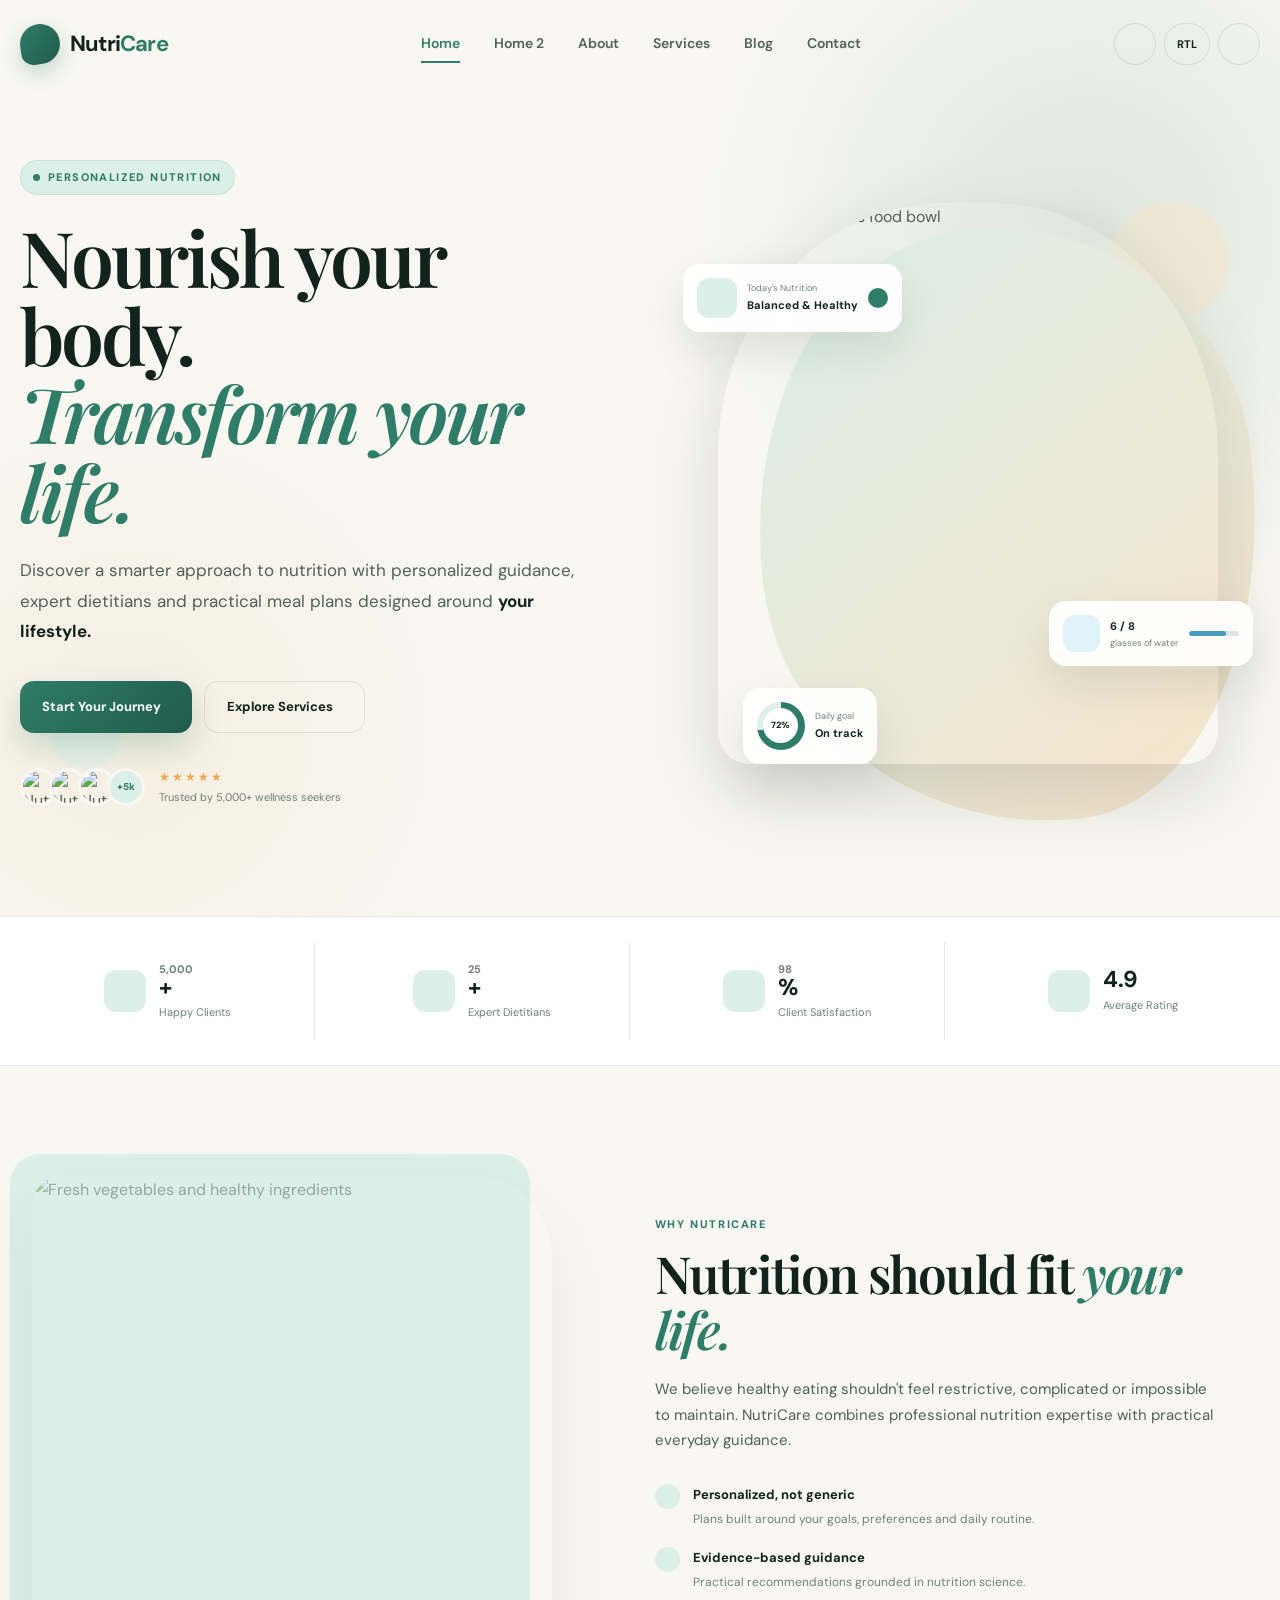
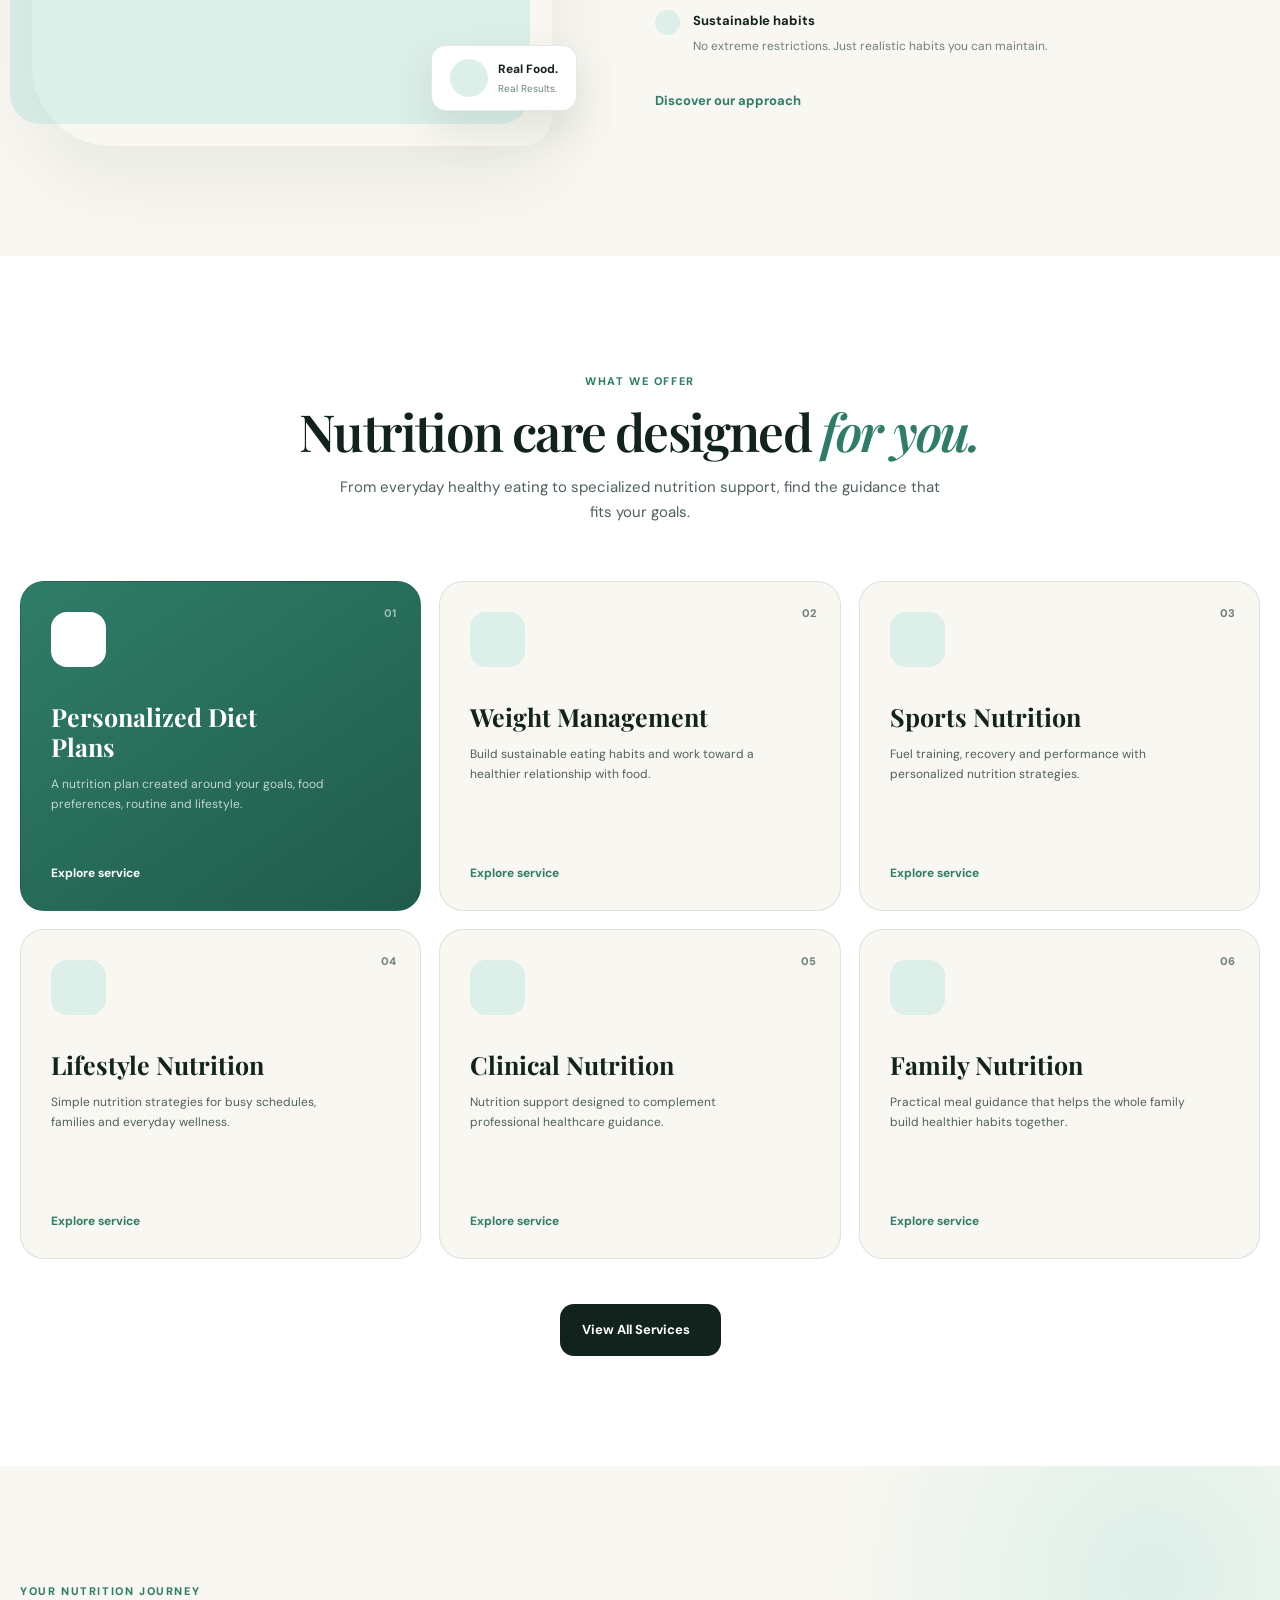
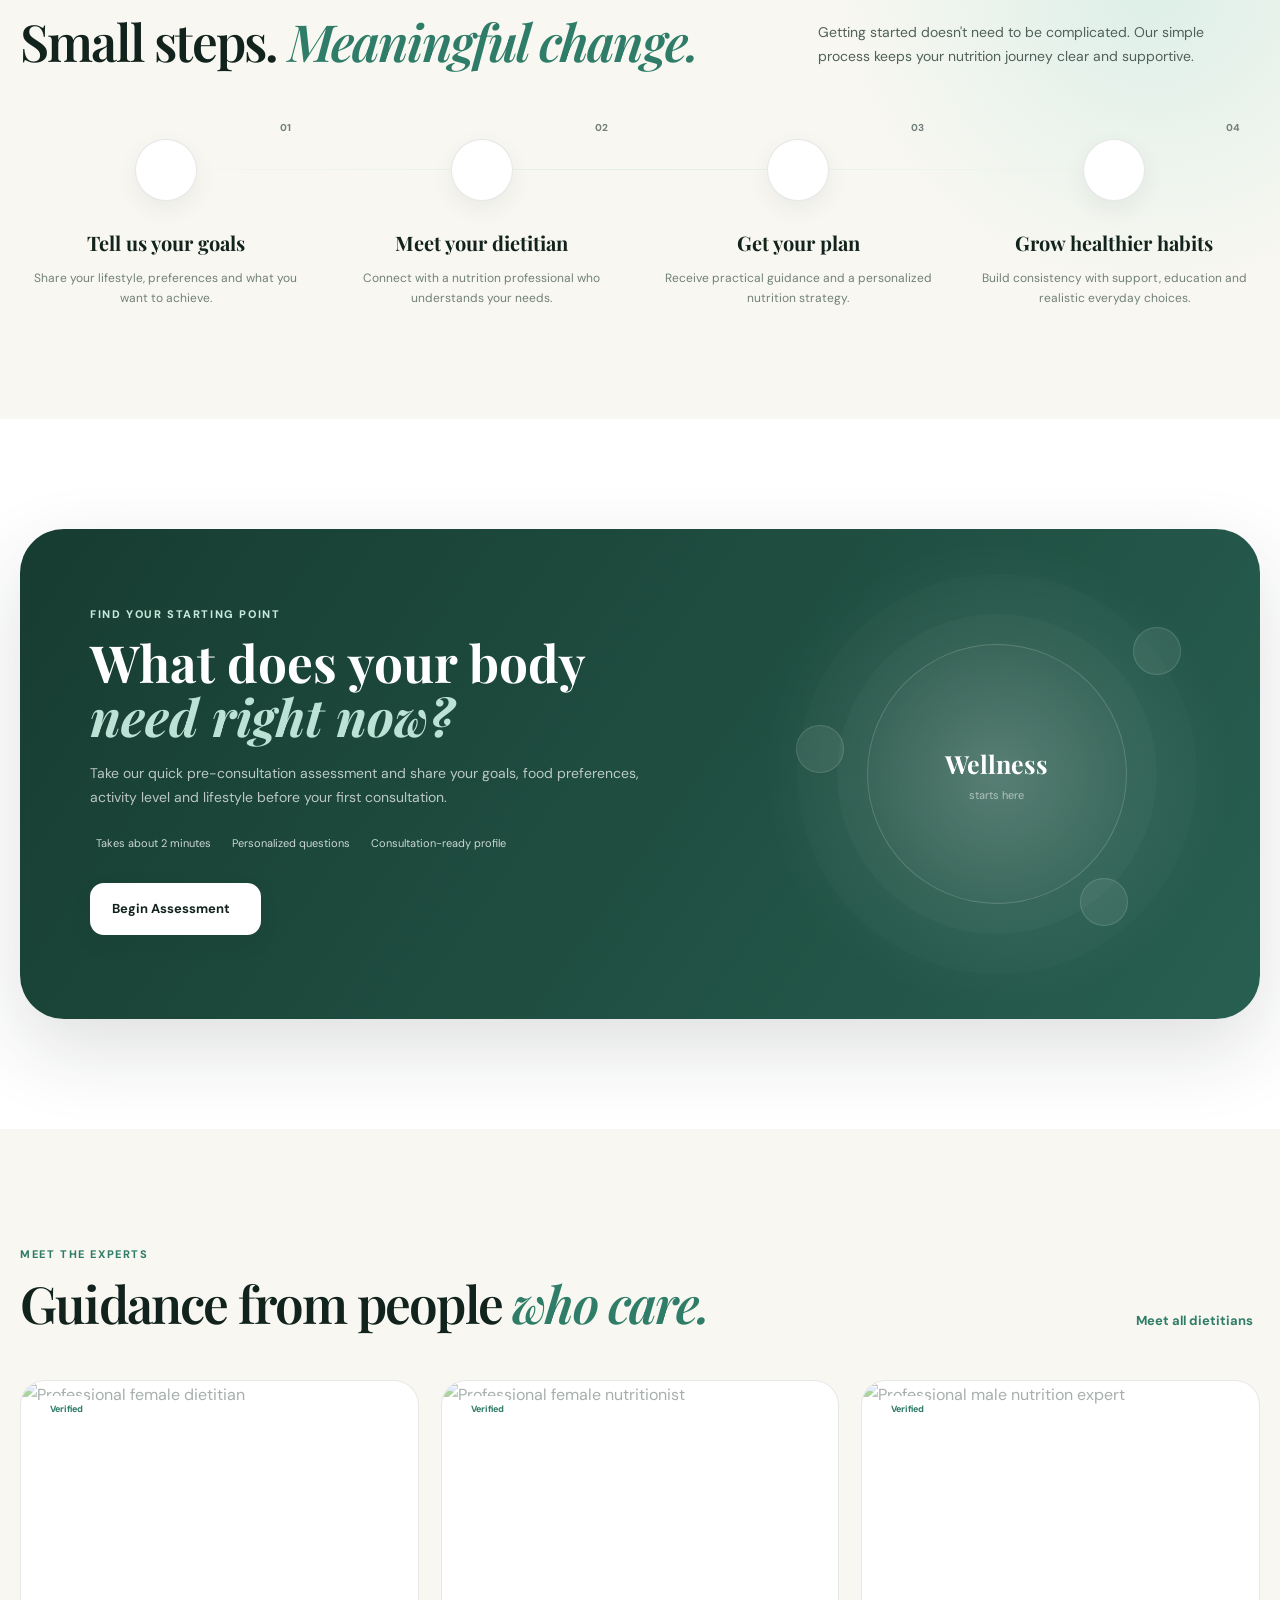
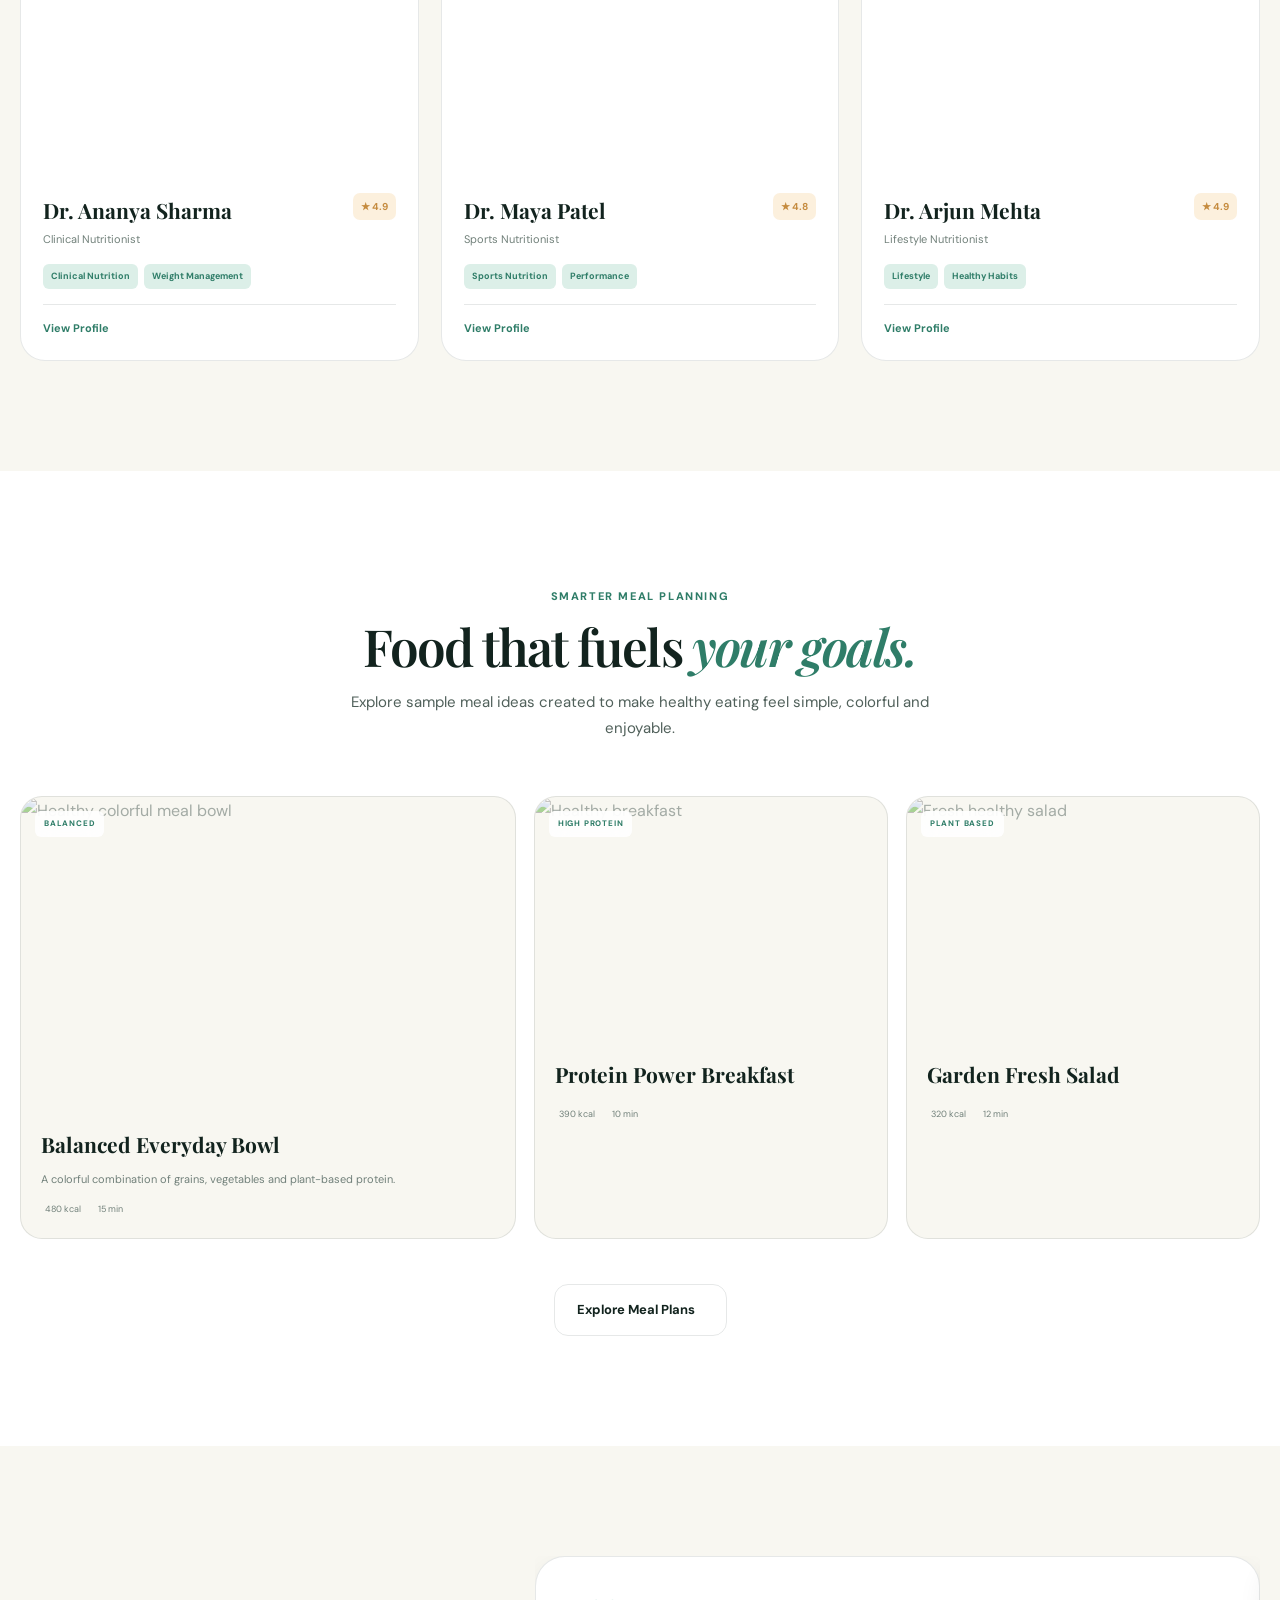
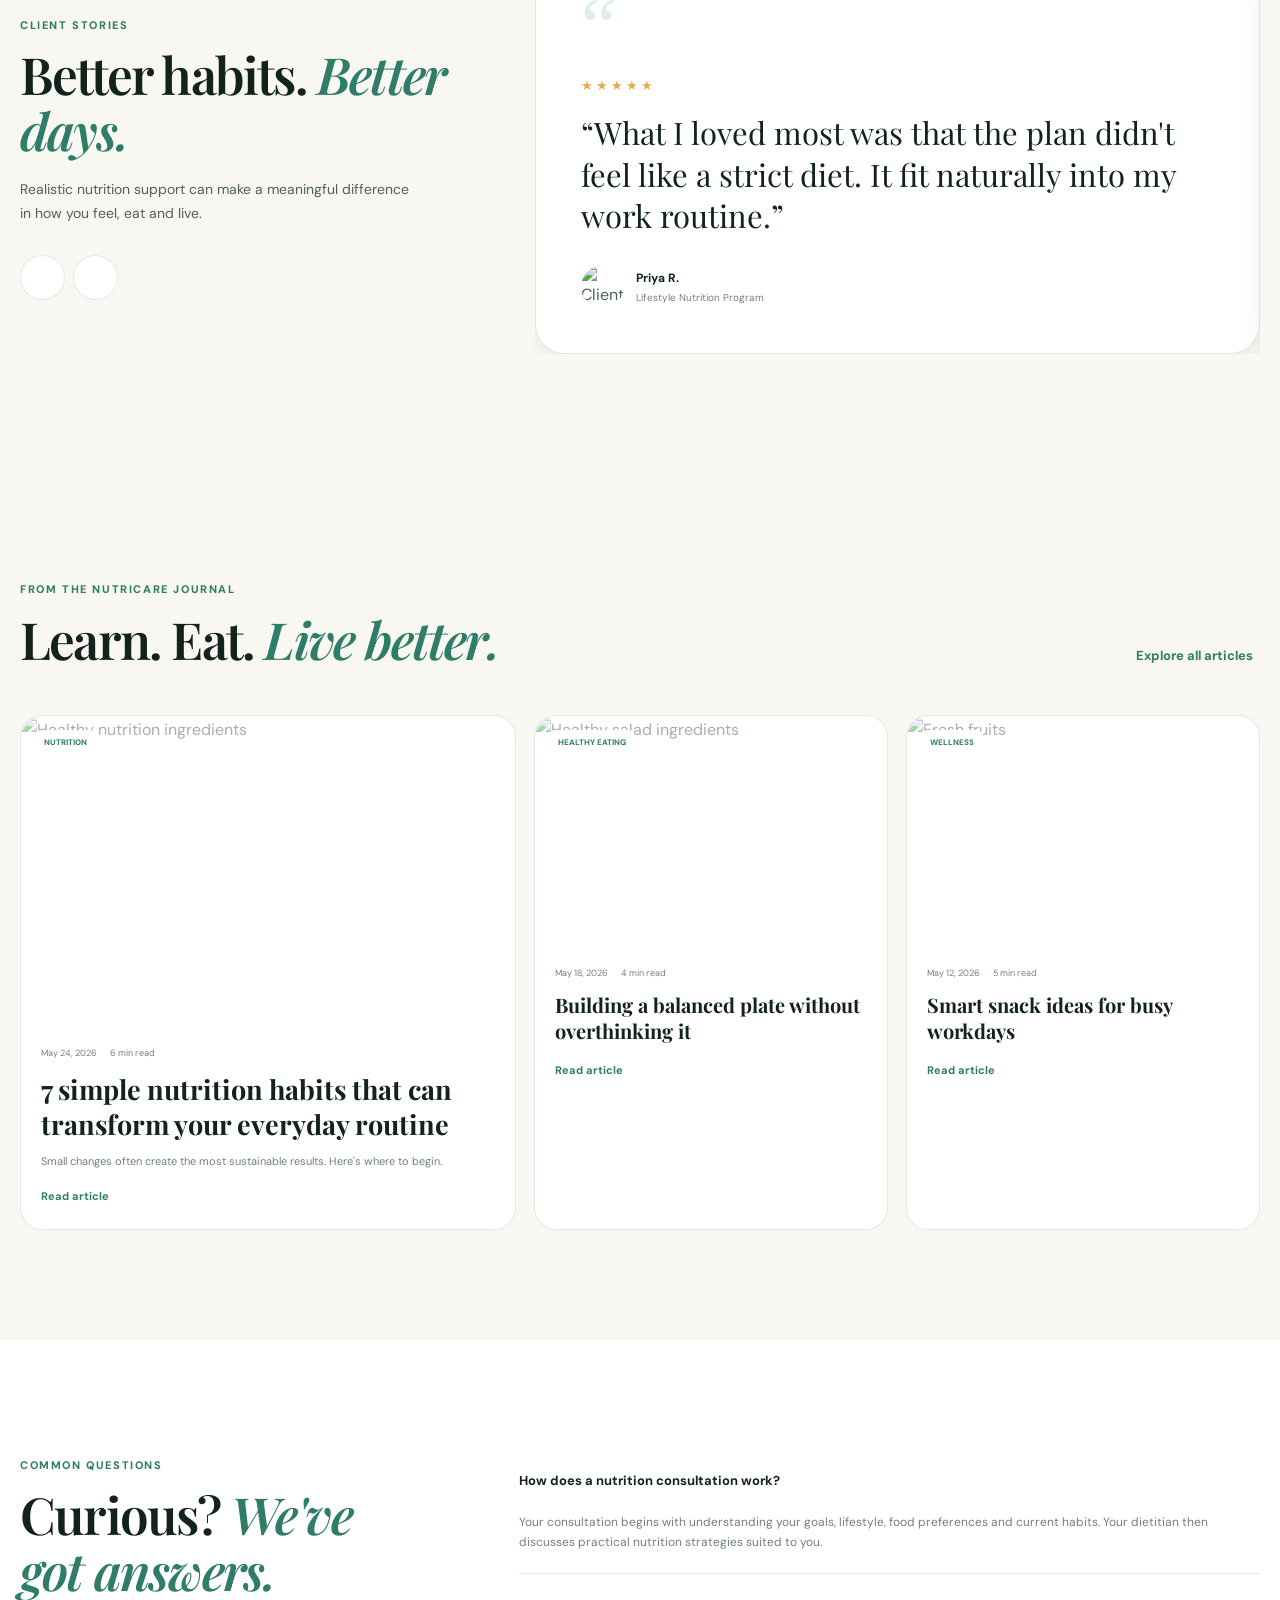
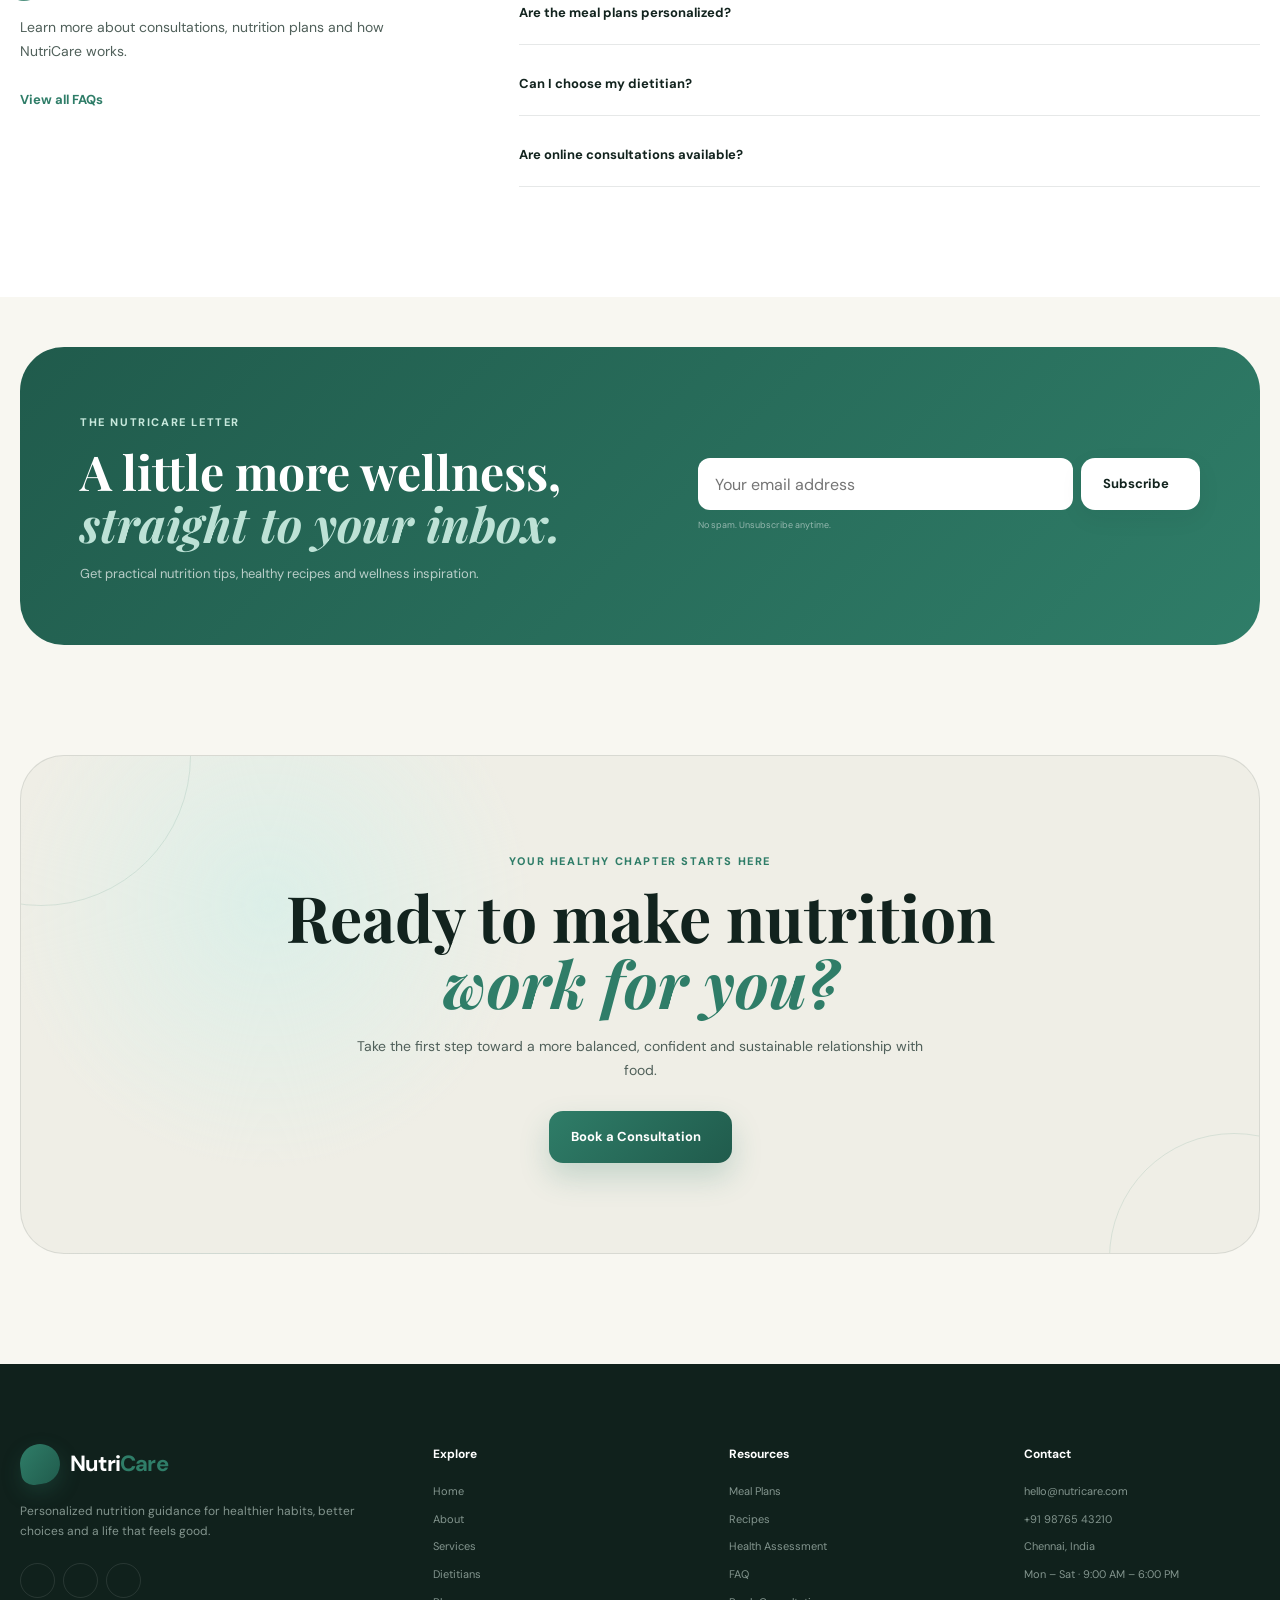
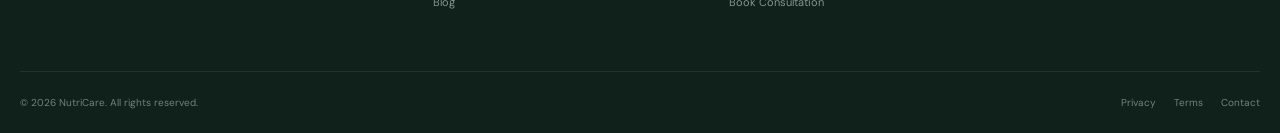
==== index.html @ 92f29897 "initial commit" ====
<!DOCTYPE html>
<html lang="en" dir="ltr">
<head>
    <meta charset="UTF-8">

    <meta
        name="viewport"
        content="width=device-width, initial-scale=1.0"
    >

    <title>NutriCare | Personalized Nutrition for a Healthier You</title>

    <meta
        name="description"
        content="NutriCare helps you build healthier habits with personalized nutrition plans, expert dietitians, meal guidance and wellness programs."
    >

    <meta
        name="keywords"
        content="nutrition, dietitian, healthy eating, meal plans, nutrition consultation, wellness"
    >

    <meta name="author" content="NutriCare">

    <!-- Google Fonts -->
    <link rel="preconnect" href="https://fonts.googleapis.com">
    <link rel="preconnect" href="https://fonts.gstatic.com" crossorigin>

    <link
        href="https://fonts.googleapis.com/css2?family=DM+Sans:wght@400;500;600;700&family=Playfair+Display:wght@500;600;700&display=swap"
        rel="stylesheet"
    >

    <!-- Lucide Icons -->
    <script src="https://unpkg.com/lucide@latest"></script>

    <!-- Main CSS -->
    <link rel="stylesheet" href="/assets/css/style.css">
</head>

<body>

<!-- =========================================================
     SCROLL PROGRESS
========================================================= -->

<div class="scroll-progress" id="scrollProgress"></div>


<!-- =========================================================
     HEADER
========================================================= -->

<header class="site-header" id="siteHeader">

    <div class="container header-inner">

        <!-- Logo -->

        <a href="index.html" class="brand">

            <span class="brand-mark">
                <i data-lucide="leaf"></i>
            </span>

            <span class="brand-name">
                Nutri<span>Care</span>
            </span>

        </a>


        <!-- Desktop Navigation -->

        <nav class="desktop-nav" aria-label="Primary Navigation">

            <a href="index.html" class="nav-link active">
                Home
            </a>

            <a href="pages/home2.html" class="nav-link">
                Home 2
            </a>

            <a href="pages/about.html" class="nav-link">
                About
            </a>

            <a href="pages/services.html" class="nav-link">
                Services
            </a>

            <a href="pages/blog.html" class="nav-link">
                Blog
            </a>

            <a href="pages/contact.html" class="nav-link">
                Contact
            </a>

        </nav>


        <!-- Header Actions -->

        <div class="header-actions">

            <button
                class="icon-btn"
                id="themeToggle"
                aria-label="Toggle theme"
                title="Toggle theme"
            >
                <i data-lucide="moon"></i>
            </button>


            <button
                class="rtl-toggle"
                id="rtlToggle"
                aria-label="Toggle RTL"
            >
                <span class="rtl-label">RTL</span>
                
            </button>


            <!-- Profile -->

            <div class="profile-wrapper">

                <button
                    class="profile-btn"
                    id="profileButton"
                    aria-label="Account menu"
                >
                    <i data-lucide="user-round"></i>
                </button>


                <div
                    class="profile-dropdown"
                    id="profileDropdown"
                >

                    <div class="profile-dropdown-head">

                        <div class="profile-avatar">
                            <i data-lucide="user"></i>
                        </div>

                        <div>
                            <strong>Welcome to NutriCare</strong>
                            <span>Start your wellness journey</span>
                        </div>

                    </div>

                    <a href="pages/login.html">
                        <i data-lucide="log-in"></i>
                        Login
                    </a>

                    <a href="pages/signup.html">
                        <i data-lucide="user-plus"></i>
                        Create Account
                    </a>

                </div>

            </div>


            <!-- Mobile menu -->

            <button
                class="mobile-menu-btn"
                id="mobileMenuBtn"
                aria-label="Open navigation"
                aria-expanded="false"
            >
                <i data-lucide="menu"></i>
            </button>

        </div>

    </div>


    <!-- Mobile Navigation -->

    <div class="mobile-nav" id="mobileNav">

        <a href="index.html">
            Home
        </a>

        <a href="pages/home2.html">
            Home 2
        </a>

        <a href="pages/about.html">
            About
        </a>

        <a href="pages/services.html">
            Services
        </a>

        <a href="pages/blog.html">
            Blog
        </a>

        <a href="pages/contact.html">
            Contact
        </a>

        <div class="mobile-nav-divider"></div>

        <a href="pages/login.html">
            <i data-lucide="log-in"></i>
            Login
        </a>

        <a href="pages/signup.html">
            <i data-lucide="user-plus"></i>
            Sign Up
        </a>

    </div>

</header>



<main>


<!-- =========================================================
     HERO SECTION
========================================================= -->

<section class="hero-section">

    <div class="hero-orb orb-one"></div>
    <div class="hero-orb orb-two"></div>

    <div class="container hero-grid">

        <!-- Hero Content -->

        <div class="hero-content reveal">

            <div class="eyebrow">

                <span class="eyebrow-dot"></span>

                PERSONALIZED NUTRITION

            </div>


            <h1>

                Nourish your body.

                <span>
                    Transform your life.
                </span>

            </h1>


            <p class="hero-description">

                Discover a smarter approach to nutrition with
                personalized guidance, expert dietitians and
                practical meal plans designed around
                <strong>your lifestyle.</strong>

            </p>


            <div class="hero-actions">

                <a
                    href="pages/assessment.html"
                    class="btn btn-primary"
                >
                    Start Your Journey

                    <i data-lucide="arrow-up-right"></i>
                </a>

                <a
                    href="pages/services.html"
                    class="btn btn-outline"
                >
                    Explore Services

                    <i data-lucide="arrow-right"></i>
                </a>

            </div>


            <!-- Trust -->

            <div class="hero-trust">

                <div class="avatar-stack">

                    <img
                        src="https://images.unsplash.com/photo-1494790108377-be9c29b29330?w=100&q=80"
                        alt="NutriCare client"
                    >

                    <img
                        src="https://images.unsplash.com/photo-1500648767791-00dcc994a43e?w=100&q=80"
                        alt="NutriCare client"
                    >

                    <img
                        src="https://images.unsplash.com/photo-1531123897727-8f129e1688ce?w=100&q=80"
                        alt="NutriCare client"
                    >

                    <span class="avatar-more">
                        +5k
                    </span>

                </div>


                <div class="trust-copy">

                    <div class="stars">
                        ★★★★★
                    </div>

                    <span>
                        Trusted by 5,000+ wellness seekers
                    </span>

                </div>

            </div>

        </div>


        <!-- Hero Visual -->

        <div class="hero-visual reveal reveal-delay">

            <div class="hero-image-wrapper">

                <div class="hero-image-bg"></div>

                <img
                    class="hero-main-image"
                    src="https://images.unsplash.com/photo-1498837167922-ddd27525d352?w=1000&q=85"
                    alt="Healthy nutritious food bowl"
                >

                <!-- Floating Nutrition Card -->

                <div class="floating-card nutrition-card">

                    <div class="floating-icon green">
                        <i data-lucide="salad"></i>
                    </div>

                    <div>
                        <span>Today's Nutrition</span>
                        <strong>Balanced & Healthy</strong>
                    </div>

                    <div class="check-circle">
                        <i data-lucide="check"></i>
                    </div>

                </div>


                <!-- Floating Water Card -->

                <div class="floating-card water-card">

                    <div class="water-icon">
                        <i data-lucide="droplets"></i>
                    </div>

                    <div>

                        <strong>6 / 8</strong>

                        <span>
                            glasses of water
                        </span>

                    </div>

                    <div class="mini-progress">
                        <span></span>
                    </div>

                </div>


                <!-- Floating Calories -->

                <div class="floating-card calorie-card">

                    <div class="calorie-ring">

                        <span>
                            72%
                        </span>

                    </div>

                    <div>
                        <span>Daily goal</span>
                        <strong>On track</strong>
                    </div>

                </div>

            </div>

        </div>

    </div>


    <!-- Hero bottom wave -->

    <div class="hero-wave"></div>

</section>



<!-- =========================================================
     STATS
========================================================= -->

<section class="stats-section">

    <div class="container">

        <div class="stats-grid">

            <div class="stat-item reveal">

                <div class="stat-icon">
                    <i data-lucide="users-round"></i>
                </div>

                <div>

                    <strong>
                        <span
                            class="counter"
                            data-target="5000"
                        >
                            0
                        </span>+
                    </strong>

                    <span>Happy Clients</span>

                </div>

            </div>


            <div class="stat-item reveal">

                <div class="stat-icon">
                    <i data-lucide="stethoscope"></i>
                </div>

                <div>

                    <strong>
                        <span
                            class="counter"
                            data-target="25"
                        >
                            0
                        </span>+
                    </strong>

                    <span>Expert Dietitians</span>

                </div>

            </div>


            <div class="stat-item reveal">

                <div class="stat-icon">
                    <i data-lucide="heart-pulse"></i>
                </div>

                <div>

                    <strong>
                        <span
                            class="counter"
                            data-target="98"
                        >
                            0
                        </span>%
                    </strong>

                    <span>Client Satisfaction</span>

                </div>

            </div>


            <div class="stat-item reveal">

                <div class="stat-icon">
                    <i data-lucide="star"></i>
                </div>

                <div>

                    <strong>
                        4.9
                    </strong>

                    <span>Average Rating</span>

                </div>

            </div>

        </div>

    </div>

</section>



<!-- =========================================================
     INTRO / WHY NUTRICARE
========================================================= -->

<section class="intro-section section">

    <div class="container intro-grid">

        <div class="intro-image reveal">

            <div class="image-frame">

                <img
                    src="https://images.unsplash.com/photo-1543362906-acfc16c67564?w=900&q=85"
                    alt="Fresh vegetables and healthy ingredients"
                    loading="lazy"
                >

                <div class="image-badge">

                    <span>
                        <i data-lucide="leaf"></i>
                    </span>

                    <div>
                        <strong>Real Food.</strong>
                        <small>Real Results.</small>
                    </div>

                </div>

            </div>

        </div>


        <div class="intro-content reveal">

            <span class="section-label">
                WHY NUTRICARE
            </span>

            <h2>
                Nutrition should fit
                <em>your life.</em>
            </h2>

            <p>
                We believe healthy eating shouldn't feel restrictive,
                complicated or impossible to maintain. NutriCare
                combines professional nutrition expertise with
                practical everyday guidance.
            </p>


            <div class="feature-list">

                <div class="feature-item">

                    <div class="feature-check">
                        <i data-lucide="check"></i>
                    </div>

                    <div>
                        <strong>Personalized, not generic</strong>
                        <span>
                            Plans built around your goals, preferences
                            and daily routine.
                        </span>
                    </div>

                </div>


                <div class="feature-item">

                    <div class="feature-check">
                        <i data-lucide="check"></i>
                    </div>

                    <div>
                        <strong>Evidence-based guidance</strong>
                        <span>
                            Practical recommendations grounded in
                            nutrition science.
                        </span>
                    </div>

                </div>


                <div class="feature-item">

                    <div class="feature-check">
                        <i data-lucide="check"></i>
                    </div>

                    <div>
                        <strong>Sustainable habits</strong>
                        <span>
                            No extreme restrictions. Just realistic
                            habits you can maintain.
                        </span>
                    </div>

                </div>

            </div>


            <a
                href="pages/about.html"
                class="text-link"
            >
                Discover our approach

                <i data-lucide="arrow-up-right"></i>
            </a>

        </div>

    </div>

</section>



<!-- =========================================================
     SERVICES
========================================================= -->

<section class="services-section section">

    <div class="container">

        <div class="section-heading centered reveal">

            <span class="section-label">
                WHAT WE OFFER
            </span>

            <h2>
                Nutrition care designed
                <em>for you.</em>
            </h2>

            <p>
                From everyday healthy eating to specialized nutrition
                support, find the guidance that fits your goals.
            </p>

        </div>


        <div class="services-grid">


            <article class="service-card featured reveal">

                <div class="service-number">
                    01
                </div>

                <div class="service-icon">
                    <i data-lucide="clipboard-heart"></i>
                </div>

                <h3>
                    Personalized Diet Plans
                </h3>

                <p>
                    A nutrition plan created around your goals,
                    food preferences, routine and lifestyle.
                </p>

                <a href="pages/service-details.html">
                    Explore service
                    <i data-lucide="arrow-up-right"></i>
                </a>

                <div class="service-shape"></div>

            </article>


            <article class="service-card reveal">

                <div class="service-number">
                    02
                </div>

                <div class="service-icon">
                    <i data-lucide="scale"></i>
                </div>

                <h3>
                    Weight Management
                </h3>

                <p>
                    Build sustainable eating habits and work toward
                    a healthier relationship with food.
                </p>

                <a href="pages/service-details.html">
                    Explore service
                    <i data-lucide="arrow-up-right"></i>
                </a>

            </article>


            <article class="service-card reveal">

                <div class="service-number">
                    03
                </div>

                <div class="service-icon">
                    <i data-lucide="dumbbell"></i>
                </div>

                <h3>
                    Sports Nutrition
                </h3>

                <p>
                    Fuel training, recovery and performance with
                    personalized nutrition strategies.
                </p>

                <a href="pages/service-details.html">
                    Explore service
                    <i data-lucide="arrow-up-right"></i>
                </a>

            </article>


            <article class="service-card reveal">

                <div class="service-number">
                    04
                </div>

                <div class="service-icon">
                    <i data-lucide="apple"></i>
                </div>

                <h3>
                    Lifestyle Nutrition
                </h3>

                <p>
                    Simple nutrition strategies for busy schedules,
                    families and everyday wellness.
                </p>

                <a href="pages/service-details.html">
                    Explore service
                    <i data-lucide="arrow-up-right"></i>
                </a>

            </article>


            <article class="service-card reveal">

                <div class="service-number">
                    05
                </div>

                <div class="service-icon">
                    <i data-lucide="activity"></i>
                </div>

                <h3>
                    Clinical Nutrition
                </h3>

                <p>
                    Nutrition support designed to complement
                    professional healthcare guidance.
                </p>

                <a href="pages/service-details.html">
                    Explore service
                    <i data-lucide="arrow-up-right"></i>
                </a>

            </article>


            <article class="service-card reveal">

                <div class="service-number">
                    06
                </div>

                <div class="service-icon">
                    <i data-lucide="users"></i>
                </div>

                <h3>
                    Family Nutrition
                </h3>

                <p>
                    Practical meal guidance that helps the whole
                    family build healthier habits together.
                </p>

                <a href="pages/service-details.html">
                    Explore service
                    <i data-lucide="arrow-up-right"></i>
                </a>

            </article>

        </div>


        <div class="center-action reveal">

            <a
                href="pages/services.html"
                class="btn btn-dark"
            >
                View All Services
                <i data-lucide="arrow-right"></i>
            </a>

        </div>

    </div>

</section>



<!-- =========================================================
     JOURNEY SECTION
========================================================= -->

<section class="journey-section section">

    <div class="container">

        <div class="journey-heading reveal">

            <div>

                <span class="section-label">
                    YOUR NUTRITION JOURNEY
                </span>

                <h2>
                    Small steps.
                    <em>Meaningful change.</em>
                </h2>

            </div>

            <p>
                Getting started doesn't need to be complicated.
                Our simple process keeps your nutrition journey
                clear and supportive.
            </p>

        </div>


        <div class="journey-line">


            <div class="journey-step reveal">

                <span class="step-number">
                    01
                </span>

                <div class="step-icon">
                    <i data-lucide="message-circle-heart"></i>
                </div>

                <h3>
                    Tell us your goals
                </h3>

                <p>
                    Share your lifestyle, preferences and what
                    you want to achieve.
                </p>

            </div>


            <div class="journey-step reveal">

                <span class="step-number">
                    02
                </span>

                <div class="step-icon">
                    <i data-lucide="user-round-search"></i>
                </div>

                <h3>
                    Meet your dietitian
                </h3>

                <p>
                    Connect with a nutrition professional who
                    understands your needs.
                </p>

            </div>


            <div class="journey-step reveal">

                <span class="step-number">
                    03
                </span>

                <div class="step-icon">
                    <i data-lucide="notebook-pen"></i>
                </div>

                <h3>
                    Get your plan
                </h3>

                <p>
                    Receive practical guidance and a personalized
                    nutrition strategy.
                </p>

            </div>


            <div class="journey-step reveal">

                <span class="step-number">
                    04
                </span>

                <div class="step-icon">
                    <i data-lucide="sprout"></i>
                </div>

                <h3>
                    Grow healthier habits
                </h3>

                <p>
                    Build consistency with support, education and
                    realistic everyday choices.
                </p>

            </div>

        </div>

    </div>

</section>



<!-- =========================================================
     HEALTH ASSESSMENT CTA
========================================================= -->

<section class="assessment-section section">

    <div class="container">

        <div class="assessment-card reveal">

            <div class="assessment-content">

                <span class="section-label light">
                    FIND YOUR STARTING POINT
                </span>

                <h2>
                    What does your body
                    <em>need right now?</em>
                </h2>

                <p>
                    Take our quick pre-consultation assessment and
                    share your goals, food preferences, activity level
                    and lifestyle before your first consultation.
                </p>


                <div class="assessment-points">

                    <span>
                        <i data-lucide="check"></i>
                        Takes about 2 minutes
                    </span>

                    <span>
                        <i data-lucide="check"></i>
                        Personalized questions
                    </span>

                    <span>
                        <i data-lucide="check"></i>
                        Consultation-ready profile
                    </span>

                </div>


                <a
                    href="pages/assessment.html"
                    class="btn btn-light"
                >
                    Begin Assessment
                    <i data-lucide="arrow-up-right"></i>
                </a>

            </div>


            <div class="assessment-visual">

                <div class="assessment-circle circle-main">

                    <i data-lucide="heart-pulse"></i>

                    <strong>
                        Wellness
                    </strong>

                    <span>
                        starts here
                    </span>

                </div>

                <div class="assessment-mini mini-one">
                    <i data-lucide="apple"></i>
                </div>

                <div class="assessment-mini mini-two">
                    <i data-lucide="droplets"></i>
                </div>

                <div class="assessment-mini mini-three">
                    <i data-lucide="moon"></i>
                </div>

            </div>

        </div>

    </div>

</section>



<!-- =========================================================
     DIETITIANS
========================================================= -->

<section class="dietitians-section section">

    <div class="container">

        <div class="section-heading split-heading reveal">

            <div>

                <span class="section-label">
                    MEET THE EXPERTS
                </span>

                <h2>
                    Guidance from people
                    <em>who care.</em>
                </h2>

            </div>

            <a
                href="pages/dietitians.html"
                class="text-link"
            >
                Meet all dietitians
                <i data-lucide="arrow-up-right"></i>
            </a>

        </div>


        <div class="dietitian-grid">


            <article class="dietitian-card reveal">

                <div class="dietitian-image">

                    <img
                        src="https://images.unsplash.com/photo-1559839734-2b71ea197ec2?w=700&q=85"
                        alt="Professional female dietitian"
                        loading="lazy"
                    >

                    <span class="verified">
                        <i data-lucide="badge-check"></i>
                        Verified
                    </span>

                </div>

                <div class="dietitian-content">

                    <div class="dietitian-top">

                        <div>

                            <h3>
                                Dr. Ananya Sharma
                            </h3>

                            <span>
                                Clinical Nutritionist
                            </span>

                        </div>

                        <div class="rating">
                            ★ 4.9
                        </div>

                    </div>

                    <div class="tag-row">

                        <span>Clinical Nutrition</span>
                        <span>Weight Management</span>

                    </div>

                    <a href="pages/dietitian-details.html">
                        View Profile
                        <i data-lucide="arrow-right"></i>
                    </a>

                </div>

            </article>


            <article class="dietitian-card reveal">

                <div class="dietitian-image">

                    <img
                        src="https://images.unsplash.com/photo-1594824476967-48c8b964273f?w=700&q=85"
                        alt="Professional female nutritionist"
                        loading="lazy"
                    >

                    <span class="verified">
                        <i data-lucide="badge-check"></i>
                        Verified
                    </span>

                </div>

                <div class="dietitian-content">

                    <div class="dietitian-top">

                        <div>

                            <h3>
                                Dr. Maya Patel
                            </h3>

                            <span>
                                Sports Nutritionist
                            </span>

                        </div>

                        <div class="rating">
                            ★ 4.8
                        </div>

                    </div>

                    <div class="tag-row">

                        <span>Sports Nutrition</span>
                        <span>Performance</span>

                    </div>

                    <a href="pages/dietitian-details.html">
                        View Profile
                        <i data-lucide="arrow-right"></i>
                    </a>

                </div>

            </article>


            <article class="dietitian-card reveal">

                <div class="dietitian-image">

                    <img
                        src="https://images.unsplash.com/photo-1612349317150-e413f6a5b16d?w=700&q=85"
                        alt="Professional male nutrition expert"
                        loading="lazy"
                    >

                    <span class="verified">
                        <i data-lucide="badge-check"></i>
                        Verified
                    </span>

                </div>

                <div class="dietitian-content">

                    <div class="dietitian-top">

                        <div>

                            <h3>
                                Dr. Arjun Mehta
                            </h3>

                            <span>
                                Lifestyle Nutritionist
                            </span>

                        </div>

                        <div class="rating">
                            ★ 4.9
                        </div>

                    </div>

                    <div class="tag-row">

                        <span>Lifestyle</span>
                        <span>Healthy Habits</span>

                    </div>

                    <a href="pages/dietitian-details.html">
                        View Profile
                        <i data-lucide="arrow-right"></i>
                    </a>

                </div>

            </article>

        </div>

    </div>

</section>



<!-- =========================================================
     MEAL PLANS
========================================================= -->

<section class="meal-section section">

    <div class="container">

        <div class="section-heading centered reveal">

            <span class="section-label">
                SMARTER MEAL PLANNING
            </span>

            <h2>
                Food that fuels
                <em>your goals.</em>
            </h2>

            <p>
                Explore sample meal ideas created to make healthy
                eating feel simple, colorful and enjoyable.
            </p>

        </div>


        <div class="meal-grid">


            <article class="meal-card large reveal">

                <div class="meal-image">

                    <img
                        src="https://images.unsplash.com/photo-1547592180-85f173990554?w=900&q=85"
                        alt="Healthy colorful meal bowl"
                        loading="lazy"
                    >

                    <span class="meal-category">
                        BALANCED
                    </span>

                </div>

                <div class="meal-content">

                    <div>

                        <h3>
                            Balanced Everyday Bowl
                        </h3>

                        <p>
                            A colorful combination of grains,
                            vegetables and plant-based protein.
                        </p>

                    </div>

                    <div class="meal-meta">

                        <span>
                            <i data-lucide="flame"></i>
                            480 kcal
                        </span>

                        <span>
                            <i data-lucide="clock-3"></i>
                            15 min
                        </span>

                    </div>

                </div>

            </article>


            <article class="meal-card reveal">

                <div class="meal-image">

                    <img
                        src="https://images.unsplash.com/photo-1490645935967-10de6ba17061?w=700&q=85"
                        alt="Healthy breakfast"
                        loading="lazy"
                    >

                    <span class="meal-category">
                        HIGH PROTEIN
                    </span>

                </div>

                <div class="meal-content">

                    <h3>
                        Protein Power Breakfast
                    </h3>

                    <div class="meal-meta">

                        <span>
                            <i data-lucide="flame"></i>
                            390 kcal
                        </span>

                        <span>
                            <i data-lucide="clock-3"></i>
                            10 min
                        </span>

                    </div>

                </div>

            </article>


            <article class="meal-card reveal">

                <div class="meal-image">

                    <img
                        src="https://images.unsplash.com/photo-1512621776951-a57141f2eefd?w=700&q=85"
                        alt="Fresh healthy salad"
                        loading="lazy"
                    >

                    <span class="meal-category">
                        PLANT BASED
                    </span>

                </div>

                <div class="meal-content">

                    <h3>
                        Garden Fresh Salad
                    </h3>

                    <div class="meal-meta">

                        <span>
                            <i data-lucide="flame"></i>
                            320 kcal
                        </span>

                        <span>
                            <i data-lucide="clock-3"></i>
                            12 min
                        </span>

                    </div>

                </div>

            </article>

        </div>


        <div class="center-action reveal">

            <a
                href="pages/meal-plans.html"
                class="btn btn-outline-dark"
            >
                Explore Meal Plans
                <i data-lucide="arrow-right"></i>
            </a>

        </div>

    </div>

</section>



<!-- =========================================================
     TESTIMONIALS
========================================================= -->

<section class="testimonial-section section">

    <div class="container">

        <div class="testimonial-layout">

            <div class="testimonial-intro reveal">

                <span class="section-label">
                    CLIENT STORIES
                </span>

                <h2>
                    Better habits.
                    <em>Better days.</em>
                </h2>

                <p>
                    Realistic nutrition support can make a meaningful
                    difference in how you feel, eat and live.
                </p>

                <div class="testimonial-arrows">

                    <button
                        class="slider-btn"
                        id="testimonialPrev"
                        aria-label="Previous testimonial"
                    >
                        <i data-lucide="arrow-left"></i>
                    </button>

                    <button
                        class="slider-btn"
                        id="testimonialNext"
                        aria-label="Next testimonial"
                    >
                        <i data-lucide="arrow-right"></i>
                    </button>

                </div>

            </div>


            <div class="testimonial-slider reveal">

                <div class="testimonial-track" id="testimonialTrack">

                    <article class="testimonial-card">

                        <div class="quote-mark">
                            “
                        </div>

                        <div class="testimonial-stars">
                            ★★★★★
                        </div>

                        <blockquote>
                            “What I loved most was that the plan
                            didn't feel like a strict diet. It fit
                            naturally into my work routine.”
                        </blockquote>

                        <div class="testimonial-user">

                            <img
                                src="https://images.unsplash.com/photo-1494790108377-be9c29b29330?w=100&q=80"
                                alt="Client testimonial"
                            >

                            <div>
                                <strong>
                                    Priya R.
                                </strong>

                                <span>
                                    Lifestyle Nutrition Program
                                </span>
                            </div>

                        </div>

                    </article>


                    <article class="testimonial-card">

                        <div class="quote-mark">
                            “
                        </div>

                        <div class="testimonial-stars">
                            ★★★★★
                        </div>

                        <blockquote>
                            “The guidance was simple, practical and
                            easy to understand. I finally stopped
                            feeling overwhelmed about food.”
                        </blockquote>

                        <div class="testimonial-user">

                            <img
                                src="https://images.unsplash.com/photo-1500648767791-00dcc994a43e?w=100&q=80"
                                alt="Client testimonial"
                            >

                            <div>
                                <strong>
                                    Rahul M.
                                </strong>

                                <span>
                                    Personalized Nutrition
                                </span>
                            </div>

                        </div>

                    </article>

                </div>

            </div>

        </div>

    </div>

</section>



<!-- =========================================================
     BLOG
========================================================= -->

<section class="blog-section section">

    <div class="container">

        <div class="section-heading split-heading reveal">

            <div>

                <span class="section-label">
                    FROM THE NUTRICARE JOURNAL
                </span>

                <h2>
                    Learn. Eat.
                    <em>Live better.</em>
                </h2>

            </div>

            <a
                href="pages/blog.html"
                class="text-link"
            >
                Explore all articles
                <i data-lucide="arrow-up-right"></i>
            </a>

        </div>


        <div class="blog-grid">


            <article class="blog-card featured reveal">

                <div class="blog-image">

                    <img
                        src="https://images.unsplash.com/photo-1498837167922-ddd27525d352?w=900&q=85"
                        alt="Healthy nutrition ingredients"
                        loading="lazy"
                    >

                    <span class="blog-category">
                        NUTRITION
                    </span>

                </div>

                <div class="blog-content">

                    <div class="blog-meta">
                        <span>May 24, 2026</span>
                        <span>6 min read</span>
                    </div>

                    <h3>
                        7 simple nutrition habits that can
                        transform your everyday routine
                    </h3>

                    <p>
                        Small changes often create the most
                        sustainable results. Here's where to begin.
                    </p>

                    <a href="pages/blog-details.html">
                        Read article
                        <i data-lucide="arrow-up-right"></i>
                    </a>

                </div>

            </article>


            <article class="blog-card reveal">

                <div class="blog-image">

                    <img
                        src="https://images.unsplash.com/photo-1512621776951-a57141f2eefd?w=700&q=85"
                        alt="Healthy salad ingredients"
                        loading="lazy"
                    >

                    <span class="blog-category">
                        HEALTHY EATING
                    </span>

                </div>

                <div class="blog-content">

                    <div class="blog-meta">
                        <span>May 18, 2026</span>
                        <span>4 min read</span>
                    </div>

                    <h3>
                        Building a balanced plate without
                        overthinking it
                    </h3>

                    <a href="pages/blog-details.html">
                        Read article
                        <i data-lucide="arrow-up-right"></i>
                    </a>

                </div>

            </article>


            <article class="blog-card reveal">

                <div class="blog-image">

                    <img
                        src="https://images.unsplash.com/photo-1490474418585-ba9bad8fd0ea?w=700&q=85"
                        alt="Fresh fruits"
                        loading="lazy"
                    >

                    <span class="blog-category">
                        WELLNESS
                    </span>

                </div>

                <div class="blog-content">

                    <div class="blog-meta">
                        <span>May 12, 2026</span>
                        <span>5 min read</span>
                    </div>

                    <h3>
                        Smart snack ideas for busy workdays
                    </h3>

                    <a href="pages/blog-details.html">
                        Read article
                        <i data-lucide="arrow-up-right"></i>
                    </a>

                </div>

            </article>

        </div>

    </div>

</section>



<!-- =========================================================
     FAQ MINI SECTION
========================================================= -->

<section class="faq-section section">

    <div class="container faq-layout">

        <div class="faq-intro reveal">

            <span class="section-label">
                COMMON QUESTIONS
            </span>

            <h2>
                Curious?
                <em>We've got answers.</em>
            </h2>

            <p>
                Learn more about consultations, nutrition plans
                and how NutriCare works.
            </p>

            <a
                href="pages/faq.html"
                class="text-link"
            >
                View all FAQs
                <i data-lucide="arrow-up-right"></i>
            </a>

        </div>


        <div class="faq-list reveal">


            <div class="faq-item active">

                <button class="faq-question">

                    <span>
                        How does a nutrition consultation work?
                    </span>

                    <i data-lucide="plus"></i>

                </button>

                <div class="faq-answer">

                    <p>
                        Your consultation begins with understanding
                        your goals, lifestyle, food preferences and
                        current habits. Your dietitian then discusses
                        practical nutrition strategies suited to you.
                    </p>

                </div>

            </div>


            <div class="faq-item">

                <button class="faq-question">

                    <span>
                        Are the meal plans personalized?
                    </span>

                    <i data-lucide="plus"></i>

                </button>

                <div class="faq-answer">

                    <p>
                        Yes. Sample plans are available for inspiration,
                        while personalized plans can be developed
                        according to individual needs and preferences.
                    </p>

                </div>

            </div>


            <div class="faq-item">

                <button class="faq-question">

                    <span>
                        Can I choose my dietitian?
                    </span>

                    <i data-lucide="plus"></i>

                </button>

                <div class="faq-answer">

                    <p>
                        Yes. You can explore available dietitian
                        profiles and select a professional based on
                        their areas of nutrition expertise.
                    </p>

                </div>

            </div>


            <div class="faq-item">

                <button class="faq-question">

                    <span>
                        Are online consultations available?
                    </span>

                    <i data-lucide="plus"></i>

                </button>

                <div class="faq-answer">

                    <p>
                        Online consultation options can be offered
                        through the booking workflow, depending on
                        the selected program and provider.
                    </p>

                </div>

            </div>

        </div>

    </div>

</section>



<!-- =========================================================
     NEWSLETTER
========================================================= -->

<section class="newsletter-section">

    <div class="container">

        <div class="newsletter-card reveal">

            <div class="newsletter-content">

                <span class="section-label light">
                    THE NUTRICARE LETTER
                </span>

                <h2>
                    A little more wellness,
                    <em>straight to your inbox.</em>
                </h2>

                <p>
                    Get practical nutrition tips, healthy recipes
                    and wellness inspiration.
                </p>

            </div>


            <form
                class="newsletter-form"
                id="newsletterForm"
            >

                <label class="sr-only" for="newsletterEmail">
                    Email address
                </label>

                <input
                    type="email"
                    id="newsletterEmail"
                    placeholder="Your email address"
                    required
                >

                <button
                    type="submit"
                    class="btn btn-light"
                >
                    Subscribe
                    <i data-lucide="arrow-right"></i>
                </button>

                <small>
                    No spam. Unsubscribe anytime.
                </small>

            </form>

        </div>

    </div>

</section>



<!-- =========================================================
     FINAL CTA
========================================================= -->

<section class="final-cta section">

    <div class="container">

        <div class="cta-card reveal">

            <div class="cta-decoration decoration-one"></div>
            <div class="cta-decoration decoration-two"></div>

            <div class="cta-content">

                <span class="section-label">
                    YOUR HEALTHY CHAPTER STARTS HERE
                </span>

                <h2>
                    Ready to make nutrition
                    <em>work for you?</em>
                </h2>

                <p>
                    Take the first step toward a more balanced,
                    confident and sustainable relationship with food.
                </p>

                <a
                    href="pages/booking.html"
                    class="btn btn-primary"
                >
                    Book a Consultation
                    <i data-lucide="arrow-up-right"></i>
                </a>

            </div>

        </div>

    </div>

</section>

</main>



<!-- =========================================================
     FOOTER
========================================================= -->

<footer class="site-footer">

    <div class="container">

        <div class="footer-main">


            <div class="footer-brand">

                <a href="index.html" class="brand footer-logo">

                    <span class="brand-mark">
                        <i data-lucide="leaf"></i>
                    </span>

                    <span class="brand-name">
                        Nutri<span>Care</span>
                    </span>

                </a>

                <p>
                    Personalized nutrition guidance for healthier
                    habits, better choices and a life that feels good.
                </p>


                <div class="social-links">

                    <a href="#" aria-label="Instagram">
                        <i data-lucide="instagram"></i>
                    </a>

                    <a href="#" aria-label="Facebook">
                        <i data-lucide="facebook"></i>
                    </a>

                    <a href="#" aria-label="LinkedIn">
                        <i data-lucide="linkedin"></i>
                    </a>

                </div>

            </div>


            <div class="footer-column">

                <h4>
                    Explore
                </h4>

                <a href="index.html">Home</a>
                <a href="pages/about.html">About</a>
                <a href="pages/services.html">Services</a>
                <a href="pages/dietitians.html">Dietitians</a>
                <a href="pages/blog.html">Blog</a>

            </div>


            <div class="footer-column">

                <h4>
                    Resources
                </h4>

                <a href="pages/meal-plans.html">Meal Plans</a>
                <a href="pages/recipes.html">Recipes</a>
                <a href="pages/assessment.html">Health Assessment</a>
                <a href="pages/faq.html">FAQ</a>
                <a href="pages/booking.html">Book Consultation</a>

            </div>


            <div class="footer-column">

                <h4>
                    Contact
                </h4>

                <a href="mailto:hello@nutricare.com">
                    hello@nutricare.com
                </a>

                <a href="tel:+919876543210">
                    +91 98765 43210
                </a>

                <span>
                    Chennai, India
                </span>

                <span>
                    Mon – Sat · 9:00 AM – 6:00 PM
                </span>

            </div>

        </div>


        <div class="footer-bottom">

            <span>
                © 2026 NutriCare. All rights reserved.
            </span>

            <div>

                <a href="pages/privacy-policy.html">
                    Privacy
                </a>

                <a href="pages/terms.html">
                    Terms
                </a>

                <a href="pages/contact.html">
                    Contact
                </a>

            </div>

        </div>

    </div>

</footer>



<!-- Back To Top -->

<button
    class="back-to-top"
    id="backToTop"
    aria-label="Back to top"
>
    <i data-lucide="arrow-up"></i>
</button>


<!-- Toast -->

<div
    class="toast"
    id="toast"
    role="status"
    aria-live="polite"
>
    <i data-lucide="check-circle"></i>
    <span id="toastMessage">
        Success
    </span>
</div>


<script src="/assets/js/main.js"></script>

</body>
</html>
---- assets/css/style.css ----
/* =========================================================
   NUTRICARE
   MAIN STYLESHEET
========================================================= */


/* =========================================================
   01. ROOT
========================================================= */

:root {

    --primary: #2f7d68;
    --primary-dark: #205b4c;
    --primary-light: #dcefe8;

    --accent: #e8ad67;
    --accent-soft: #f7e4ca;

    --cream: #f8f7f1;
    --cream-dark: #efeee6;

    --white: #ffffff;

    --dark: #12231e;
    --dark-soft: #1d302a;

    --text: #50605a;
    --text-light: #71807a;

    --border: rgba(18, 35, 30, 0.10);

    --shadow-sm:
        0 8px 25px rgba(18, 35, 30, 0.06);

    --shadow-md:
        0 18px 45px rgba(18, 35, 30, 0.10);

    --shadow-lg:
        0 30px 80px rgba(18, 35, 30, 0.14);

    --radius-sm: 12px;
    --radius-md: 20px;
    --radius-lg: 32px;
    --radius-xl: 44px;

    --container: 1240px;

    --font-body:
        "DM Sans",
        sans-serif;

    --font-display:
        "Playfair Display",
        serif;

    --transition:
        280ms cubic-bezier(.2,.8,.2,1);
}


/* =========================================================
   DARK THEME
========================================================= */

html.dark {

    --cream: #0d1916;
    --cream-dark: #14231f;

    --white: #15251f;

    --dark: #f2f5f1;
    --dark-soft: #dbe4df;

    --text: #b5c3bd;
    --text-light: #8fa099;

    --border: rgba(255,255,255,.09);

    --shadow-sm:
        0 8px 25px rgba(0,0,0,.20);

    --shadow-md:
        0 18px 45px rgba(0,0,0,.25);

    --shadow-lg:
        0 30px 80px rgba(0,0,0,.35);
}


/* =========================================================
   RESET
========================================================= */

* {
    margin: 0;
    padding: 0;
    box-sizing: border-box;
}

html {
    scroll-behavior: smooth;
    scroll-padding-top: 100px;
}

body {

    font-family: var(--font-body);

    background: var(--cream);

    color: var(--text);

    line-height: 1.7;

    overflow-x: hidden;

    transition:
        background-color .3s ease,
        color .3s ease;
}

body.menu-open {
    overflow: hidden;
}

img {
    display: block;
    width: 100%;
}

a {
    color: inherit;
    text-decoration: none;
}

button,
input {
    font: inherit;
}

button {
    border: 0;
    cursor: pointer;
}

ul {
    list-style: none;
}


/* =========================================================
   UTILITIES
========================================================= */

.container {

    width: min(
        calc(100% - 40px),
        var(--container)
    );

    margin-inline: auto;
}

.section {
    padding-block: 110px;
}

.sr-only {

    position: absolute;

    width: 1px;
    height: 1px;

    padding: 0;
    margin: -1px;

    overflow: hidden;

    clip: rect(0,0,0,0);

    white-space: nowrap;

    border: 0;
}


/* =========================================================
   SCROLL PROGRESS
========================================================= */

.scroll-progress {

    position: fixed;

    top: 0;
    left: 0;

    width: 0;
    height: 4px;

    background:
        linear-gradient(
            90deg,
            var(--primary),
            var(--accent)
        );

    z-index: 9999;

    transition: width .1s linear;
}


/* =========================================================
   HEADER
========================================================= */

.site-header {

    position: fixed;

    top: 0;
    left: 0;

    width: 100%;

    z-index: 1000;

    transition:
        background-color var(--transition),
        box-shadow var(--transition),
        backdrop-filter var(--transition);
}

.site-header.scrolled {

    background:
        color-mix(
            in srgb,
            var(--cream) 88%,
            transparent
        );

    backdrop-filter: blur(18px);

    box-shadow:
        0 8px 35px rgba(18,35,30,.08);
}

.header-inner {

    min-height: 88px;

    display: flex;

    align-items: center;

    justify-content: space-between;

    gap: 30px;
}


/* =========================================================
   BRAND
========================================================= */

.brand {

    display: inline-flex;

    align-items: center;

    gap: 10px;

    flex-shrink: 0;
}

.brand-mark {

    width: 40px;
    height: 40px;

    display: grid;
    place-items: center;

    color: white;

    background:
        linear-gradient(
            135deg,
            var(--primary),
            var(--primary-dark)
        );

    border-radius:
        50% 50% 50% 12px;

    transform: rotate(-8deg);

    box-shadow:
        0 8px 20px rgba(47,125,104,.25);
}

.brand-mark svg {
    width: 20px;
    transform: rotate(8deg);
}

.brand-name {

    font-size: 22px;

    font-weight: 700;

    letter-spacing: -.8px;

    color: var(--dark);
}

.brand-name span {
    color: var(--primary);
}


/* =========================================================
   DESKTOP NAV
========================================================= */

.desktop-nav {

    display: flex;

    align-items: center;

    gap: 6px;

    margin-inline: auto;
}

.nav-link {

    position: relative;

    padding: 9px 14px;

    color: var(--text);

    font-size: 14px;

    font-weight: 600;

    transition:
        color var(--transition);
}

.nav-link::after {

    content: "";

    position: absolute;

    left: 14px;
    right: 14px;

    bottom: 2px;

    height: 2px;

    background: var(--primary);

    transform: scaleX(0);

    transform-origin: center;

    transition:
        transform var(--transition);
}

.nav-link:hover,
.nav-link.active {
    color: var(--primary);
}

.nav-link:hover::after,
.nav-link.active::after {
    transform: scaleX(1);
}


/* =========================================================
   HEADER ACTIONS
========================================================= */

.header-actions {

    display: flex;

    align-items: center;

    gap: 8px;
}

.icon-btn,
.profile-btn,
.rtl-toggle {

    width: 42px;
    height: 42px;

    display: grid;
    place-items: center;

    color: var(--dark);

    background: transparent;

    border: 1px solid var(--border);

    border-radius: 50%;

    transition:
        background var(--transition),
        color var(--transition),
        transform var(--transition);
}

.icon-btn:hover,
.profile-btn:hover,
.rtl-toggle:hover {

    background: var(--primary);

    color: white;

    transform: translateY(-2px);
}

.icon-btn svg,
.profile-btn svg {
    width: 18px;
}

.rtl-toggle {

    width: auto;

    padding-inline: 12px;

    display: flex;

    gap: 6px;

    border-radius: 30px;

    font-size: 11px;

    font-weight: 700;
}

.rtl-toggle svg {
    width: 15px;
}


/* =========================================================
   PROFILE
========================================================= */

.profile-wrapper {
    position: relative;
}

.profile-dropdown {

    position: absolute;

    top: calc(100% + 14px);

    inset-inline-end: 0;

    width: 285px;

    padding: 10px;

    background: var(--white);

    border: 1px solid var(--border);

    border-radius: 20px;

    box-shadow: var(--shadow-lg);

    opacity: 0;

    visibility: hidden;

    transform:
        translateY(-8px)
        scale(.97);

    transform-origin: top right;

    transition:
        opacity var(--transition),
        visibility var(--transition),
        transform var(--transition);
}

.profile-dropdown.show {

    opacity: 1;

    visibility: visible;

    transform:
        translateY(0)
        scale(1);
}

.profile-dropdown-head {

    display: flex;

    gap: 12px;

    padding: 12px;

    margin-bottom: 5px;

    background: var(--cream);

    border-radius: 14px;
}

.profile-avatar {

    width: 40px;
    height: 40px;

    flex-shrink: 0;

    display: grid;
    place-items: center;

    color: var(--primary);

    background: var(--primary-light);

    border-radius: 50%;
}

.profile-dropdown-head strong {

    display: block;

    color: var(--dark);

    font-size: 13px;
}

.profile-dropdown-head span {

    display: block;

    margin-top: 2px;

    color: var(--text-light);

    font-size: 11px;
}

.profile-dropdown > a {

    display: flex;

    align-items: center;

    gap: 10px;

    padding: 11px 12px;

    color: var(--text);

    font-size: 13px;

    font-weight: 600;

    border-radius: 10px;

    transition:
        background var(--transition),
        color var(--transition);
}

.profile-dropdown > a:hover {

    color: var(--primary);

    background: var(--primary-light);
}

.profile-dropdown > a svg {
    width: 16px;
}


/* =========================================================
   MOBILE NAV
========================================================= */

.mobile-menu-btn {
    display: none;

    width: 42px;
    height: 42px;

    place-items: center;

    color: var(--dark);

    background: transparent;

    border: 1px solid var(--border);

    border-radius: 50%;
}

.mobile-nav {
    display: none;
}


/* =========================================================
   HERO
========================================================= */

.hero-section {

    position: relative;

    min-height: 780px;

    padding-top: 160px;
    padding-bottom: 110px;

    overflow: hidden;

    background:
        radial-gradient(
            circle at 85% 25%,
            rgba(47,125,104,.13),
            transparent 30%
        ),
        radial-gradient(
            circle at 10% 80%,
            rgba(232,173,103,.12),
            transparent 25%
        ),
        var(--cream);
}

.hero-grid {

    position: relative;

    z-index: 2;

    display: grid;

    grid-template-columns:
        minmax(0, 1fr)
        minmax(0, 1fr);

    align-items: center;

    gap: 70px;
}

.hero-content {
    max-width: 650px;
}

.eyebrow {

    display: inline-flex;

    align-items: center;

    gap: 8px;

    padding: 7px 12px;

    margin-bottom: 22px;

    color: var(--primary);

    background: var(--primary-light);

    border: 1px solid rgba(47,125,104,.12);

    border-radius: 50px;

    font-size: 11px;

    font-weight: 800;

    letter-spacing: 1.4px;
}

.eyebrow-dot {

    width: 7px;
    height: 7px;

    background: var(--primary);

    border-radius: 50%;

    animation: pulse 2s infinite;
}

.hero-content h1 {

    color: var(--dark);

    font-family: var(--font-display);

    font-size:
        clamp(52px, 6vw, 84px);

    line-height: 1.02;

    letter-spacing: -3px;

    font-weight: 600;
}

.hero-content h1 span {

    display: block;

    color: var(--primary);

    font-style: italic;
}

.hero-description {

    max-width: 570px;

    margin-top: 25px;

    color: var(--text);

    font-size: 17px;

    line-height: 1.8;
}

.hero-description strong {
    color: var(--dark);
}

.hero-actions {

    display: flex;

    flex-wrap: wrap;

    gap: 12px;

    margin-top: 34px;
}


/* =========================================================
   BUTTONS
========================================================= */

.btn {

    min-height: 52px;

    display: inline-flex;

    align-items: center;

    justify-content: center;

    gap: 9px;

    padding-inline: 22px;

    border-radius: 14px;

    font-size: 13px;

    font-weight: 700;

    transition:
        transform var(--transition),
        box-shadow var(--transition),
        background var(--transition);
}

.btn svg {
    width: 17px;
}

.btn:hover {

    transform: translateY(-3px);

}

.btn-primary {

    color: white;

    background:
        linear-gradient(
            135deg,
            var(--primary),
            var(--primary-dark)
        );

    box-shadow:
        0 14px 30px rgba(47,125,104,.22);
}

.btn-primary:hover {

    box-shadow:
        0 18px 40px rgba(47,125,104,.32);
}

.btn-outline {

    color: var(--dark);

    background: transparent;

    border: 1px solid var(--border);
}

.btn-outline:hover {

    color: var(--primary);

    border-color: var(--primary-light);

    background: var(--primary-light);
}

.btn-dark {

    color: white;

    background: var(--dark);
}

.btn-light {

    color: var(--dark);

    background: white;

    box-shadow: var(--shadow-sm);
}

.btn-outline-dark {

    color: var(--dark);

    background: transparent;

    border: 1px solid var(--border);
}


/* =========================================================
   HERO TRUST
========================================================= */

.hero-trust {

    display: flex;

    align-items: center;

    gap: 14px;

    margin-top: 34px;
}

.avatar-stack {

    display: flex;

    align-items: center;
}

.avatar-stack img,
.avatar-more {

    width: 38px;
    height: 38px;

    border: 3px solid var(--cream);

    border-radius: 50%;

    object-fit: cover;

    margin-inline-start: -9px;
}

.avatar-stack img:first-child {
    margin-inline-start: 0;
}

.avatar-more {

    display: grid;
    place-items: center;

    color: var(--primary);

    background: var(--primary-light);

    font-size: 10px;

    font-weight: 800;
}

.stars {

    color: #e8a94f;

    letter-spacing: 2px;

    font-size: 12px;
}

.trust-copy span {

    display: block;

    margin-top: 1px;

    color: var(--text-light);

    font-size: 11px;
}


/* =========================================================
   HERO VISUAL
========================================================= */

.hero-visual {

    position: relative;

    min-height: 570px;

    display: grid;

    place-items: center;
}

.hero-image-wrapper {

    position: relative;

    width: min(100%, 500px);

    aspect-ratio: .82;

    margin-inline: auto;
}

.hero-image-bg {

    position: absolute;

    inset: 8% -8% -6% 8%;

    background:
        linear-gradient(
            145deg,
            var(--primary-light),
            var(--accent-soft)
        );

    border-radius:
        48% 52% 42% 58% /
        55% 42% 58% 45%;

    transform: rotate(-7deg);

    animation: blobFloat 7s ease-in-out infinite;
}

.hero-main-image {

    position: absolute;

    inset: 4% 0 0 0;

    width: 100%;
    height: 92%;

    object-fit: cover;

    border-radius:
        45% 45% 32px 32px;

    box-shadow: var(--shadow-lg);

    animation: heroImageFloat 6s ease-in-out infinite;
}


/* =========================================================
   FLOATING CARDS
========================================================= */

.floating-card {

    position: absolute;

    display: flex;

    align-items: center;

    gap: 10px;

    padding: 13px;

    background:
        color-mix(
            in srgb,
            var(--white) 92%,
            transparent
        );

    backdrop-filter: blur(15px);

    border: 1px solid rgba(255,255,255,.65);

    border-radius: 17px;

    box-shadow: var(--shadow-md);

    z-index: 5;
}

.floating-card span {

    display: block;

    color: var(--text-light);

    font-size: 9px;
}

.floating-card strong {

    display: block;

    color: var(--dark);

    font-size: 11px;
}

.nutrition-card {

    top: 14%;
    inset-inline-start: -7%;

    min-width: 215px;

    animation: cardFloat 5s ease-in-out infinite;
}

.floating-icon {

    width: 40px;
    height: 40px;

    display: grid;
    place-items: center;

    border-radius: 12px;
}

.floating-icon.green {

    color: var(--primary);

    background: var(--primary-light);
}

.floating-icon svg {
    width: 19px;
}

.check-circle {

    width: 20px;
    height: 20px;

    display: grid;
    place-items: center;

    margin-inline-start: auto;

    color: white;

    background: var(--primary);

    border-radius: 50%;
}

.check-circle svg {
    width: 12px;
}

.water-card {

    right: -7%;
    bottom: 20%;

    animation:
        cardFloat 5s 1s ease-in-out infinite;
}

.water-icon {

    width: 37px;
    height: 37px;

    display: grid;
    place-items: center;

    color: #4899c4;

    background: #e1f2fa;

    border-radius: 11px;
}

.water-icon svg {
    width: 18px;
}

.mini-progress {

    width: 50px;
    height: 5px;

    overflow: hidden;

    background: #dce5e1;

    border-radius: 10px;
}

.mini-progress span {

    display: block;

    width: 75%;
    height: 100%;

    background: #4899c4;

    border-radius: inherit;
}

.calorie-card {

    left: 5%;
    bottom: 4%;

    animation:
        cardFloat 5s 1.7s ease-in-out infinite;
}

.calorie-ring {

    width: 48px;
    height: 48px;

    display: grid;
    place-items: center;

    border-radius: 50%;

    background:
        conic-gradient(
            var(--primary) 72%,
            var(--primary-light) 0
        );
}

.calorie-ring::after {

    content: "";

    position: absolute;

    width: 35px;
    height: 35px;

    background: var(--white);

    border-radius: 50%;
}

.calorie-ring span {

    position: relative;

    z-index: 1;

    color: var(--dark);

    font-size: 9px;

    font-weight: 800;
}


/* =========================================================
   ORBS
========================================================= */

.hero-orb {

    position: absolute;

    border-radius: 50%;

    filter: blur(1px);

    opacity: .5;
}

.orb-one {

    width: 120px;
    height: 120px;

    top: 22%;
    right: 4%;

    background: var(--accent-soft);

    animation:
        orbFloat 8s ease-in-out infinite;
}

.orb-two {

    width: 70px;
    height: 70px;

    left: 4%;
    bottom: 16%;

    background: var(--primary-light);

    animation:
        orbFloat 6s 1s ease-in-out infinite;
}


/* =========================================================
   STATS
========================================================= */

.stats-section {

    position: relative;

    z-index: 5;

    margin-top: -1px;

    padding-block: 25px;

    background: var(--white);

    border-block: 1px solid var(--border);
}

.stats-grid {

    display: grid;

    grid-template-columns:
        repeat(4, 1fr);

    gap: 20px;
}

.stat-item {

    display: flex;

    align-items: center;

    justify-content: center;

    gap: 13px;

    padding: 18px;

    border-inline-end: 1px solid var(--border);
}

.stat-item:last-child {
    border-inline-end: 0;
}

.stat-icon {

    width: 42px;
    height: 42px;

    display: grid;
    place-items: center;

    color: var(--primary);

    background: var(--primary-light);

    border-radius: 12px;
}

.stat-icon svg {
    width: 19px;
}

.stat-item strong {

    display: block;

    color: var(--dark);

    font-size: 23px;

    line-height: 1.1;
}

.stat-item > div:last-child span {

    display: block;

    margin-top: 3px;

    color: var(--text-light);

    font-size: 11px;
}


/* =========================================================
   SECTION HEADINGS
========================================================= */

.section-label {

    display: inline-block;

    margin-bottom: 13px;

    color: var(--primary);

    font-size: 11px;

    font-weight: 800;

    letter-spacing: 1.6px;
}

.section-label.light {
    color: #c7e8dc;
}

.section-heading h2,
.intro-content h2,
.journey-heading h2,
.testimonial-intro h2,
.faq-intro h2 {

    color: var(--dark);

    font-family: var(--font-display);

    font-size:
        clamp(38px, 4vw, 58px);

    line-height: 1.08;

    letter-spacing: -1.8px;

    font-weight: 600;
}

.section-heading h2 em,
.intro-content h2 em,
.journey-heading h2 em,
.testimonial-intro h2 em,
.faq-intro h2 em {

    color: var(--primary);

    font-style: italic;
}

.section-heading p {

    max-width: 620px;

    margin-top: 16px;

    color: var(--text);

    font-size: 15px;
}

.centered {
    text-align: center;
}

.centered p {
    margin-inline: auto;
}

.split-heading {

    display: flex;

    align-items: end;

    justify-content: space-between;

    gap: 30px;

    margin-bottom: 48px;
}

.text-link {

    display: inline-flex;

    align-items: center;

    gap: 7px;

    color: var(--primary);

    font-size: 13px;

    font-weight: 700;
}

.text-link svg {
    width: 16px;

    transition:
        transform var(--transition);
}

.text-link:hover svg {
    transform: translate(3px,-3px);
}


/* =========================================================
   INTRO
========================================================= */

.intro-grid {

    display: grid;

    grid-template-columns:
        .9fr
        1fr;

    align-items: center;

    gap: 90px;
}

.intro-image {
    position: relative;
}

.image-frame {

    position: relative;

    max-width: 520px;

    margin-inline: auto;
}

.image-frame::before {

    content: "";

    position: absolute;

    inset: -22px 22px 22px -22px;

    background: var(--primary-light);

    border-radius: 30px;

    z-index: -1;
}

.image-frame img {

    height: 570px;

    object-fit: cover;

    border-radius:
        30px 80px 30px 80px;

    box-shadow: var(--shadow-lg);
}

.image-badge {

    position: absolute;

    right: -25px;
    bottom: 35px;

    display: flex;

    align-items: center;

    gap: 10px;

    padding: 13px 18px;

    background: var(--white);

    border: 1px solid var(--border);

    border-radius: 15px;

    box-shadow: var(--shadow-md);
}

.image-badge > span {

    width: 38px;
    height: 38px;

    display: grid;
    place-items: center;

    color: var(--primary);

    background: var(--primary-light);

    border-radius: 50%;
}

.image-badge svg {
    width: 17px;
}

.image-badge strong,
.image-badge small {
    display: block;
}

.image-badge strong {

    color: var(--dark);

    font-size: 12px;
}

.image-badge small {

    color: var(--text-light);

    font-size: 10px;
}

.intro-content > p {

    max-width: 560px;

    margin-top: 20px;

    font-size: 15px;
}

.feature-list {

    display: grid;

    gap: 18px;

    margin-top: 30px;

    margin-bottom: 30px;
}

.feature-item {

    display: flex;

    gap: 13px;
}

.feature-check {

    width: 25px;
    height: 25px;

    flex-shrink: 0;

    display: grid;
    place-items: center;

    color: var(--primary);

    background: var(--primary-light);

    border-radius: 50%;
}

.feature-check svg {
    width: 14px;
}

.feature-item strong,
.feature-item span {
    display: block;
}

.feature-item strong {

    color: var(--dark);

    font-size: 13px;
}

.feature-item span {

    margin-top: 3px;

    color: var(--text-light);

    font-size: 12px;
}


/* =========================================================
   SERVICES
========================================================= */

.services-section {
    background: var(--white);
}

.services-grid {

    display: grid;

    grid-template-columns:
        repeat(3, 1fr);

    gap: 18px;

    margin-top: 55px;
}

.service-card {

    position: relative;

    min-height: 330px;

    overflow: hidden;

    padding: 30px;

    background: var(--cream);

    border: 1px solid var(--border);

    border-radius: 24px;

    transition:
        transform var(--transition),
        box-shadow var(--transition),
        border-color var(--transition);
}

.service-card:hover {

    transform: translateY(-7px);

    border-color:
        rgba(47,125,104,.25);

    box-shadow: var(--shadow-md);
}

.service-card.featured {

    color: white;

    background:
        linear-gradient(
            145deg,
            var(--primary),
            var(--primary-dark)
        );
}

.service-number {

    position: absolute;

    top: 22px;
    right: 24px;

    color: var(--text-light);

    font-size: 11px;

    font-weight: 800;
}

.service-card.featured .service-number {
    color: rgba(255,255,255,.55);
}

.service-icon {

    width: 55px;
    height: 55px;

    display: grid;
    place-items: center;

    margin-bottom: 35px;

    color: var(--primary);

    background: var(--primary-light);

    border-radius: 16px;
}

.service-card.featured .service-icon {

    color: var(--primary);

    background: white;
}

.service-icon svg {
    width: 24px;
}

.service-card h3 {

    max-width: 250px;

    color: var(--dark);

    font-family: var(--font-display);

    font-size: 25px;

    line-height: 1.2;
}

.service-card.featured h3 {
    color: white;
}

.service-card p {

    margin-top: 12px;

    max-width: 310px;

    color: var(--text);

    font-size: 12px;
}

.service-card.featured p {
    color: rgba(255,255,255,.72);
}

.service-card a {

    position: absolute;

    bottom: 27px;
    left: 30px;

    display: inline-flex;

    align-items: center;

    gap: 7px;

    color: var(--primary);

    font-size: 12px;

    font-weight: 700;
}

.service-card.featured a {
    color: white;
}

.service-card a svg {
    width: 15px;

    transition:
        transform var(--transition);
}

.service-card a:hover svg {
    transform: translate(3px,-3px);
}

.center-action {

    display: flex;

    justify-content: center;

    margin-top: 45px;
}


/* =========================================================
   JOURNEY
========================================================= */

.journey-section {

    background:
        radial-gradient(
            circle at 90% 20%,
            var(--primary-light),
            transparent 25%
        ),
        var(--cream);
}

.journey-heading {

    display: grid;

    grid-template-columns:
        1fr
        .6fr;

    gap: 60px;

    align-items: end;
}

.journey-heading p {

    max-width: 430px;

    font-size: 14px;
}

.journey-line {

    position: relative;

    display: grid;

    grid-template-columns:
        repeat(4,1fr);

    gap: 25px;

    margin-top: 70px;
}

.journey-line::before {

    content: "";

    position: absolute;

    top: 30px;

    left: 10%;

    right: 10%;

    height: 1px;

    background:
        linear-gradient(
            90deg,
            transparent,
            var(--primary-light),
            transparent
        );
}

.journey-step {

    position: relative;

    text-align: center;
}

.step-number {

    position: absolute;

    top: -20px;
    right: 20px;

    color: var(--text-light);

    font-size: 10px;

    font-weight: 800;
}

.step-icon {

    position: relative;

    z-index: 2;

    width: 62px;
    height: 62px;

    display: grid;
    place-items: center;

    margin: auto;

    color: var(--primary);

    background: var(--white);

    border: 1px solid var(--border);

    border-radius: 50%;

    box-shadow: var(--shadow-sm);
}

.step-icon svg {
    width: 24px;
}

.journey-step h3 {

    margin-top: 25px;

    color: var(--dark);

    font-family: var(--font-display);

    font-size: 20px;
}

.journey-step p {

    margin-top: 8px;

    color: var(--text-light);

    font-size: 12px;
}


/* =========================================================
   ASSESSMENT
========================================================= */

.assessment-section {
    background: var(--white);
}

.assessment-card {

    position: relative;

    display: grid;

    grid-template-columns:
        1.15fr
        .85fr;

    min-height: 490px;

    overflow: hidden;

    background:
        linear-gradient(
            125deg,
            #173c31,
            #275f50
        );

    border-radius: var(--radius-xl);

    box-shadow: var(--shadow-lg);
}

.assessment-content {

    position: relative;

    z-index: 2;

    padding: 70px;

    color: white;
}

.assessment-content h2 {

    max-width: 620px;

    color: white;

    font-family: var(--font-display);

    font-size:
        clamp(38px, 4vw, 58px);

    line-height: 1.05;
}

.assessment-content h2 em {

    color: #bce1d5;

    font-style: italic;
}

.assessment-content p {

    max-width: 560px;

    margin-top: 18px;

    color: rgba(255,255,255,.70);

    font-size: 14px;
}

.assessment-points {

    display: flex;

    flex-wrap: wrap;

    gap: 15px;

    margin-block: 25px 30px;
}

.assessment-points span {

    display: flex;

    align-items: center;

    gap: 6px;

    color: rgba(255,255,255,.78);

    font-size: 11px;
}

.assessment-points svg {

    width: 15px;

    color: #9bd6c4;
}

.assessment-visual {

    position: relative;

    display: grid;

    place-items: center;

    min-height: 400px;

    background:
        radial-gradient(
            circle,
            rgba(255,255,255,.12),
            transparent 65%
        );
}

.assessment-circle {

    position: relative;

    width: 260px;
    height: 260px;

    display: flex;

    flex-direction: column;

    align-items: center;

    justify-content: center;

    color: white;

    background:
        radial-gradient(
            circle,
            rgba(255,255,255,.14),
            rgba(255,255,255,.03)
        );

    border: 1px solid rgba(255,255,255,.17);

    border-radius: 50%;

    box-shadow:
        0 0 0 30px rgba(255,255,255,.025),
        0 0 0 70px rgba(255,255,255,.015);

    animation:
        cardFloat 6s ease-in-out infinite;
}

.assessment-circle svg {
    width: 42px;
    margin-bottom: 8px;
}

.assessment-circle strong {
    font-family: var(--font-display);
    font-size: 25px;
}

.assessment-circle span {
    color: rgba(255,255,255,.55);
    font-size: 11px;
}

.assessment-mini {

    position: absolute;

    width: 48px;
    height: 48px;

    display: grid;
    place-items: center;

    color: #bde3d6;

    background: rgba(255,255,255,.08);

    border: 1px solid rgba(255,255,255,.13);

    border-radius: 50%;

    animation:
        orbFloat 5s ease-in-out infinite;
}

.assessment-mini svg {
    width: 18px;
}

.mini-one {
    top: 20%;
    right: 15%;
}

.mini-two {
    bottom: 19%;
    right: 25%;

    animation-delay: .8s;
}

.mini-three {
    top: 40%;
    left: 12%;

    animation-delay: 1.4s;
}


/* =========================================================
   DIETITIANS
========================================================= */

.dietitian-grid {

    display: grid;

    grid-template-columns:
        repeat(3, 1fr);

    gap: 22px;
}

.dietitian-card {

    overflow: hidden;

    background: var(--white);

    border: 1px solid var(--border);

    border-radius: 25px;

    transition:
        transform var(--transition),
        box-shadow var(--transition);
}

.dietitian-card:hover {

    transform: translateY(-7px);

    box-shadow: var(--shadow-md);
}

.dietitian-image {

    position: relative;

    height: 390px;

    overflow: hidden;
}

.dietitian-image img {

    height: 100%;

    object-fit: cover;

    transition:
        transform .7s cubic-bezier(.2,.8,.2,1);
}

.dietitian-card:hover .dietitian-image img {
    transform: scale(1.05);
}

.verified {

    position: absolute;

    top: 15px;
    left: 15px;

    display: flex;

    align-items: center;

    gap: 5px;

    padding: 6px 9px;

    color: var(--primary);

    background: rgba(255,255,255,.90);

    backdrop-filter: blur(10px);

    border-radius: 50px;

    font-size: 9px;

    font-weight: 800;
}

.verified svg {
    width: 13px;
}

.dietitian-content {
    padding: 22px;
}

.dietitian-top {

    display: flex;

    align-items: start;

    justify-content: space-between;

    gap: 10px;
}

.dietitian-top h3 {

    color: var(--dark);

    font-family: var(--font-display);

    font-size: 21px;
}

.dietitian-top span {

    display: block;

    margin-top: 2px;

    color: var(--text-light);

    font-size: 11px;
}

.rating {

    padding: 5px 8px;

    color: #c58b3e;

    background: #fcf0dd;

    border-radius: 7px;

    font-size: 10px;

    font-weight: 700;
}

.tag-row {

    display: flex;

    flex-wrap: wrap;

    gap: 6px;

    margin-block: 15px;
}

.tag-row span {

    padding: 5px 8px;

    color: var(--primary);

    background: var(--primary-light);

    border-radius: 6px;

    font-size: 9px;

    font-weight: 700;
}

.dietitian-content > a {

    display: flex;

    align-items: center;

    justify-content: space-between;

    padding-top: 14px;

    color: var(--primary);

    border-top: 1px solid var(--border);

    font-size: 11px;

    font-weight: 700;
}

.dietitian-content > a svg {
    width: 15px;
}


/* =========================================================
   MEALS
========================================================= */

.meal-section {
    background: var(--white);
}

.meal-grid {

    display: grid;

    grid-template-columns:
        1.4fr
        1fr
        1fr;

    gap: 18px;

    margin-top: 55px;
}

.meal-card {

    overflow: hidden;

    background: var(--cream);

    border: 1px solid var(--border);

    border-radius: 22px;

    transition:
        transform var(--transition),
        box-shadow var(--transition);
}

.meal-card:hover {

    transform: translateY(-6px);

    box-shadow: var(--shadow-md);
}

.meal-image {

    position: relative;

    height: 240px;

    overflow: hidden;
}

.meal-card.large .meal-image {
    height: 310px;
}

.meal-image img {

    height: 100%;

    object-fit: cover;

    transition:
        transform .7s ease;
}

.meal-card:hover .meal-image img {
    transform: scale(1.06);
}

.meal-category {

    position: absolute;

    top: 14px;
    left: 14px;

    padding: 6px 9px;

    color: var(--primary);

    background: rgba(255,255,255,.88);

    backdrop-filter: blur(10px);

    border-radius: 6px;

    font-size: 8px;

    font-weight: 800;

    letter-spacing: .8px;
}

.meal-content {
    padding: 20px;
}

.meal-content h3 {

    color: var(--dark);

    font-family: var(--font-display);

    font-size: 21px;
}

.meal-content p {

    margin-top: 7px;

    color: var(--text-light);

    font-size: 11px;
}

.meal-meta {

    display: flex;

    gap: 13px;

    margin-top: 14px;
}

.meal-meta span {

    display: flex;

    align-items: center;

    gap: 4px;

    color: var(--text-light);

    font-size: 9px;
}

.meal-meta svg {
    width: 13px;
}


/* =========================================================
   TESTIMONIAL
========================================================= */

.testimonial-section {
    background: var(--cream);
}

.testimonial-layout {

    display: grid;

    grid-template-columns:
        .75fr
        1.25fr;

    gap: 80px;

    align-items: center;
}

.testimonial-intro p {

    max-width: 390px;

    margin-top: 20px;

    font-size: 14px;
}

.testimonial-arrows {

    display: flex;

    gap: 8px;

    margin-top: 30px;
}

.slider-btn {

    width: 45px;
    height: 45px;

    display: grid;
    place-items: center;

    color: var(--dark);

    background: var(--white);

    border: 1px solid var(--border);

    border-radius: 50%;

    transition:
        background var(--transition),
        color var(--transition),
        transform var(--transition);
}

.slider-btn:hover {

    color: white;

    background: var(--primary);

    transform: translateY(-2px);
}

.slider-btn svg {
    width: 17px;
}

.testimonial-slider {
    overflow: hidden;
}

.testimonial-track {

    display: flex;

    transition:
        transform .5s cubic-bezier(.2,.8,.2,1);
}

.testimonial-card {

    min-width: 100%;

    padding: 45px;

    background: var(--white);

    border: 1px solid var(--border);

    border-radius: 30px;

    box-shadow: var(--shadow-sm);
}

.quote-mark {

    color: var(--primary-light);

    font-family: Georgia, serif;

    font-size: 80px;

    line-height: .6;
}

.testimonial-stars {

    margin-top: 25px;

    color: #e8a94f;

    letter-spacing: 3px;

    font-size: 13px;
}

.testimonial-card blockquote {

    margin-top: 15px;

    color: var(--dark);

    font-family: var(--font-display);

    font-size:
        clamp(22px, 2.5vw, 31px);

    line-height: 1.35;
}

.testimonial-user {

    display: flex;

    align-items: center;

    gap: 12px;

    margin-top: 28px;
}

.testimonial-user img {

    width: 43px;
    height: 43px;

    object-fit: cover;

    border-radius: 50%;
}

.testimonial-user strong,
.testimonial-user span {
    display: block;
}

.testimonial-user strong {

    color: var(--dark);

    font-size: 12px;
}

.testimonial-user span {

    color: var(--text-light);

    font-size: 10px;
}


/* =========================================================
   BLOG
========================================================= */

.blog-grid {

    display: grid;

    grid-template-columns:
        1.4fr
        1fr
        1fr;

    gap: 18px;
}

.blog-card {

    overflow: hidden;

    background: var(--white);

    border: 1px solid var(--border);

    border-radius: 22px;

    transition:
        transform var(--transition),
        box-shadow var(--transition);
}

.blog-card:hover {

    transform: translateY(-6px);

    box-shadow: var(--shadow-md);
}

.blog-image {

    position: relative;

    height: 230px;

    overflow: hidden;
}

.blog-card.featured .blog-image {
    height: 310px;
}

.blog-image img {

    height: 100%;

    object-fit: cover;

    transition:
        transform .7s ease;
}

.blog-card:hover .blog-image img {
    transform: scale(1.05);
}

.blog-category {

    position: absolute;

    top: 14px;
    left: 14px;

    padding: 6px 9px;

    color: var(--primary);

    background: rgba(255,255,255,.90);

    border-radius: 6px;

    font-size: 8px;

    font-weight: 800;
}

.blog-content {
    padding: 20px;
}

.blog-meta {

    display: flex;

    gap: 13px;

    color: var(--text-light);

    font-size: 9px;
}

.blog-content h3 {

    margin-top: 10px;

    color: var(--dark);

    font-family: var(--font-display);

    font-size: 20px;

    line-height: 1.3;
}

.blog-card.featured .blog-content h3 {
    font-size: 27px;
}

.blog-content p {

    margin-top: 10px;

    color: var(--text-light);

    font-size: 11px;
}

.blog-content > a {

    display: inline-flex;

    align-items: center;

    gap: 6px;

    margin-top: 17px;

    color: var(--primary);

    font-size: 11px;

    font-weight: 700;
}

.blog-content > a svg {
    width: 14px;
}


/* =========================================================
   FAQ
========================================================= */

.faq-section {
    background: var(--white);
}

.faq-layout {

    display: grid;

    grid-template-columns:
        .7fr
        1.3fr;

    gap: 100px;
}

.faq-intro p {

    max-width: 390px;

    margin-top: 18px;

    font-size: 14px;
}

.faq-intro .text-link {
    margin-top: 25px;
}

.faq-list {
    display: grid;
    gap: 8px;
}

.faq-item {

    border-bottom: 1px solid var(--border);
}

.faq-question {

    width: 100%;

    display: flex;

    align-items: center;

    justify-content: space-between;

    gap: 20px;

    padding: 20px 0;

    color: var(--dark);

    background: transparent;

    text-align: start;

    font-size: 13px;

    font-weight: 700;
}

.faq-question svg {

    width: 17px;

    flex-shrink: 0;

    color: var(--primary);

    transition:
        transform var(--transition);
}

.faq-item.active .faq-question svg {
    transform: rotate(45deg);
}

.faq-answer {

    display: grid;

    grid-template-rows: 0fr;

    transition:
        grid-template-rows .35s ease;
}

.faq-answer p {

    overflow: hidden;

    color: var(--text-light);

    font-size: 12px;
}

.faq-item.active .faq-answer {

    grid-template-rows: 1fr;

    padding-bottom: 20px;
}


/* =========================================================
   NEWSLETTER
========================================================= */

.newsletter-section {
    padding-block: 50px;
}

.newsletter-card {

    display: grid;

    grid-template-columns:
        1fr
        .9fr;

    align-items: center;

    gap: 60px;

    padding: 60px;

    background:
        linear-gradient(
            135deg,
            var(--primary-dark),
            var(--primary)
        );

    border-radius: var(--radius-xl);
}

.newsletter-content h2 {

    color: white;

    font-family: var(--font-display);

    font-size:
        clamp(34px, 4vw, 48px);

    line-height: 1.1;
}

.newsletter-content h2 em {

    color: #bde2d6;

    font-style: italic;
}

.newsletter-content p {

    max-width: 500px;

    margin-top: 13px;

    color: rgba(255,255,255,.68);

    font-size: 13px;
}

.newsletter-form {

    position: relative;

    display: grid;

    grid-template-columns:
        1fr
        auto;

    gap: 8px;
}

.newsletter-form input {

    min-width: 0;

    height: 52px;

    padding-inline: 17px;

    color: var(--dark);

    background: white;

    border: 0;

    outline: 0;

    border-radius: 12px;
}

.newsletter-form button {
    height: 52px;
}

.newsletter-form small {

    grid-column: 1 / -1;

    color: rgba(255,255,255,.50);

    font-size: 9px;
}


/* =========================================================
   FINAL CTA
========================================================= */

.final-cta {
    padding-top: 60px;
}

.cta-card {

    position: relative;

    overflow: hidden;

    padding: 90px 50px;

    text-align: center;

    background:
        radial-gradient(
            circle at 20% 30%,
            var(--primary-light),
            transparent 25%
        ),
        var(--cream-dark);

    border: 1px solid var(--border);

    border-radius: var(--radius-xl);
}

.cta-content {

    position: relative;

    z-index: 2;

    max-width: 760px;

    margin-inline: auto;
}

.cta-content h2 {

    color: var(--dark);

    font-family: var(--font-display);

    font-size:
        clamp(40px, 5vw, 65px);

    line-height: 1.04;
}

.cta-content h2 em {

    color: var(--primary);

    font-style: italic;
}

.cta-content p {

    max-width: 580px;

    margin: 18px auto 28px;

    font-size: 14px;
}

.cta-decoration {

    position: absolute;

    border: 1px solid rgba(47,125,104,.13);

    border-radius: 50%;
}

.decoration-one {

    width: 300px;
    height: 300px;

    left: -130px;
    top: -150px;
}

.decoration-two {

    width: 250px;
    height: 250px;

    right: -100px;
    bottom: -130px;
}


/* =========================================================
   FOOTER
========================================================= */

.site-footer {

    padding-top: 80px;

    color: #b7c4bf;

    background: #10211c;
}

.footer-main {

    display: grid;

    grid-template-columns:
        1.5fr
        1fr
        1fr
        1fr;

    gap: 60px;

    padding-bottom: 60px;
}

.footer-logo .brand-name {
    color: white;
}

.footer-brand > p {

    max-width: 340px;

    margin-top: 17px;

    color: #83958e;

    font-size: 12px;
}

.social-links {

    display: flex;

    gap: 8px;

    margin-top: 22px;
}

.social-links a {

    width: 35px;
    height: 35px;

    display: grid;
    place-items: center;

    color: #b7c4bf;

    border: 1px solid rgba(255,255,255,.10);

    border-radius: 50%;

    transition:
        background var(--transition),
        color var(--transition);
}

.social-links a:hover {

    color: white;

    background: var(--primary);
}

.social-links svg {
    width: 15px;
}

.footer-column {

    display: flex;

    flex-direction: column;

    align-items: flex-start;

    gap: 9px;
}

.footer-column h4 {

    margin-bottom: 9px;

    color: white;

    font-size: 12px;
}

.footer-column a,
.footer-column span {

    color: #83958e;

    font-size: 11px;

    transition:
        color var(--transition);
}

.footer-column a:hover {
    color: #bde2d6;
}

.footer-bottom {

    display: flex;

    justify-content: space-between;

    gap: 20px;

    padding-block: 22px;

    border-top: 1px solid rgba(255,255,255,.08);

    color: #6f827a;

    font-size: 10px;
}

.footer-bottom div {

    display: flex;

    gap: 18px;
}

.footer-bottom a:hover {
    color: white;
}


/* =========================================================
   BACK TO TOP
========================================================= */

.back-to-top {

    position: fixed;

    right: 22px;
    bottom: 22px;

    width: 45px;
    height: 45px;

    display: grid;
    place-items: center;

    color: white;

    background: var(--primary);

    border-radius: 50%;

    box-shadow: var(--shadow-md);

    opacity: 0;

    visibility: hidden;

    transform: translateY(15px);

    z-index: 900;

    transition:
        opacity var(--transition),
        visibility var(--transition),
        transform var(--transition);
}

.back-to-top.show {

    opacity: 1;

    visibility: visible;

    transform: translateY(0);
}

.back-to-top svg {
    width: 17px;
}


/* =========================================================
   TOAST
========================================================= */

.toast {

    position: fixed;

    right: 22px;
    bottom: 80px;

    display: flex;

    align-items: center;

    gap: 9px;

    padding: 13px 16px;

    color: white;

    background: #183c31;

    border: 1px solid rgba(255,255,255,.10);

    border-radius: 12px;

    box-shadow: var(--shadow-lg);

    transform: translateY(20px);

    opacity: 0;

    visibility: hidden;

    z-index: 3000;

    transition:
        all var(--transition);
}

.toast.show {

    transform: translateY(0);

    opacity: 1;

    visibility: visible;
}

.toast svg {
    width: 17px;
    color: #a9ddcd;
}

.toast span {
    font-size: 11px;
}


/* =========================================================
   REVEAL ANIMATION
========================================================= */

.reveal {

    opacity: 0;

    transform: translateY(35px);

    transition:
        opacity .8s ease,
        transform .8s cubic-bezier(.2,.8,.2,1);
}

.reveal.visible {

    opacity: 1;

    transform: translateY(0);
}

.reveal-delay {
    transition-delay: .18s;
}


/* =========================================================
   KEYFRAMES
========================================================= */

@keyframes pulse {

    0%,
    100% {
        transform: scale(1);
        opacity: 1;
    }

    50% {
        transform: scale(1.45);
        opacity: .5;
    }
}

@keyframes heroImageFloat {

    0%,
    100% {
        transform: translateY(0);
    }

    50% {
        transform: translateY(-10px);
    }
}

@keyframes blobFloat {

    0%,
    100% {
        transform: rotate(-7deg) scale(1);
    }

    50% {
        transform: rotate(-2deg) scale(1.03);
    }
}

@keyframes cardFloat {

    0%,
    100% {
        transform: translateY(0);
    }

    50% {
        transform: translateY(-10px);
    }
}

@keyframes orbFloat {

    0%,
    100% {
        transform: translate(0,0);
    }

    50% {
        transform: translate(15px,-18px);
    }
}


/* =========================================================
   RTL
========================================================= */

html[dir="rtl"] .profile-dropdown {
    transform-origin: top left;
}

html[dir="rtl"] .nav-link::after {
    left: 14px;
    right: 14px;
}

html[dir="rtl"] .service-card a {
    left: auto;
    right: 30px;
}

html[dir="rtl"] .avatar-stack img,
html[dir="rtl"] .avatar-more {
    margin-inline-start: 0;
    margin-inline-end: -9px;
}

html[dir="rtl"] .avatar-stack img:first-child {
    margin-inline-end: 0;
}

html[dir="rtl"] .back-to-top {
    right: auto;
    left: 22px;
}


/* =========================================================
   REDUCED MOTION
========================================================= */

@media (prefers-reduced-motion: reduce) {

    *,
    *::before,
    *::after {

        scroll-behavior: auto !important;

        animation-duration: .01ms !important;
        animation-iteration-count: 1 !important;

        transition-duration: .01ms !important;
    }
}


/* =========================================================
   RESPONSIVE
========================================================= */

@media (max-width: 1100px) {

    .desktop-nav {
        gap: 0;
    }

    .nav-link {
        padding-inline: 9px;
    }

    .hero-grid {
        gap: 40px;
    }

    .nutrition-card {
        left: -2%;
    }

    .water-card {
        right: -2%;
    }

    .newsletter-card {
        padding: 45px;
    }
}


@media (max-width: 900px) {

    .desktop-nav {
        display: none;
    }

    .mobile-menu-btn {
        display: grid;
    }

    .header-actions {
        margin-inline-start: auto;
    }

    .mobile-nav {

        display: flex;

        flex-direction: column;

        gap: 4px;

        max-height: 0;

        overflow: hidden;

        padding-inline: 20px;

        background:
            color-mix(
                in srgb,
                var(--cream) 96%,
                transparent
            );

        backdrop-filter: blur(20px);

        transition:
            max-height .4s ease,
            padding .4s ease;
    }

    .mobile-nav.show {

        max-height: 600px;

        padding-block: 15px 20px;

        border-top: 1px solid var(--border);
    }

    .mobile-nav a {

        display: flex;

        align-items: center;

        gap: 10px;

        padding: 12px;

        color: var(--dark);

        border-radius: 10px;

        font-size: 13px;

        font-weight: 600;
    }

    .mobile-nav a:hover {
        background: var(--primary-light);
        color: var(--primary);
    }

    .mobile-nav a svg {
        width: 16px;
    }

    .mobile-nav-divider {

        height: 1px;

        margin-block: 8px;

        background: var(--border);
    }

    .hero-grid,
    .intro-grid,
    .testimonial-layout,
    .faq-layout {

        grid-template-columns: 1fr;
    }

    .hero-content {
        max-width: 700px;
        text-align: center;
        margin-inline: auto;
    }

    .hero-description {
        margin-inline: auto;
    }

    .hero-actions,
    .hero-trust {
        justify-content: center;
    }

    .hero-visual {
        min-height: 500px;
    }

    .stats-grid {
        grid-template-columns: repeat(2,1fr);
    }

    .stat-item:nth-child(2) {
        border-inline-end: 0;
    }

    .intro-content {
        max-width: 700px;
        margin-inline: auto;
    }

    .image-frame {
        max-width: 600px;
    }

    .services-grid {
        grid-template-columns: repeat(2,1fr);
    }

    .journey-heading {
        grid-template-columns: 1fr;
    }

    .journey-line {
        grid-template-columns: repeat(2,1fr);
        gap: 50px 25px;
    }

    .journey-line::before {
        display: none;
    }

    .assessment-card {
        grid-template-columns: 1fr;
    }

    .assessment-content {
        padding: 55px;
    }

    .dietitian-grid {
        grid-template-columns: repeat(2,1fr);
    }

    .meal-grid,
    .blog-grid {
        grid-template-columns: 1fr 1fr;
    }

    .meal-card.large,
    .blog-card.featured {
        grid-column: 1 / -1;
    }

    .newsletter-card {
        grid-template-columns: 1fr;
    }

    .footer-main {
        grid-template-columns: repeat(2,1fr);
    }
}


@media (max-width: 640px) {

    .container {
        width: min(
            calc(100% - 28px),
            var(--container)
        );
    }

    .section {
        padding-block: 75px;
    }

    .header-inner {
        min-height: 75px;
    }

    .header-actions {
        gap: 5px;
    }

    .rtl-toggle {
        display: none;
    }

    .profile-btn,
    .icon-btn,
    .mobile-menu-btn {
        width: 39px;
        height: 39px;
    }

    .brand-name {
        font-size: 19px;
    }

    .brand-mark {
        width: 36px;
        height: 36px;
    }

    .hero-section {
        min-height: auto;
        padding-top: 125px;
        padding-bottom: 70px;
    }

    .hero-content h1 {
        font-size: 49px;
        letter-spacing: -2px;
    }

    .hero-description {
        font-size: 14px;
    }

    .hero-actions {
        flex-direction: column;
    }

    .hero-actions .btn {
        width: 100%;
    }

    .hero-trust {
        flex-direction: column;
    }

    .hero-visual {
        min-height: 430px;
    }

    .nutrition-card {
        left: -3%;
        top: 10%;
        transform: scale(.88);
    }

    .water-card {
        right: -3%;
        bottom: 18%;
        transform: scale(.88);
    }

    .calorie-card {
        left: 3%;
        bottom: 2%;
        transform: scale(.88);
    }

    .hero-image-wrapper {
        width: 85%;
    }

    .stats-grid {
        grid-template-columns: 1fr 1fr;
        gap: 0;
    }

    .stat-item {
        padding: 15px 8px;
        border-bottom: 1px solid var(--border);
    }

    .stat-item:nth-child(odd) {
        border-inline-end: 1px solid var(--border);
    }

    .stat-item strong {
        font-size: 18px;
    }

    .stat-item > div:last-child span {
        font-size: 9px;
    }

    .stat-icon {
        width: 35px;
        height: 35px;
    }

    .split-heading {
        align-items: start;
        flex-direction: column;
    }

    .section-heading h2,
    .intro-content h2,
    .journey-heading h2,
    .testimonial-intro h2,
    .faq-intro h2 {
        font-size: 38px;
    }

    .image-frame img {
        height: 420px;
    }

    .image-badge {
        right: 5px;
        bottom: 20px;
    }

    .services-grid,
    .dietitian-grid {
        grid-template-columns: 1fr;
    }

    .service-card {
        min-height: 300px;
    }

    .journey-line {
        grid-template-columns: 1fr;
        gap: 40px;
    }

    .assessment-card {
        border-radius: 28px;
    }

    .assessment-content {
        padding: 40px 25px;
    }

    .assessment-visual {
        min-height: 340px;
    }

    .assessment-circle {
        width: 210px;
        height: 210px;
    }

    .dietitian-image {
        height: 400px;
    }

    .meal-grid,
    .blog-grid {
        grid-template-columns: 1fr;
    }

    .meal-card.large,
    .blog-card.featured {
        grid-column: auto;
    }

    .meal-card.large .meal-image,
    .blog-card.featured .blog-image {
        height: 260px;
    }

    .testimonial-layout {
        gap: 40px;
    }

    .testimonial-card {
        padding: 30px;
    }

    .newsletter-card {
        padding: 35px 22px;
        border-radius: 28px;
    }

    .newsletter-form {
        grid-template-columns: 1fr;
    }

    .newsletter-form button {
        width: 100%;
    }

    .cta-card {
        padding: 65px 22px;
        border-radius: 28px;
    }

    .footer-main {
        grid-template-columns: 1fr 1fr;
        gap: 40px 25px;
    }

    .footer-brand {
        grid-column: 1 / -1;
    }

    .footer-bottom {
        flex-direction: column;
    }

    .profile-dropdown {
        position: fixed;

        top: 75px;

        right: 14px;
        left: 14px;

        width: auto;
    }

    html[dir="rtl"] .profile-dropdown {
        right: 14px;
        left: 14px;
    }
}
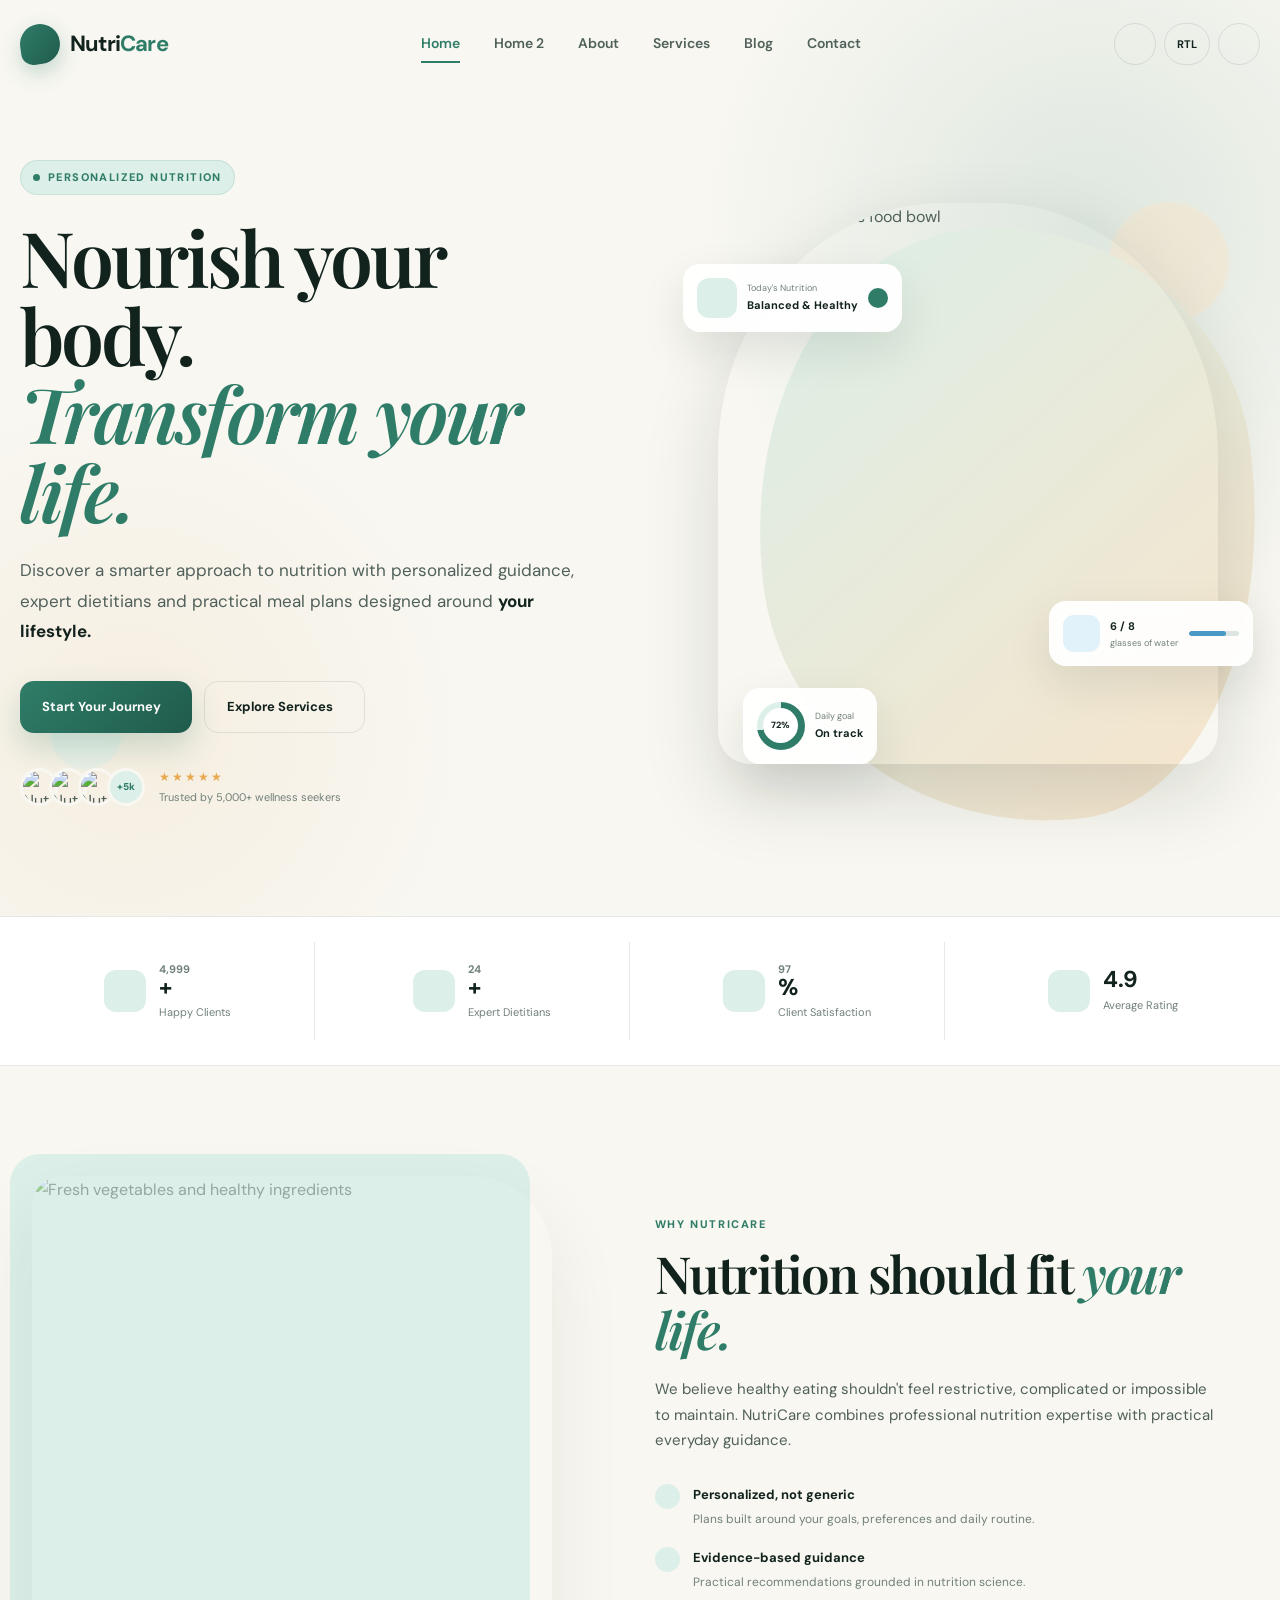
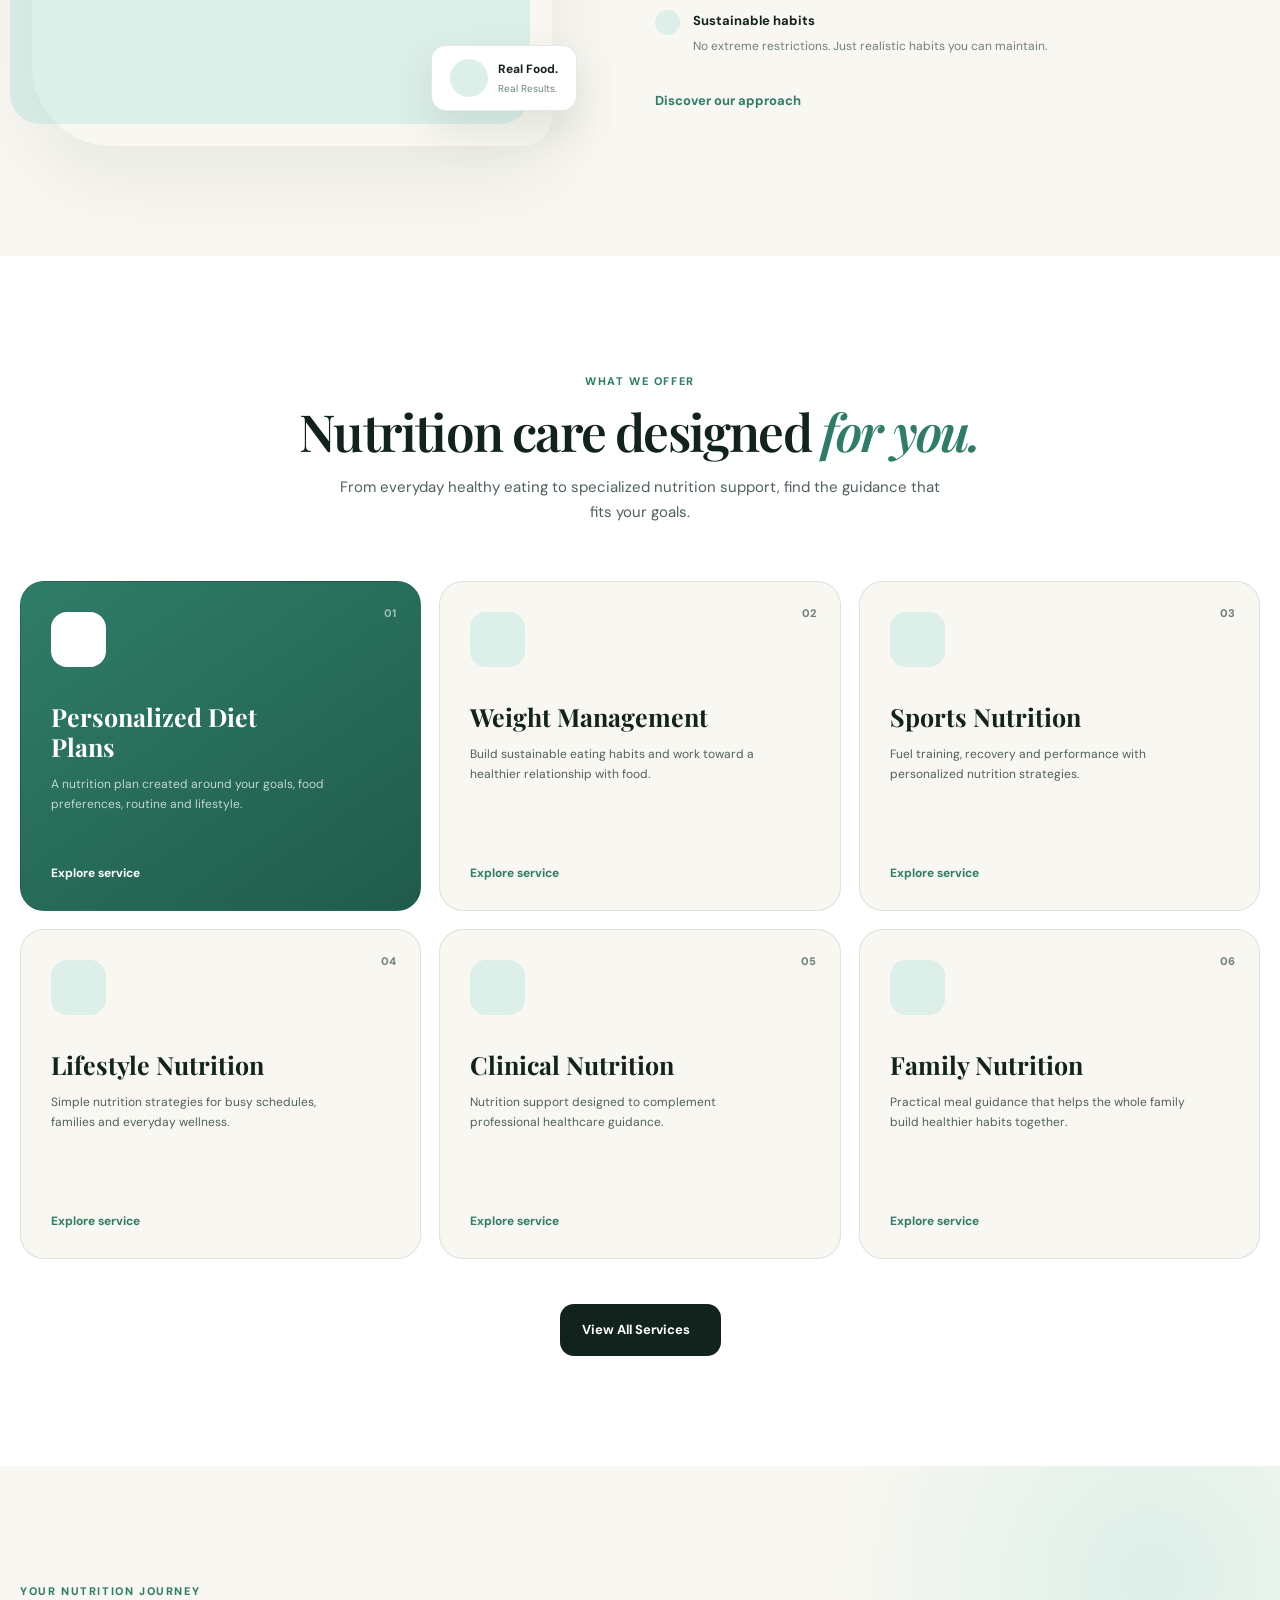
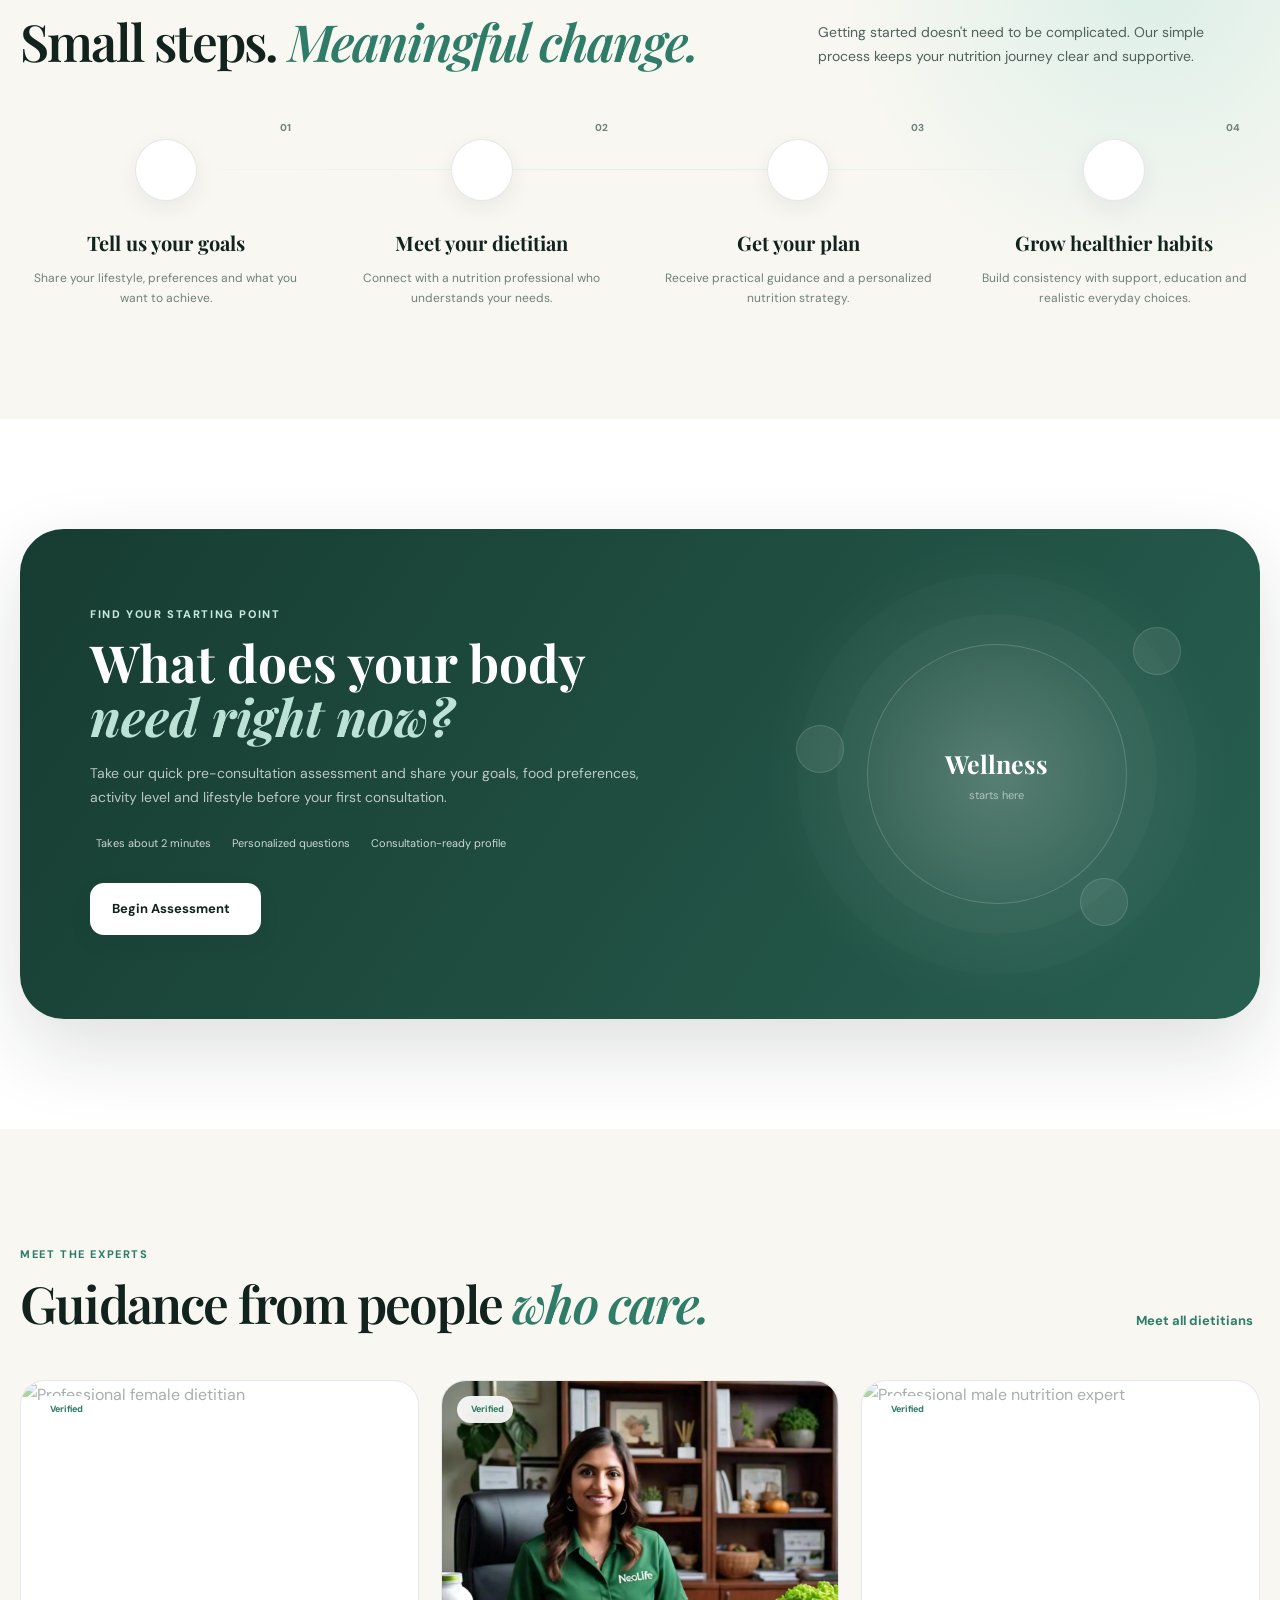
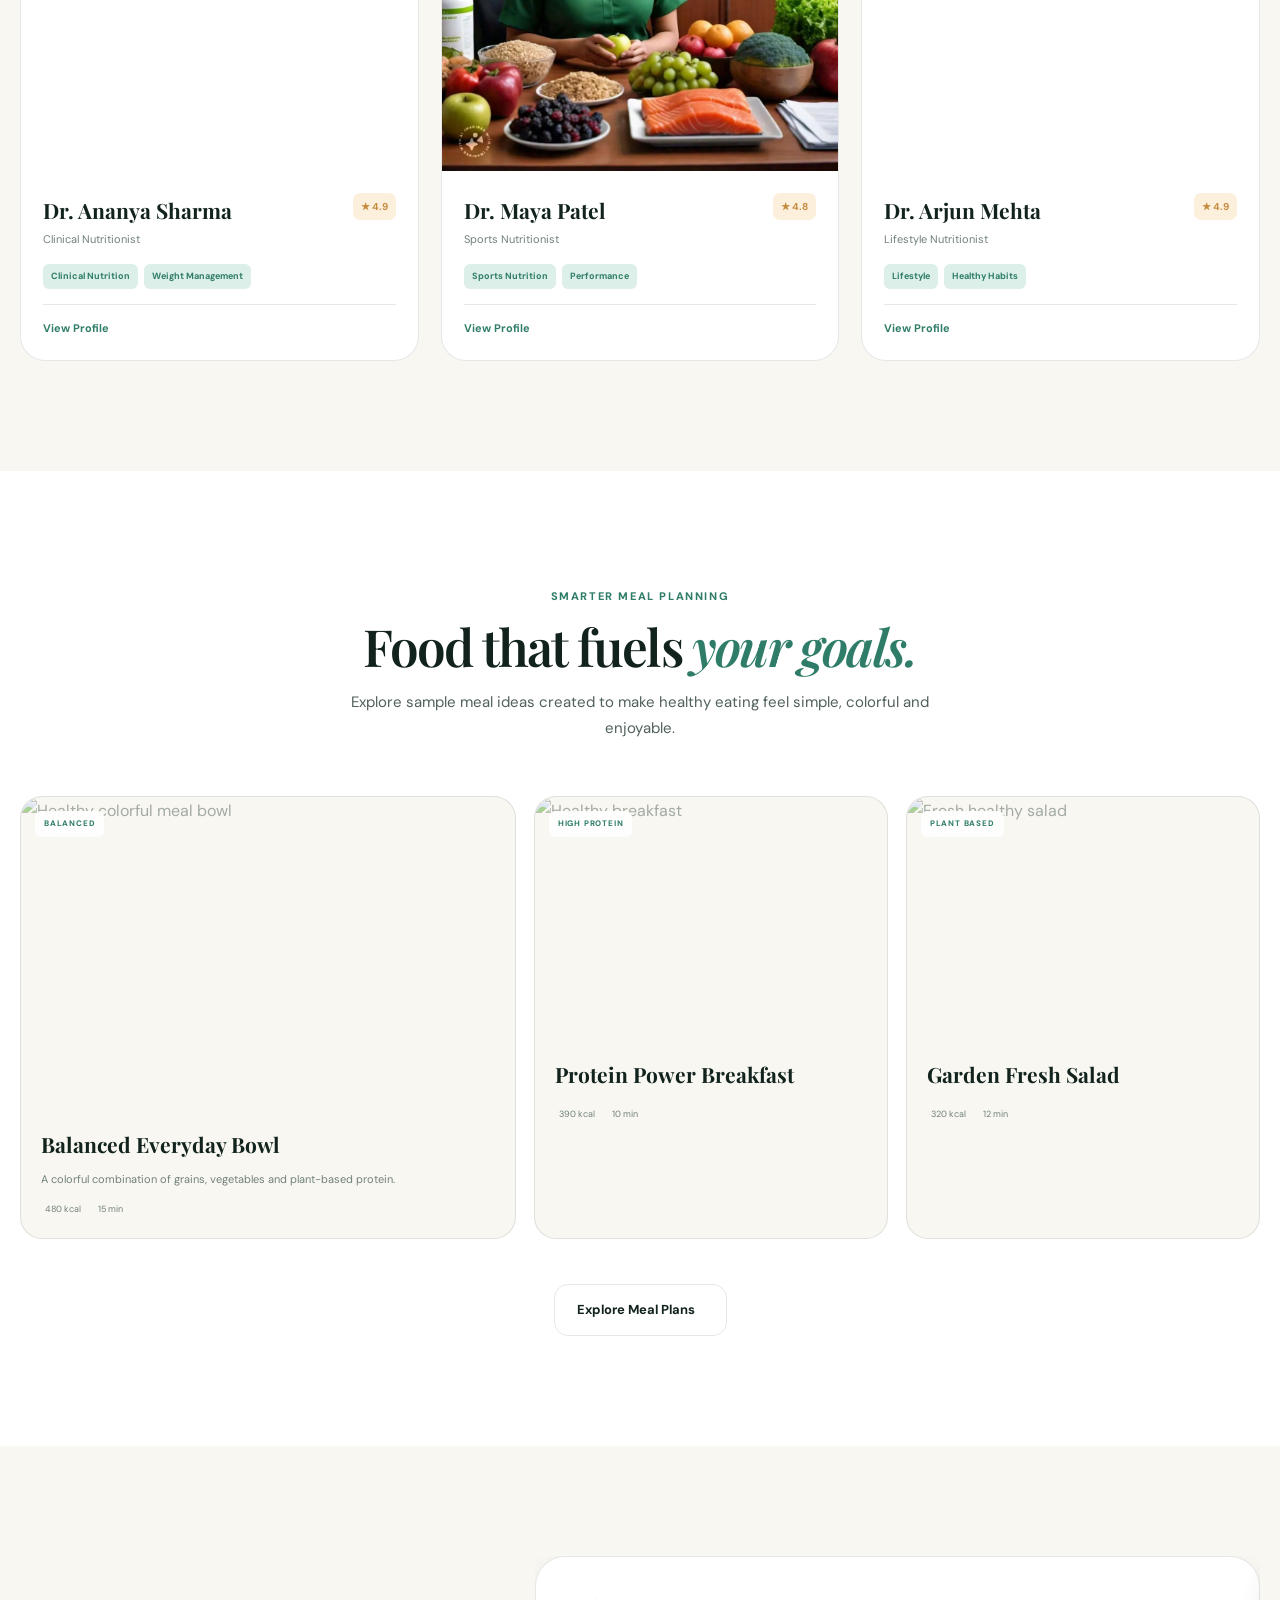
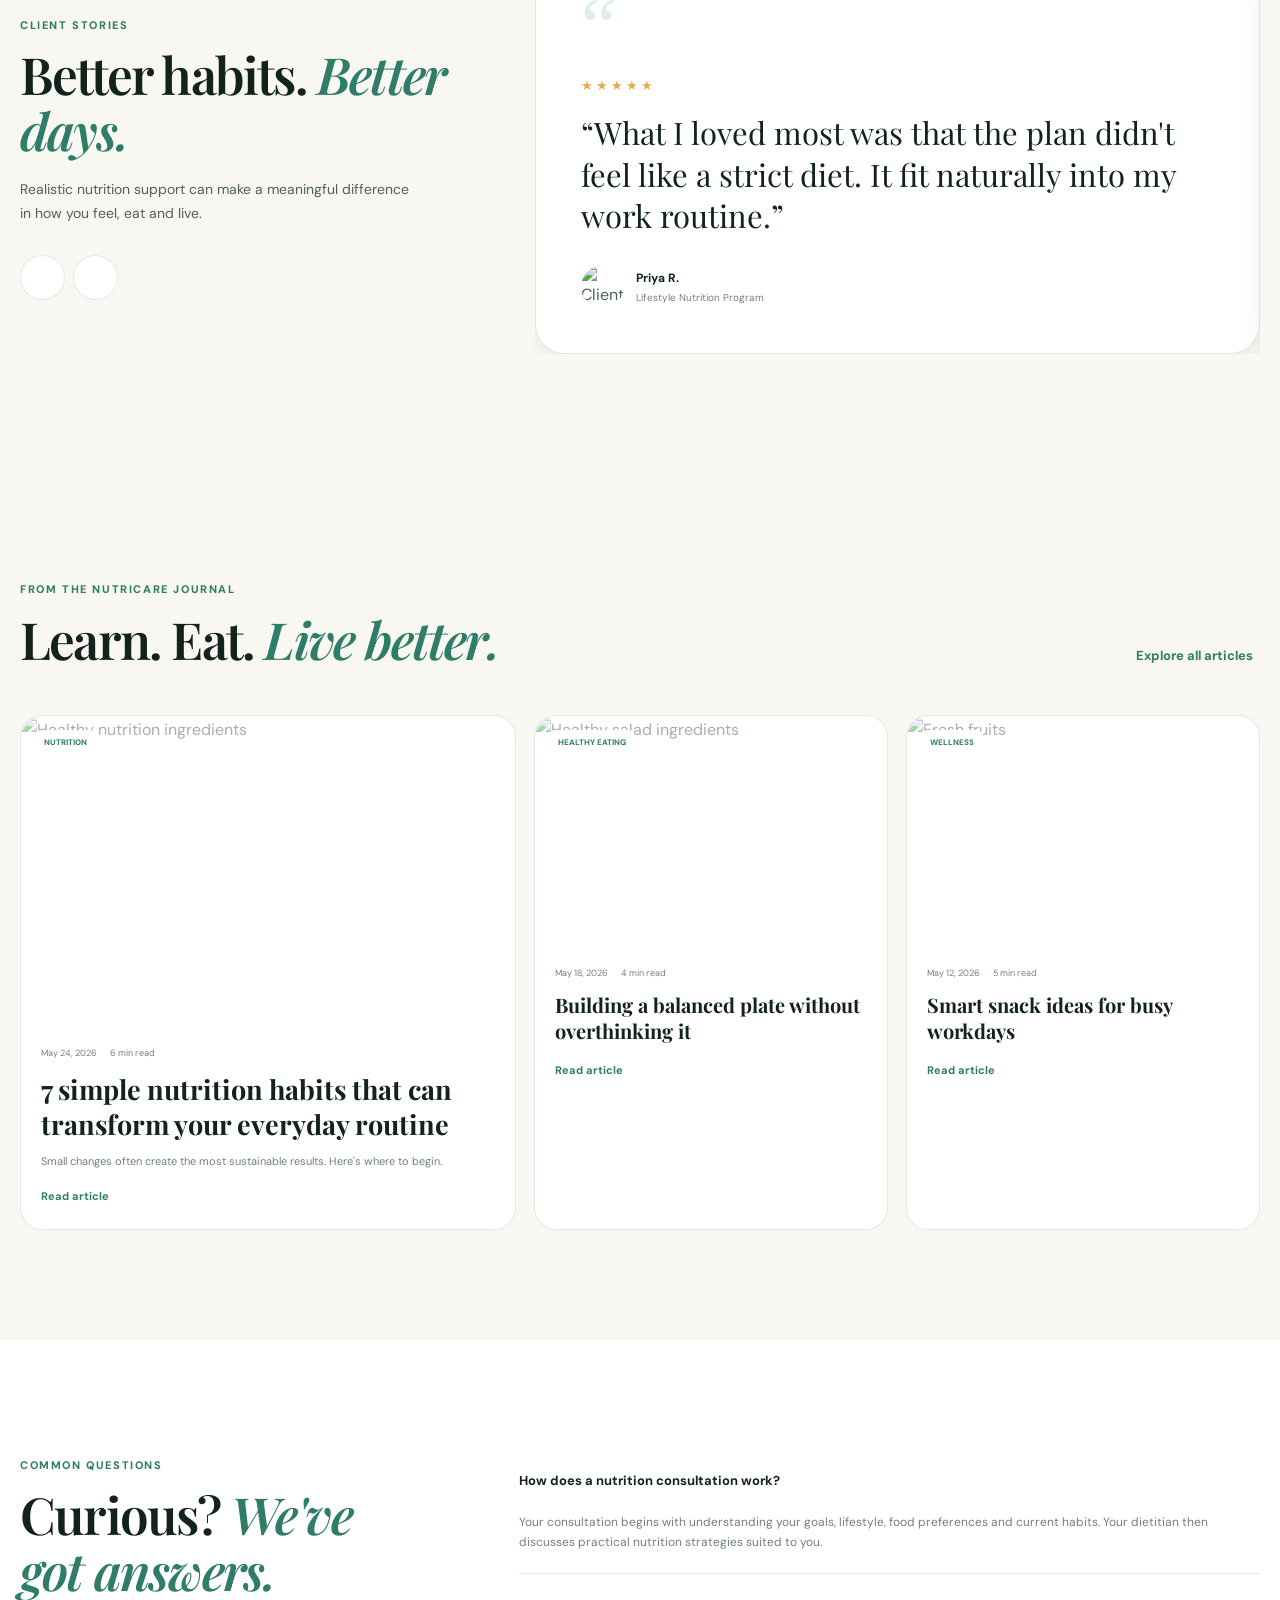
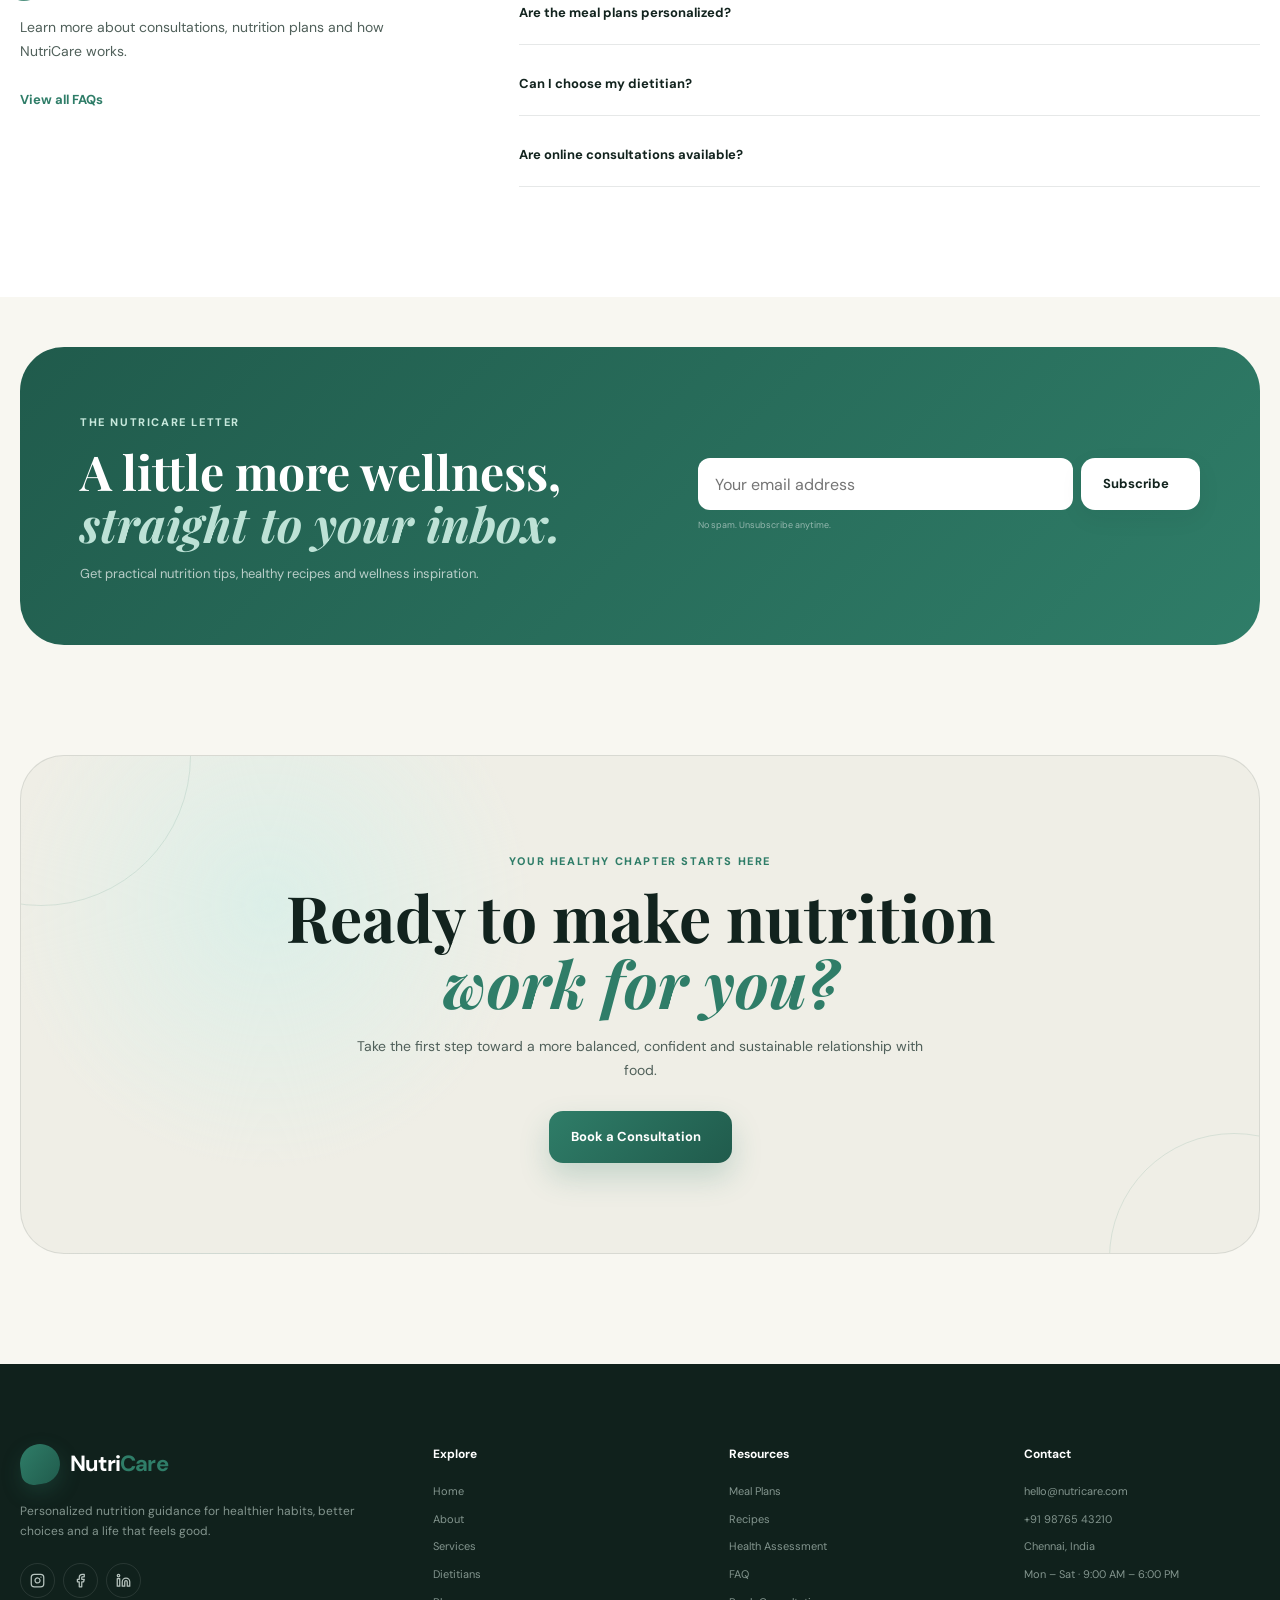
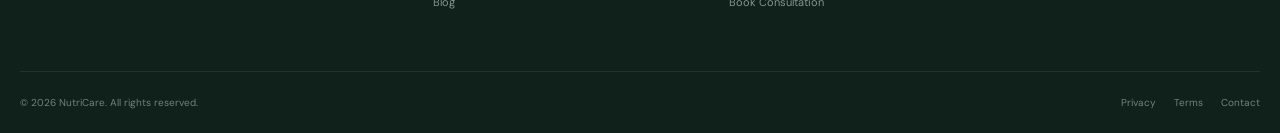
==== commit 5bdc8cdb: "add links" ====
--- a/index.html
+++ b/index.html
@@ -35,7 +35,7 @@
     <script src="https://unpkg.com/lucide@latest"></script>
 
     <!-- Main CSS -->
-    <link rel="stylesheet" href="/assets/css/style.css">
+    <link rel="stylesheet" href="assets/css/style.css">
 </head>
 
 <body>
@@ -1216,7 +1216,7 @@
                 <div class="dietitian-image">
 
                     <img
-                        src="https://images.unsplash.com/photo-1594824476967-48c8b964273f?w=700&q=85"
+                        src="assets/images/nutritionist.jpg"
                         alt="Professional female nutritionist"
                         loading="lazy"
                     >
@@ -2107,21 +2107,31 @@
                 </p>
 
 
-                <div class="social-links">
-
-                    <a href="#" aria-label="Instagram">
-                        <i data-lucide="instagram"></i>
-                    </a>
-
-                    <a href="#" aria-label="Facebook">
-                        <i data-lucide="facebook"></i>
-                    </a>
-
-                    <a href="#" aria-label="LinkedIn">
-                        <i data-lucide="linkedin"></i>
-                    </a>
-
-                </div>
+             <div class="social-links">
+
+    <a href="#" aria-label="Instagram">
+        <svg viewBox="0 0 24 24" fill="none" stroke="currentColor" stroke-width="2" stroke-linecap="round" stroke-linejoin="round" aria-hidden="true">
+            <rect x="2" y="2" width="20" height="20" rx="5" ry="5"></rect>
+            <path d="M16 11.37A4 4 0 1 1 12.63 8 4 4 0 0 1 16 11.37z"></path>
+            <line x1="17.5" y1="6.5" x2="17.51" y2="6.5"></line>
+        </svg>
+    </a>
+
+    <a href="#" aria-label="Facebook">
+        <svg viewBox="0 0 24 24" fill="none" stroke="currentColor" stroke-width="2" stroke-linecap="round" stroke-linejoin="round" aria-hidden="true">
+            <path d="M18 2h-3a5 5 0 0 0-5 5v3H7v4h3v8h4v-8h3l1-4h-4V7a1 1 0 0 1 1-1h3z"></path>
+        </svg>
+    </a>
+
+    <a href="#" aria-label="LinkedIn">
+        <svg viewBox="0 0 24 24" fill="none" stroke="currentColor" stroke-width="2" stroke-linecap="round" stroke-linejoin="round" aria-hidden="true">
+            <path d="M16 8a6 6 0 0 1 6 6v7h-4v-7a2 2 0 0 0-2-2 2 2 0 0 0-2 2v7h-4v-7a6 6 0 0 1 6-6z"></path>
+            <rect x="2" y="9" width="4" height="12"></rect>
+            <circle cx="4" cy="4" r="2"></circle>
+        </svg>
+    </a>
+
+</div>
 
             </div>
 
@@ -2239,7 +2249,7 @@
 </div>
 
 
-<script src="/assets/js/main.js"></script>
+<script src="assets/js/main.js"></script>
 
 </body>
 </html>
--- a/assets/css/style.css
+++ b/assets/css/style.css
@@ -883,6 +883,25 @@
 }
 
 
+.btn-dark {
+    color: #ffffff;
+    background: #12231e;
+}
+
+html.dark .btn-dark {
+    background: var(--primary);   /* dark bg-la theriya */
+}
+
+.btn-light {
+    color: #12231e;
+    background: #ffffff;
+    box-shadow: var(--shadow-sm);
+}
+
+.newsletter-form input {
+    color: #12231e;              /* dark mode-la input text light aagama */
+}
+
 /* =========================================================
    HERO TRUST
 ========================================================= */
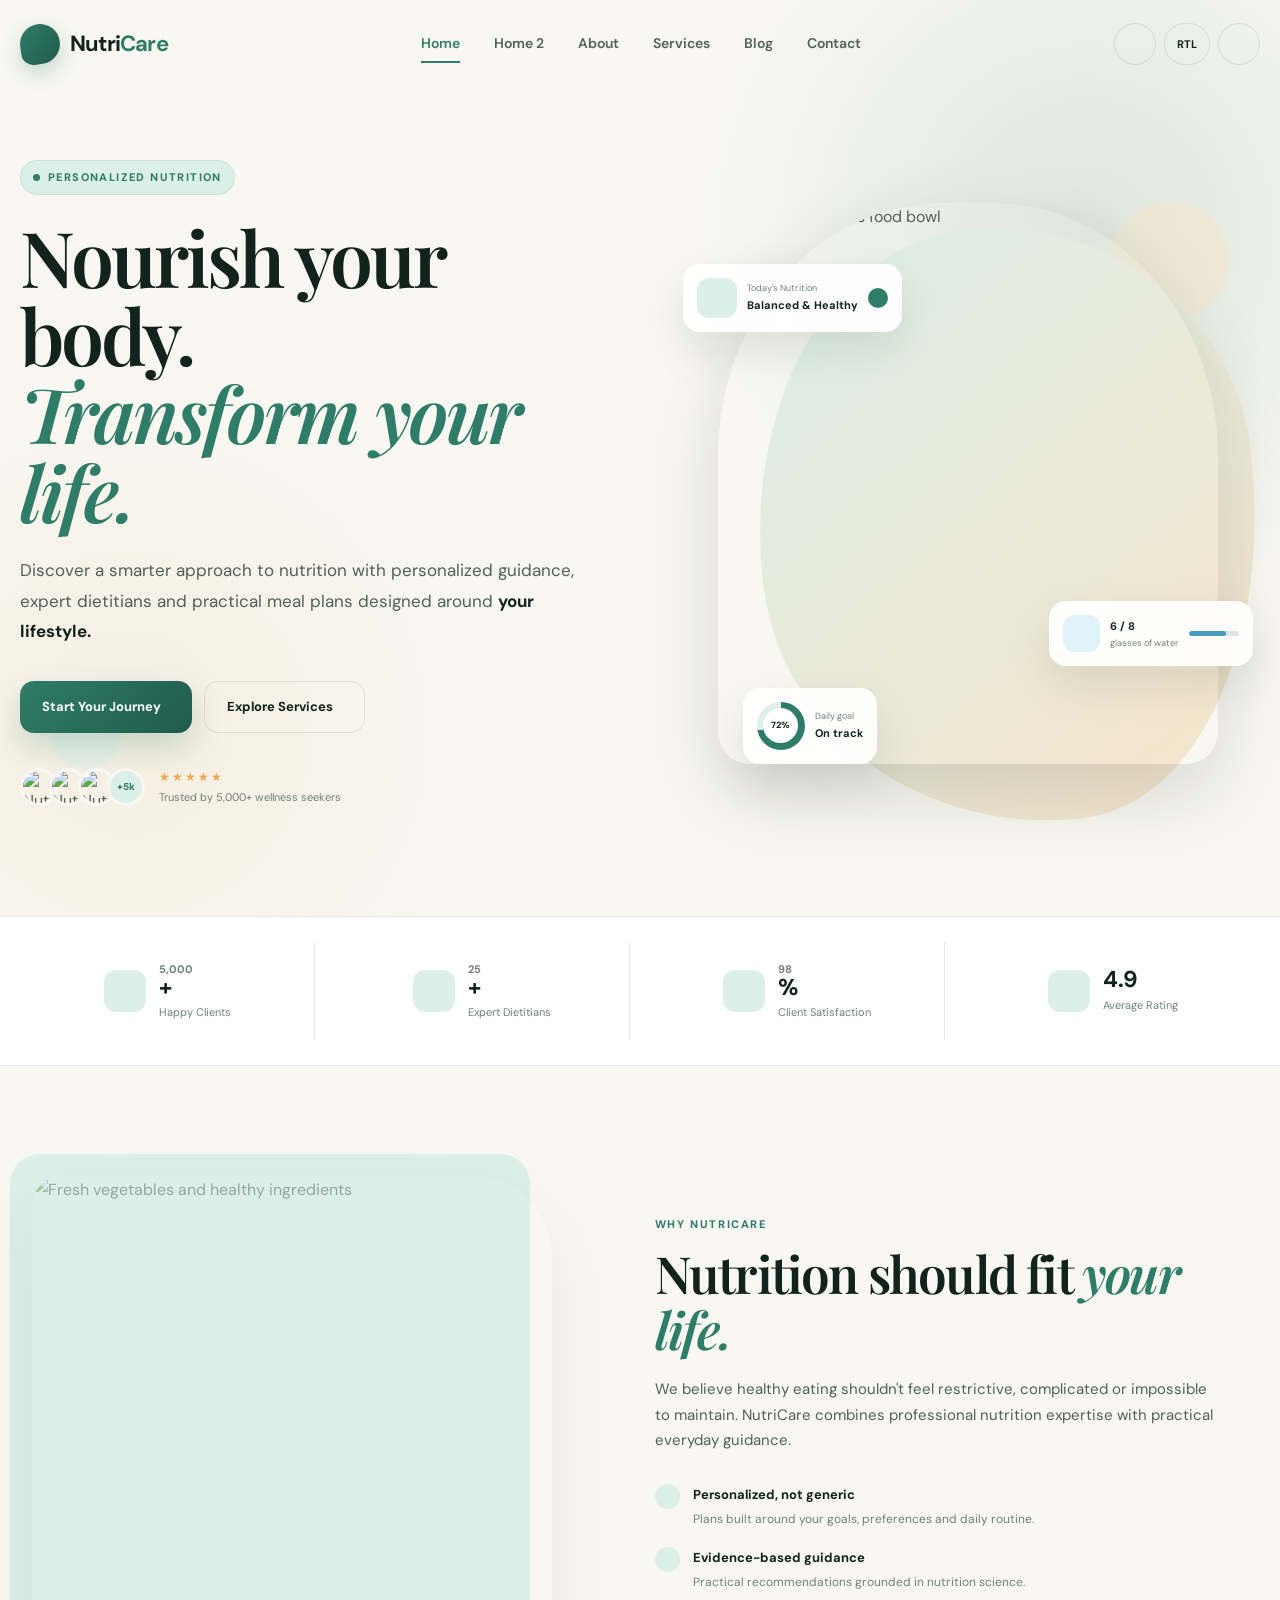
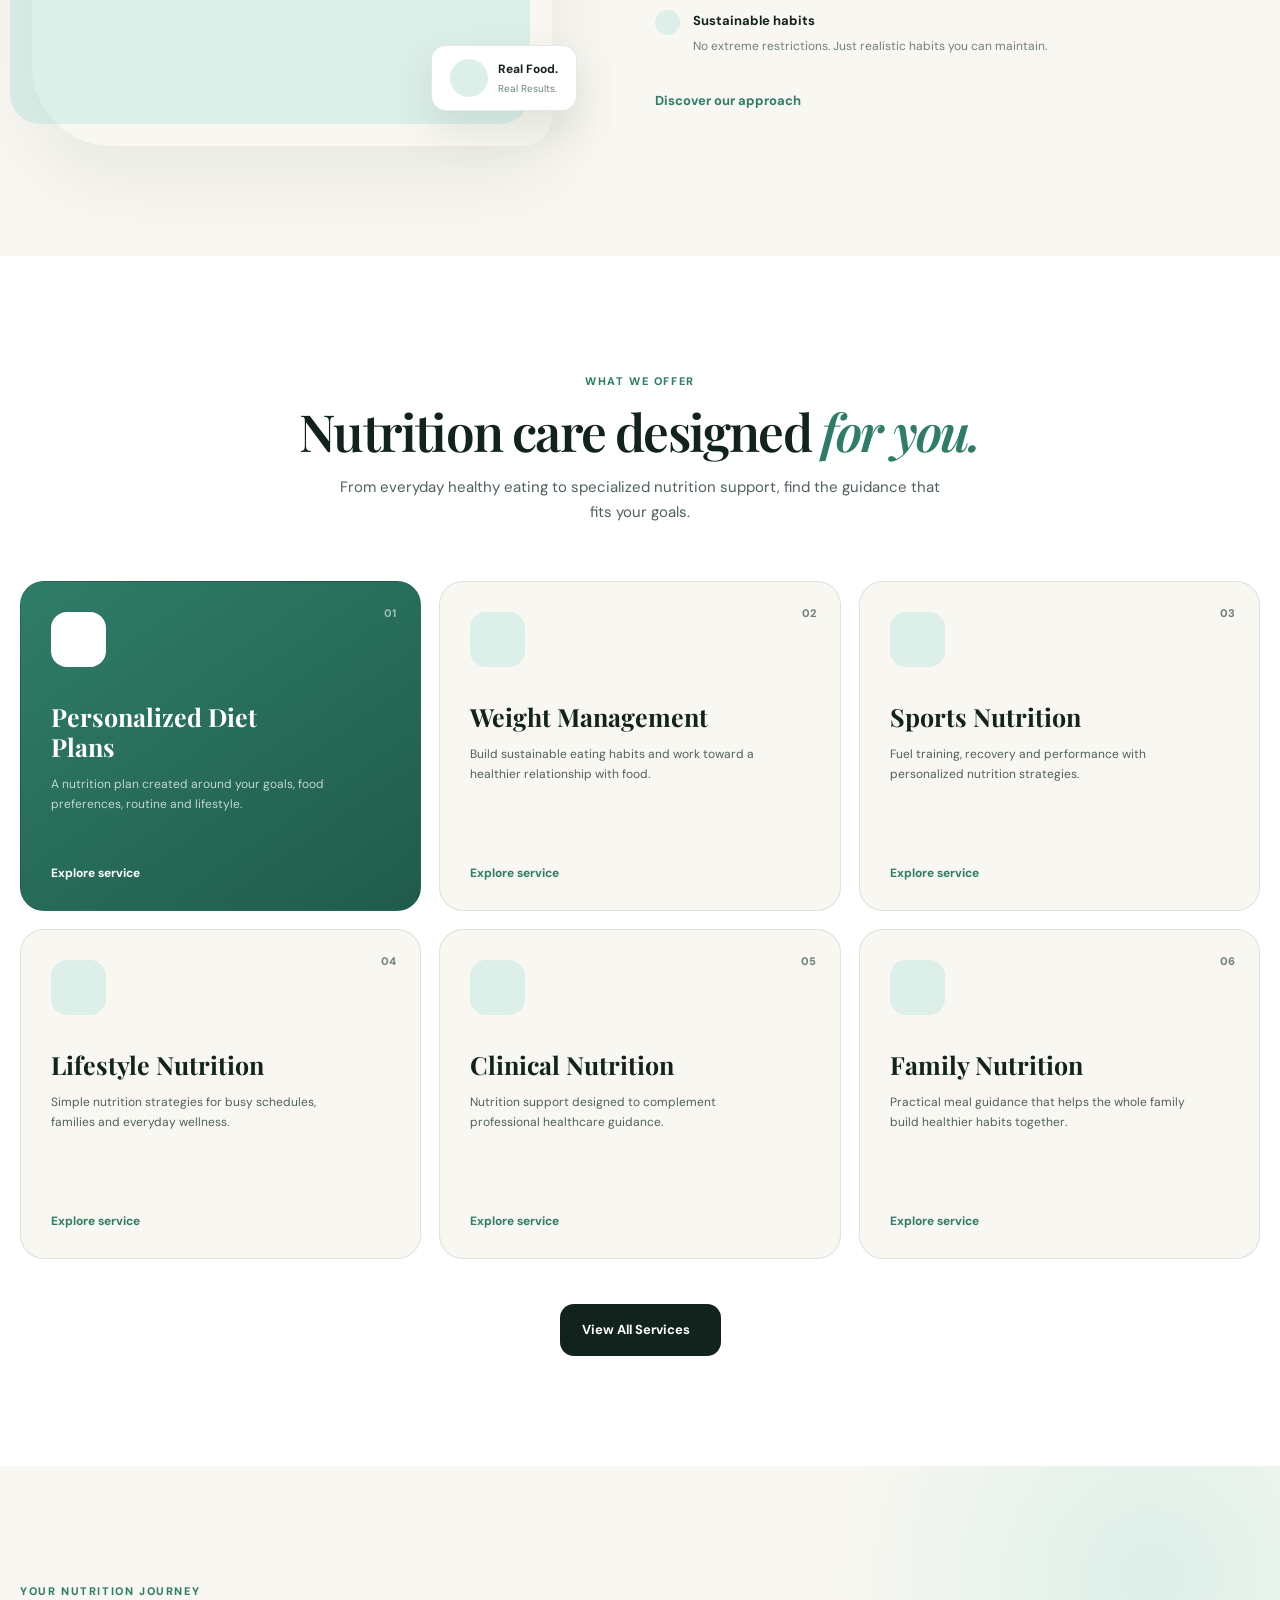
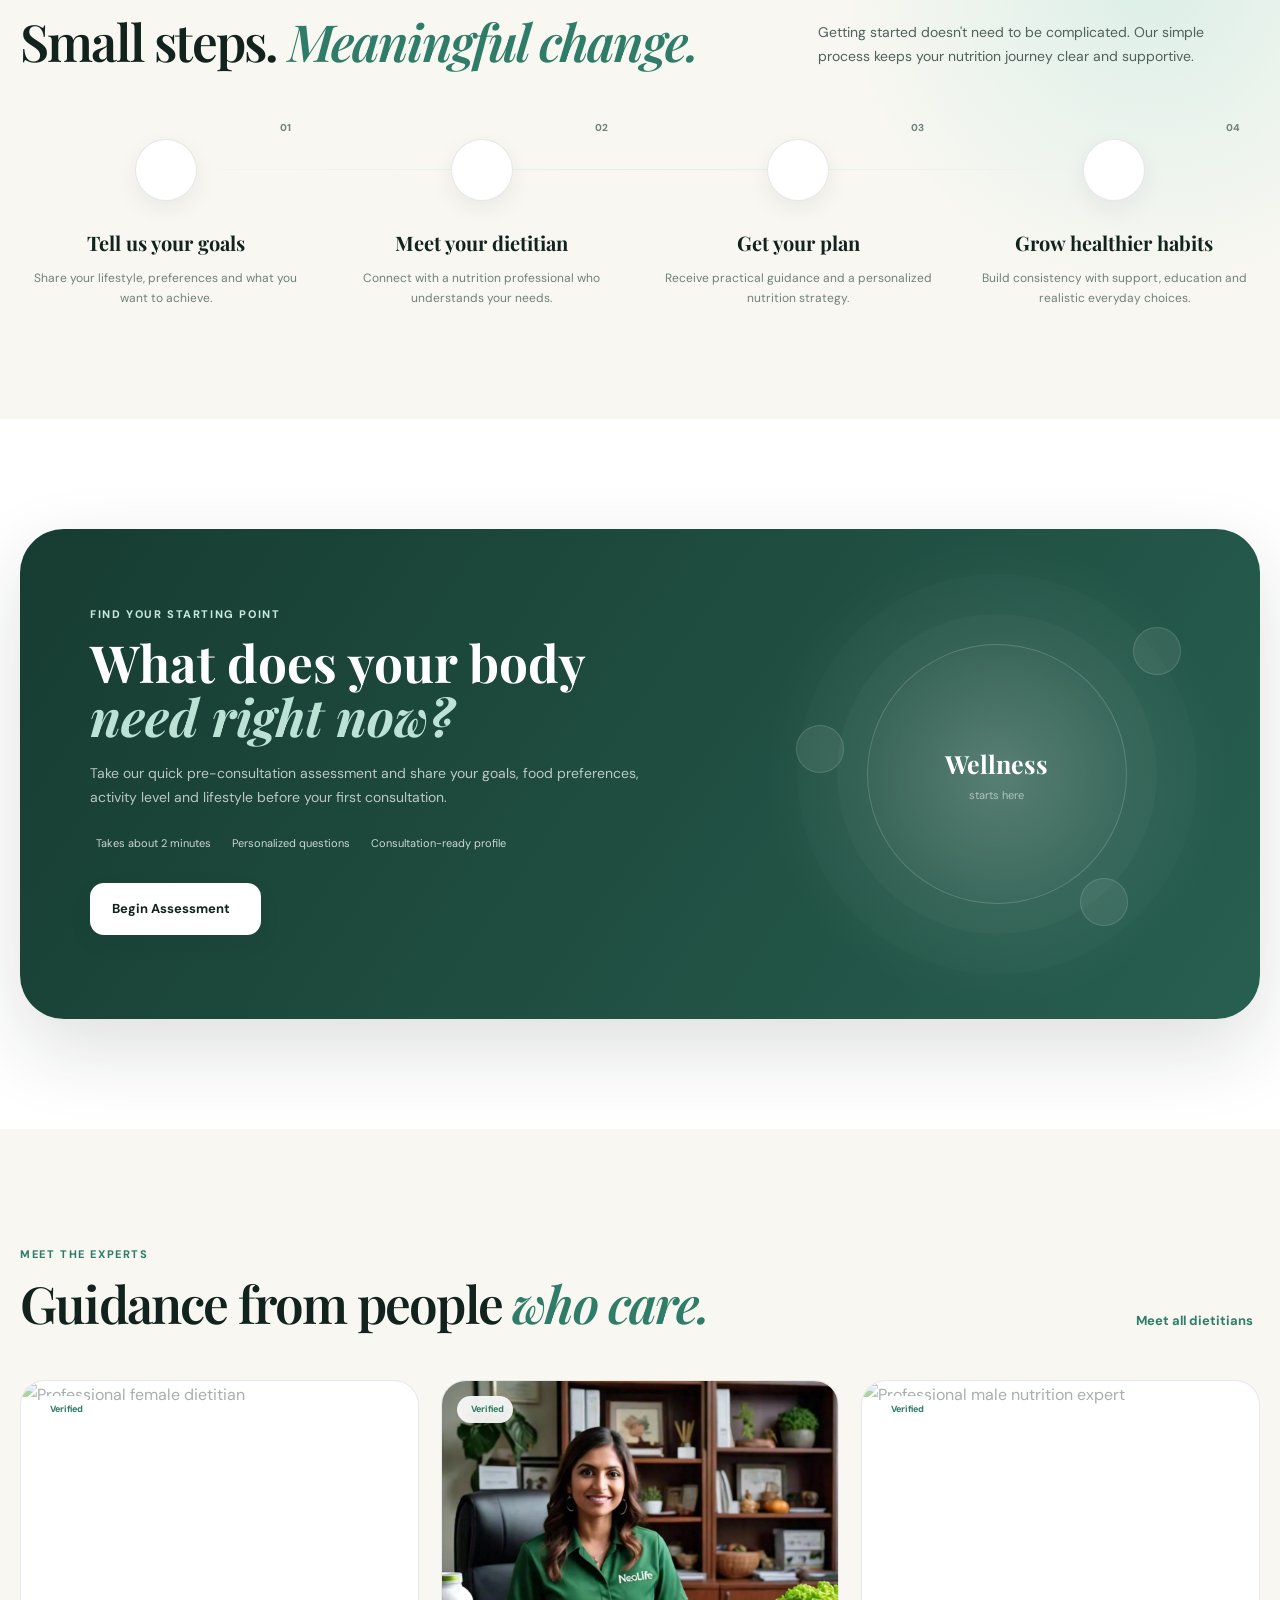
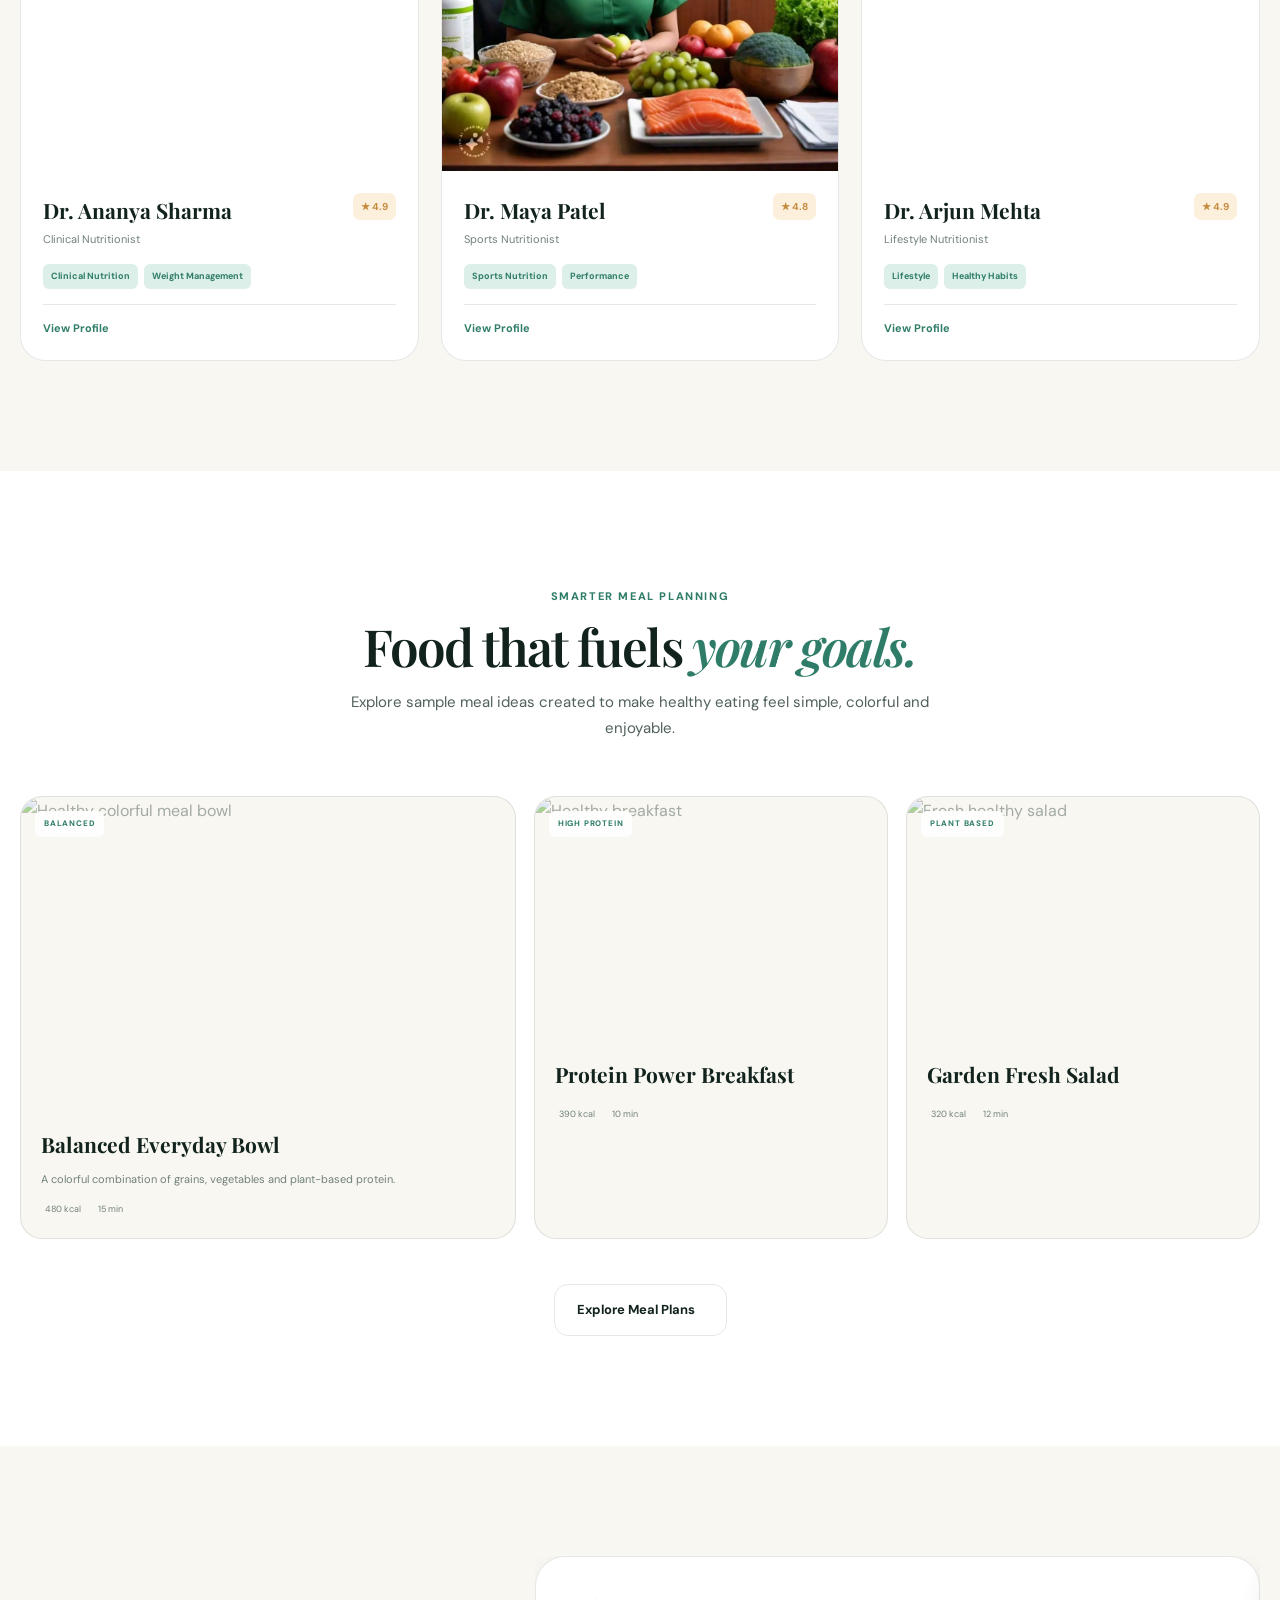
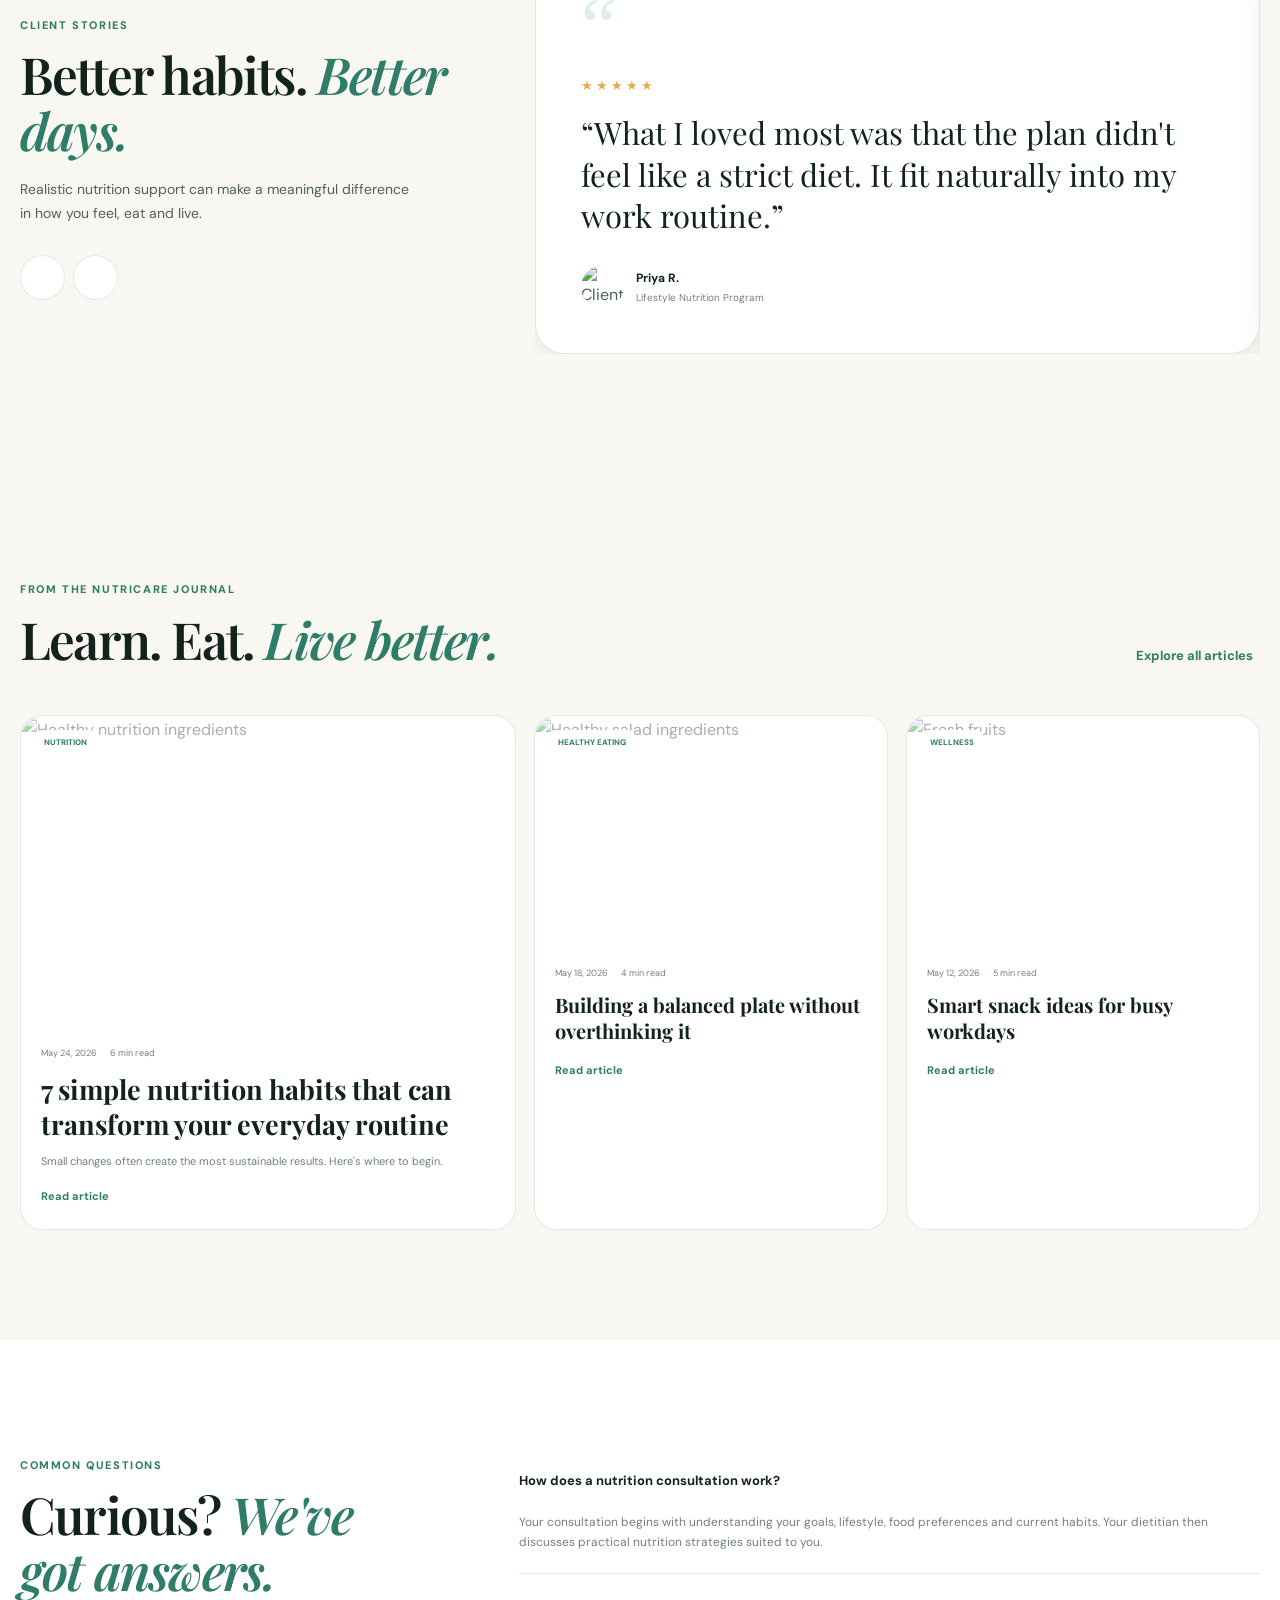
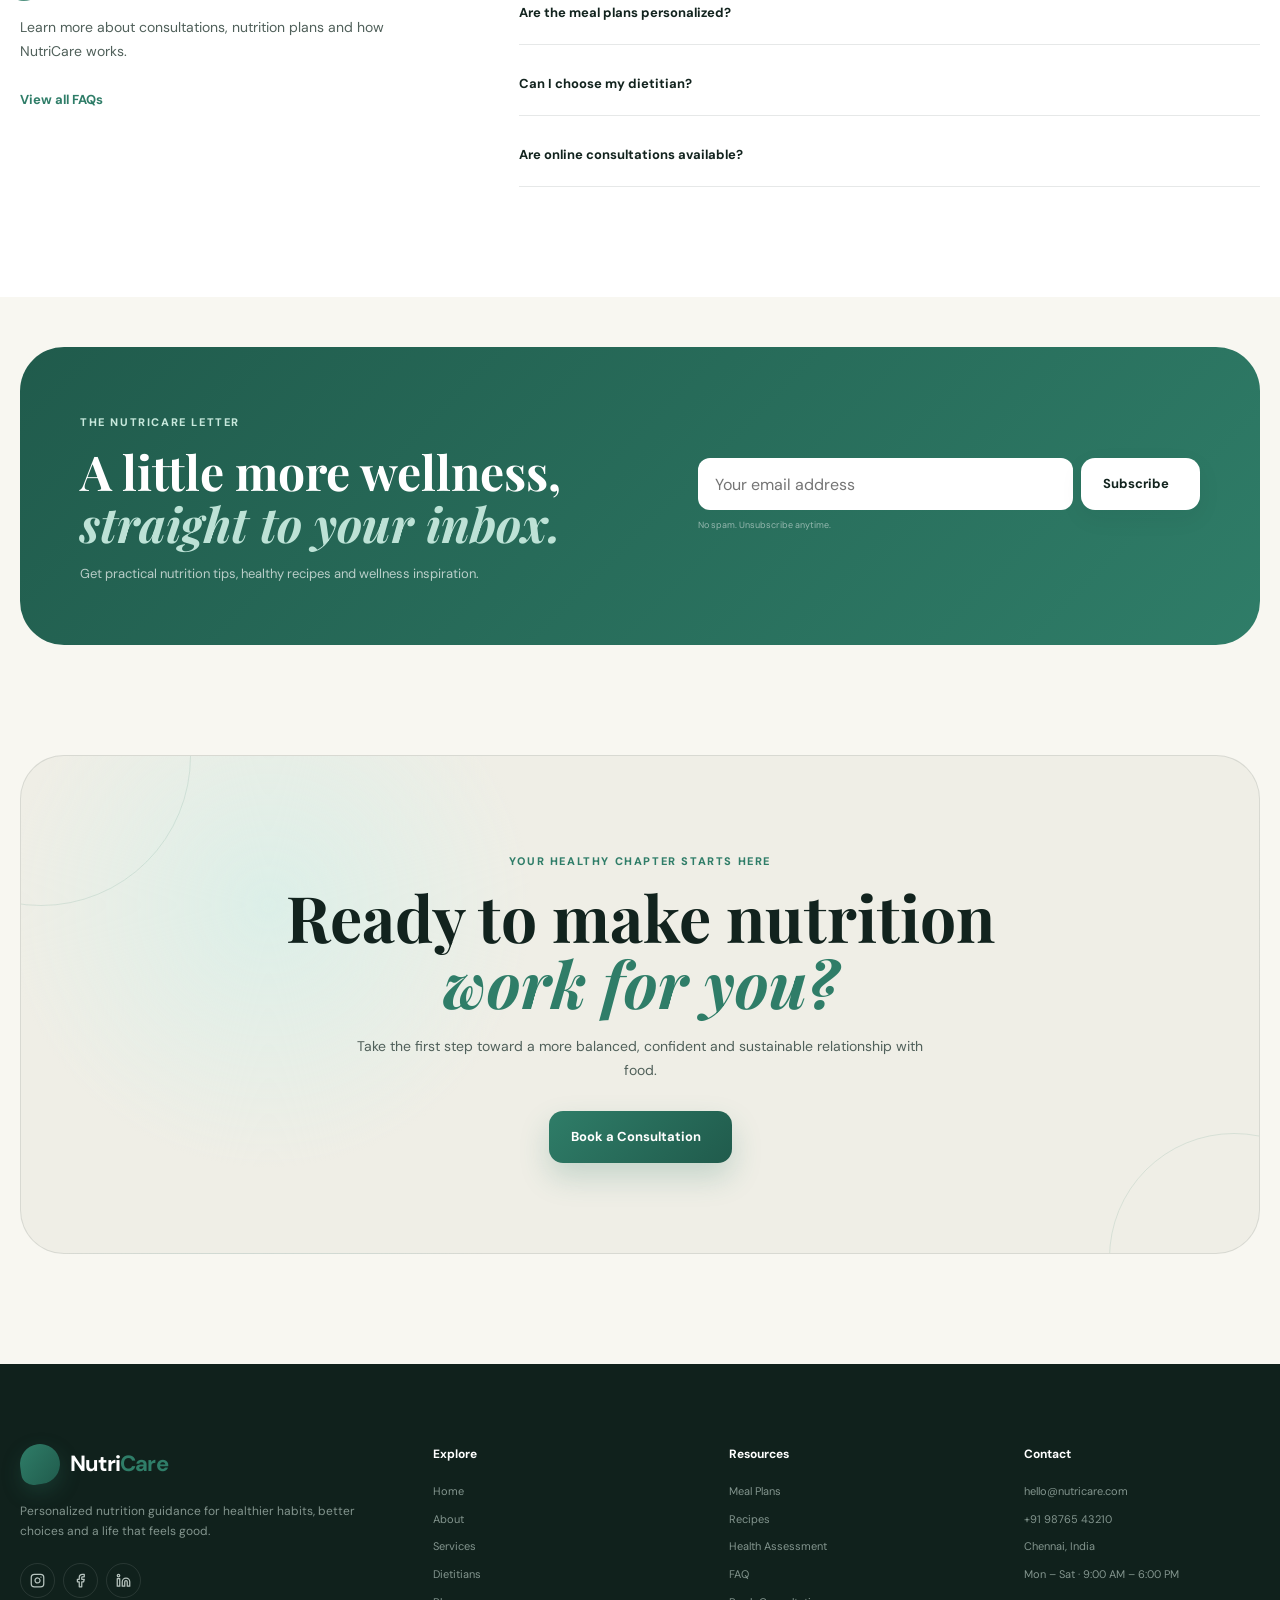
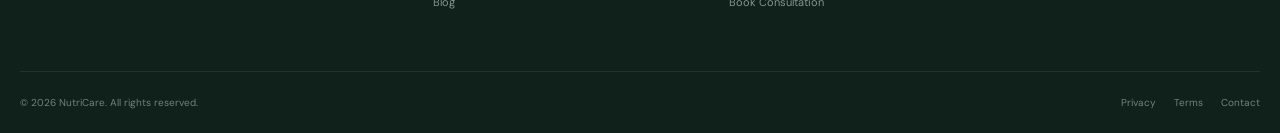
==== commit b5b7ab49: "add icons" ====
--- a/index.html
+++ b/index.html
@@ -714,7 +714,7 @@
                 </div>
 
                 <div class="service-icon">
-                    <i data-lucide="clipboard-heart"></i>
+                    <i data-lucide="file-heart"></i>
                 </div>
 
                 <h3>
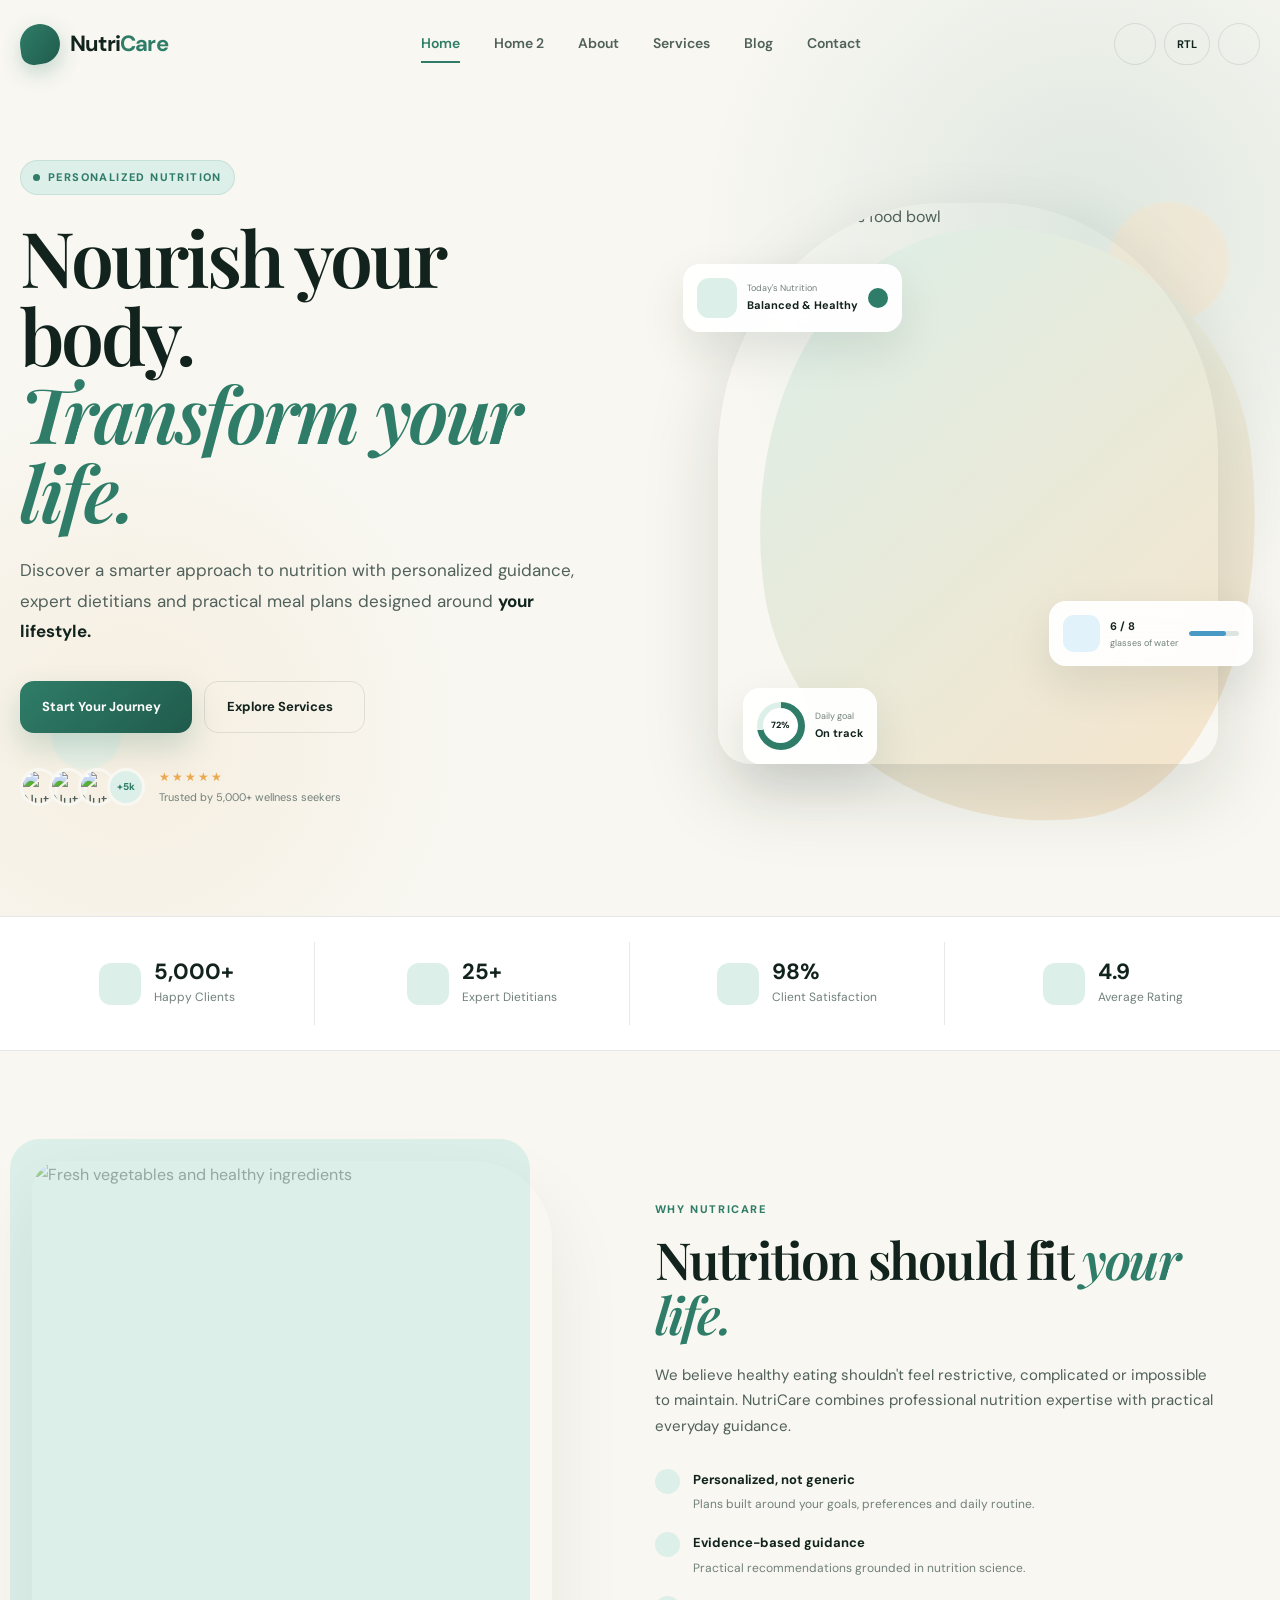
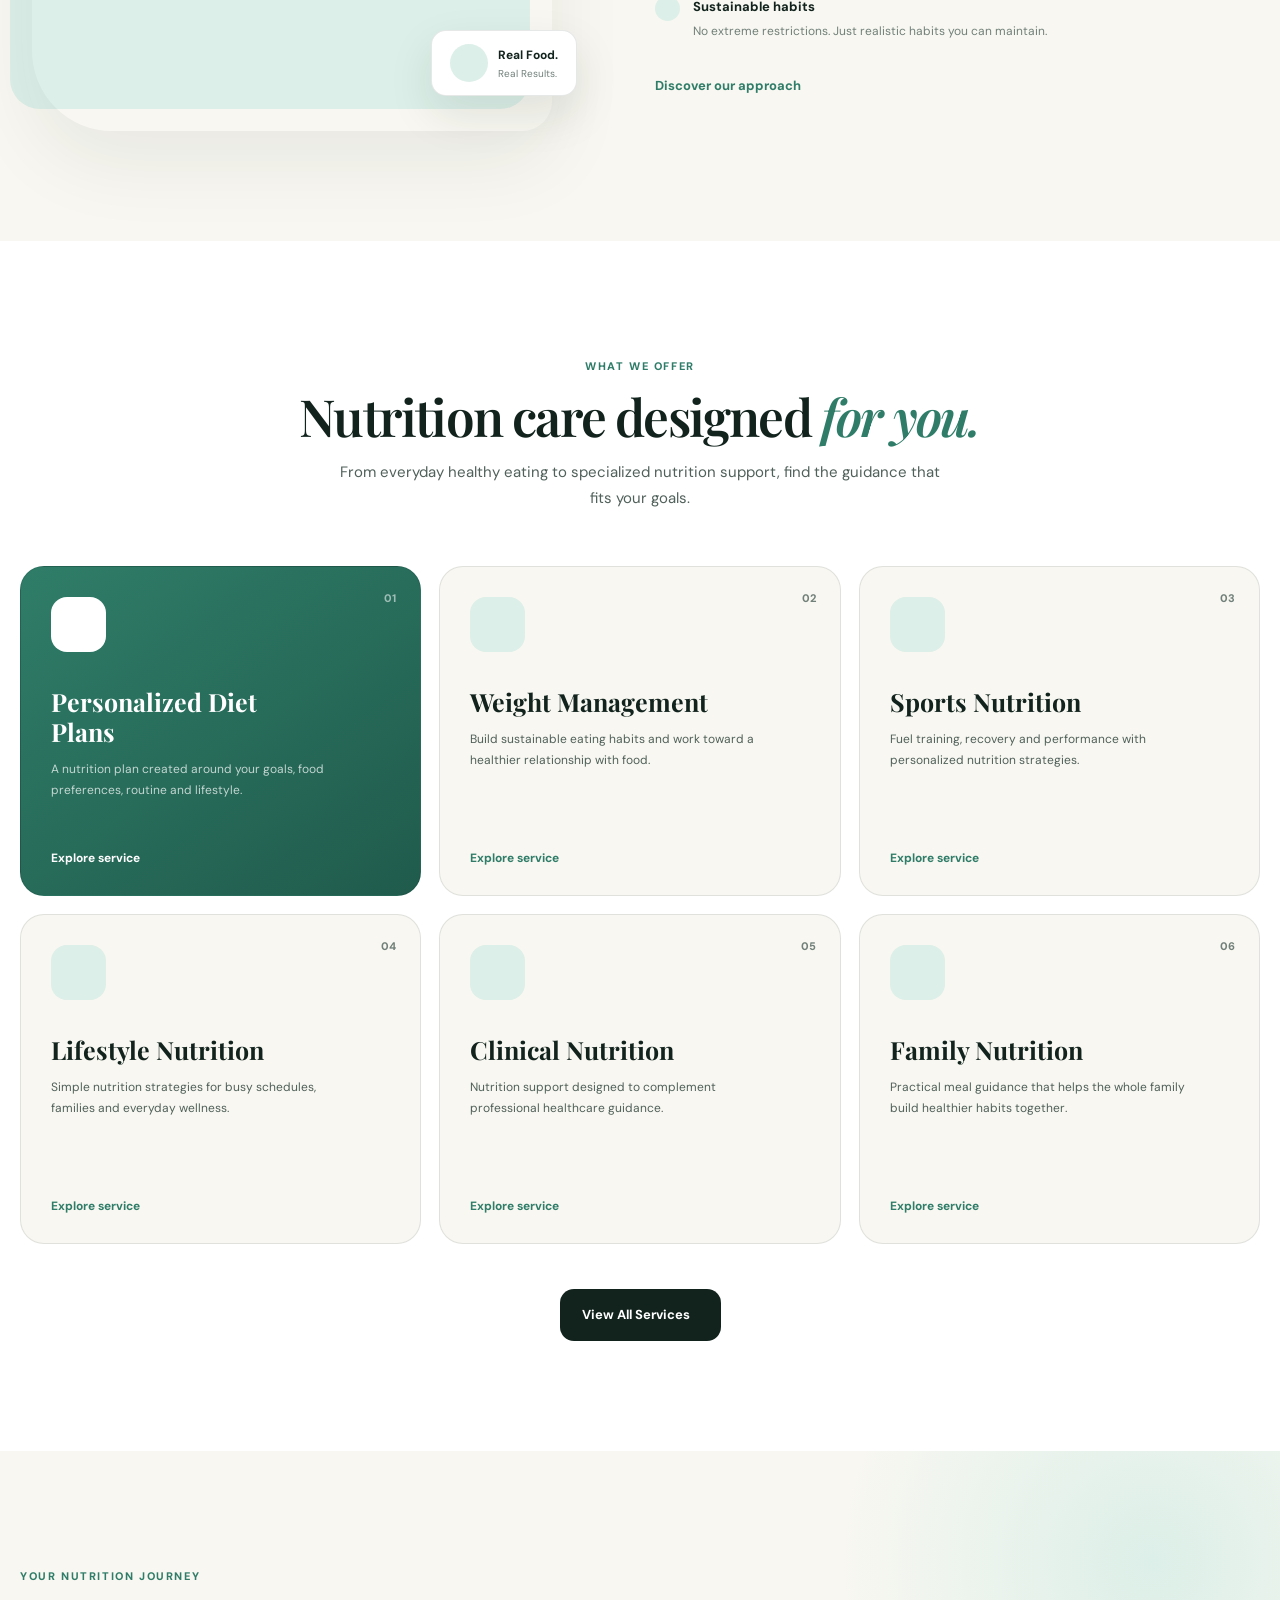
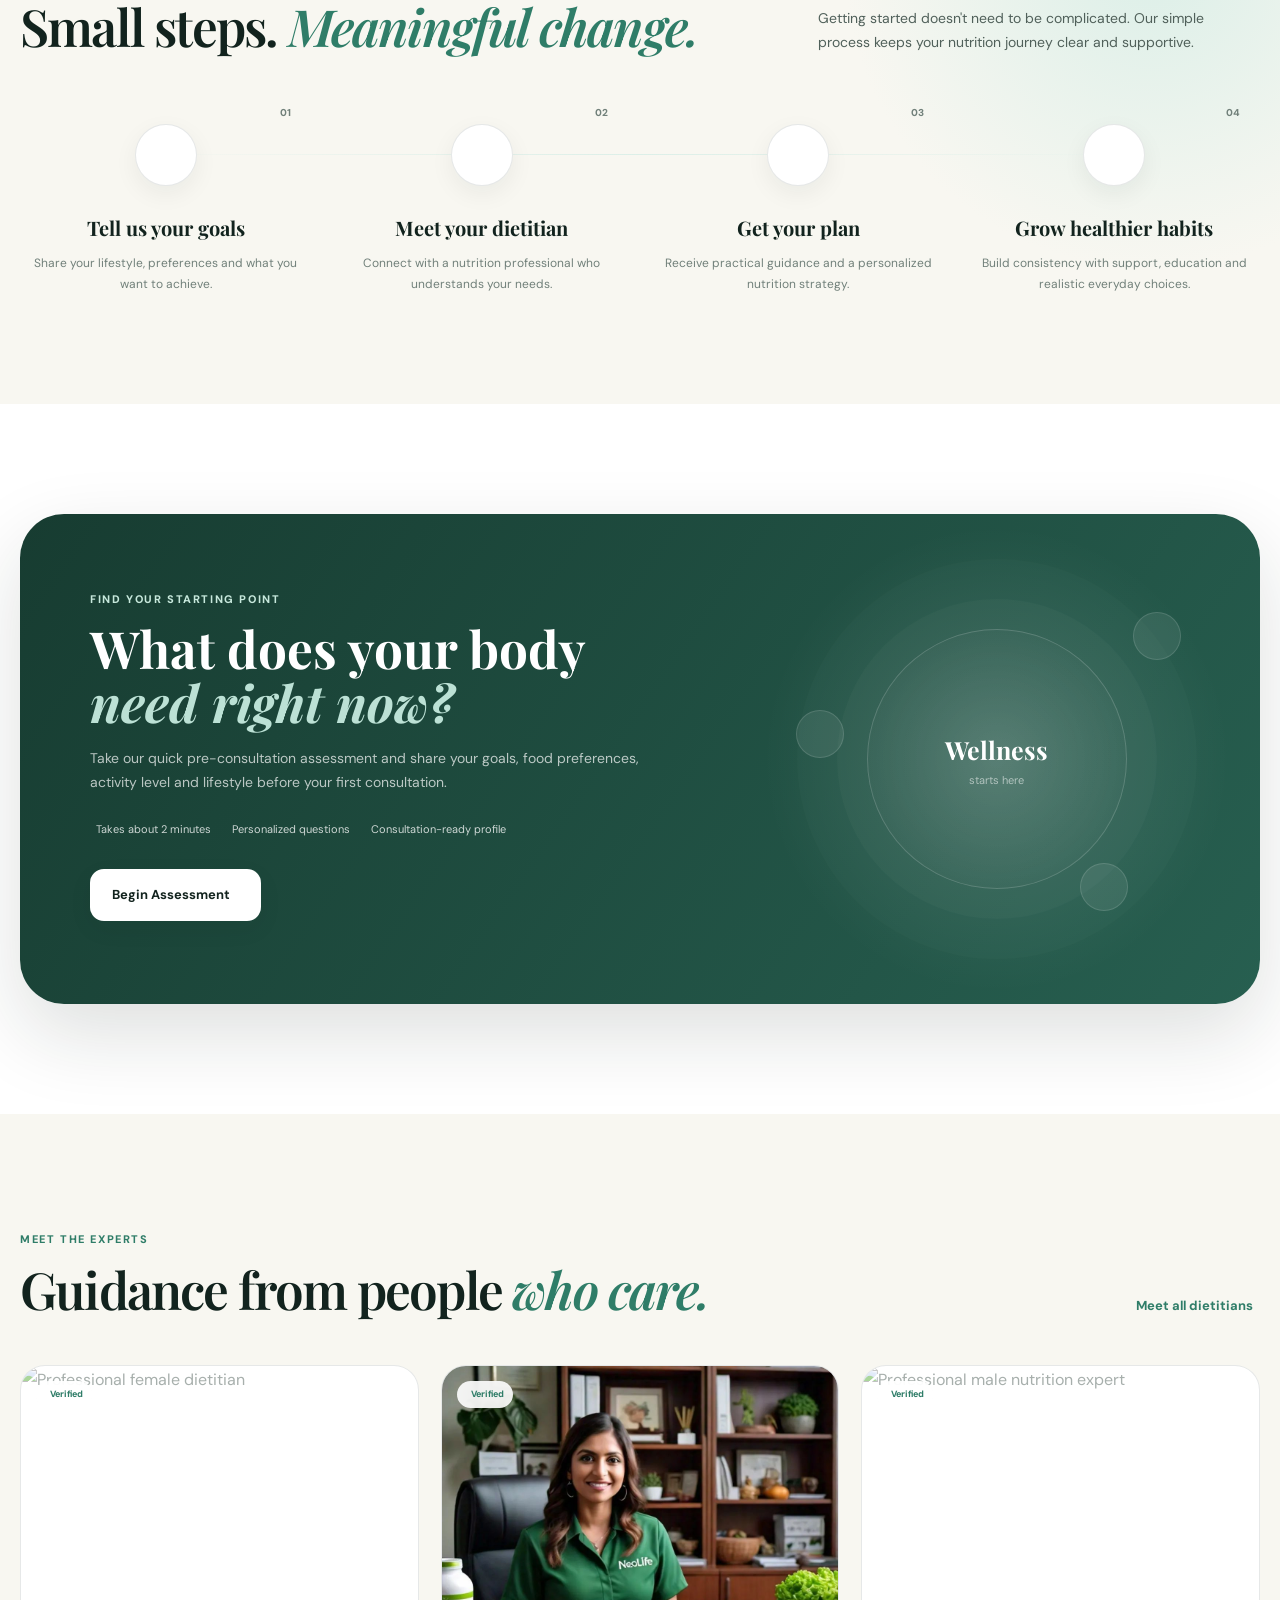
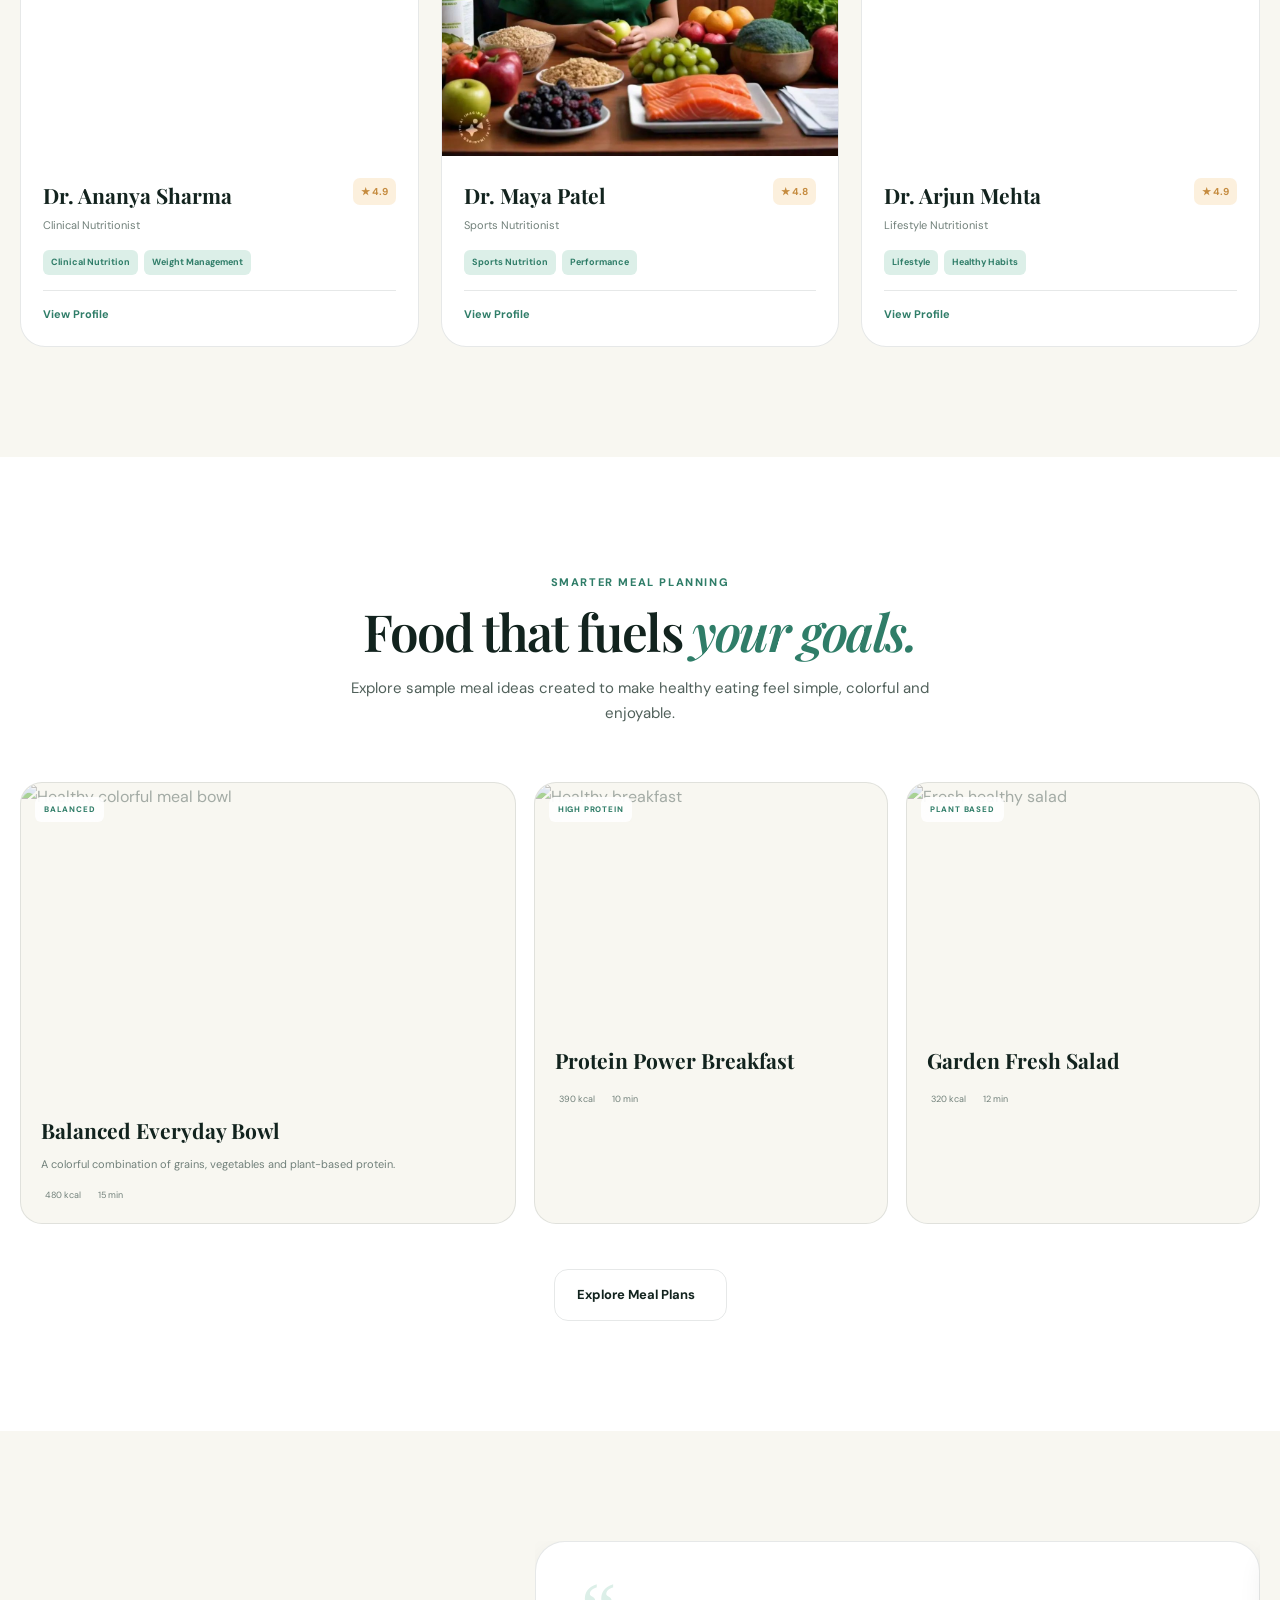
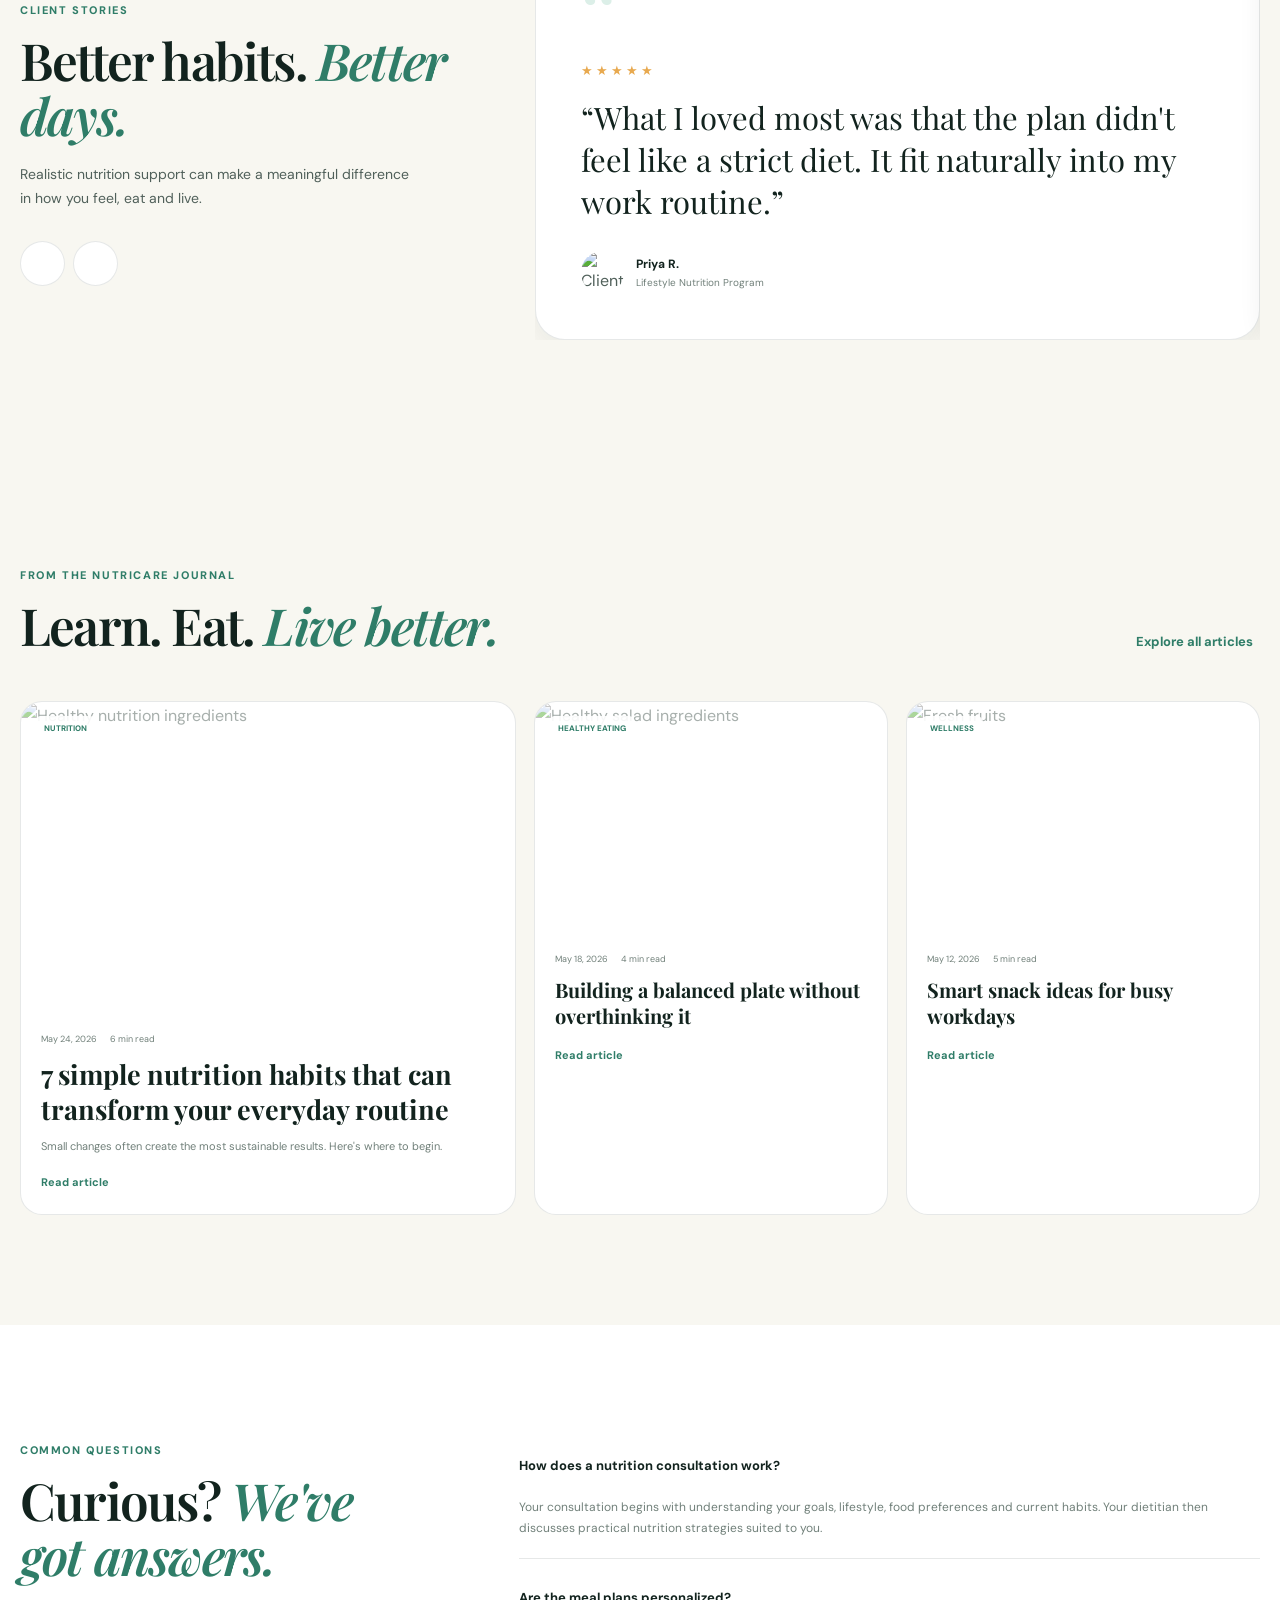
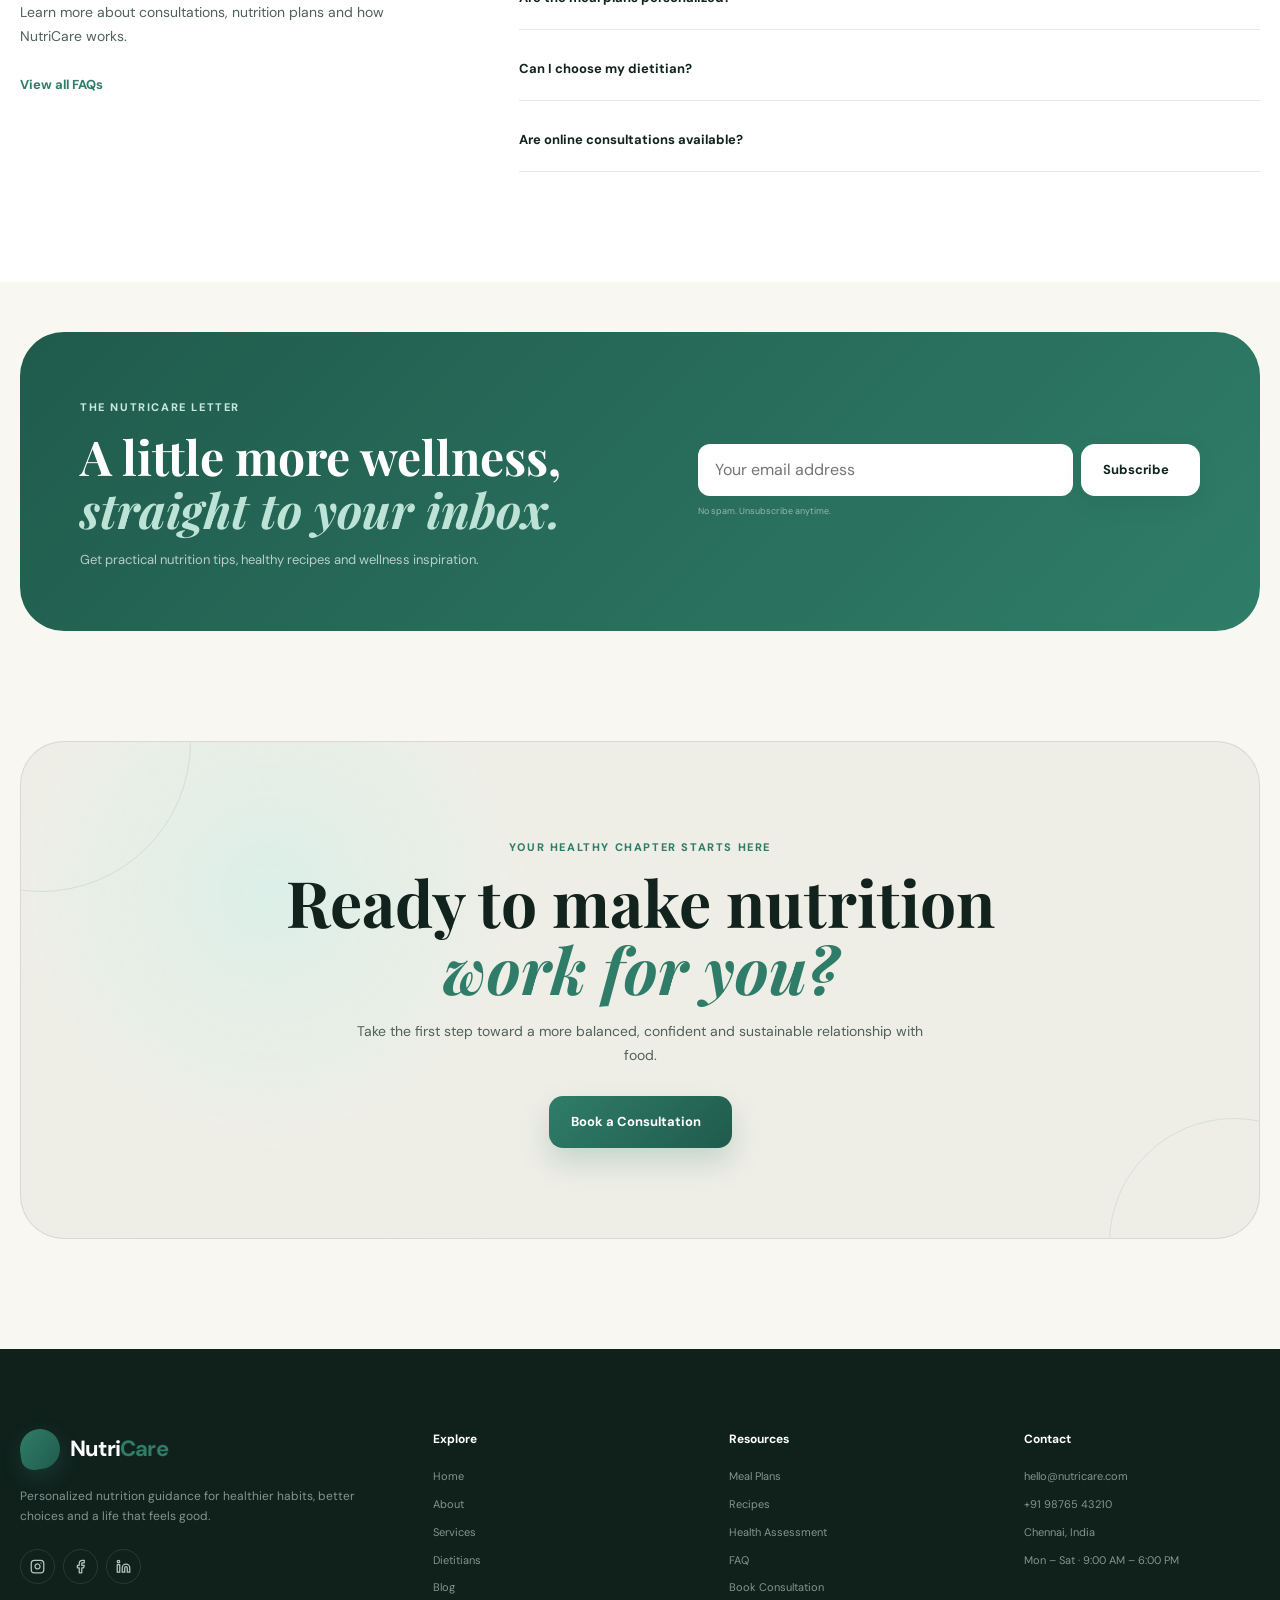
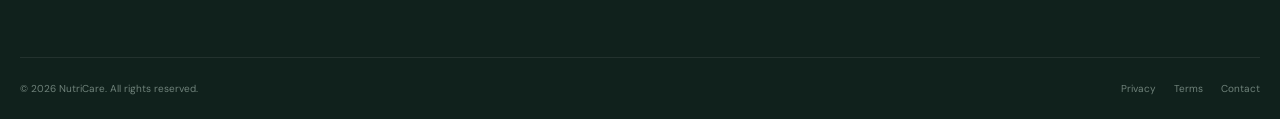
==== commit ab3cf2bf: "add images" ====
--- a/index.html
+++ b/index.html
@@ -465,7 +465,7 @@
                             class="counter"
                             data-target="5000"
                         >
-                            0
+                            
                         </span>+
                     </strong>
 
--- a/assets/css/style.css
+++ b/assets/css/style.css
@@ -1305,6 +1305,10 @@
    STATS
 ========================================================= */
 
+/* =========================================================
+   STATS
+========================================================= */
+
 .stats-section {
 
     position: relative;
@@ -1324,8 +1328,7 @@
 
     display: grid;
 
-    grid-template-columns:
-        repeat(4, 1fr);
+    grid-template-columns: repeat(4, 1fr);
 
     gap: 20px;
 }
@@ -1354,6 +1357,8 @@
     width: 42px;
     height: 42px;
 
+    flex-shrink: 0;
+
     display: grid;
     place-items: center;
 
@@ -1368,18 +1373,40 @@
     width: 19px;
 }
 
+/* Number + suffix stay on ONE line */
 .stat-item strong {
 
     display: block;
 
     color: var(--dark);
 
-    font-size: 23px;
+    font-size: 22px;
+
+    font-weight: 700;
 
     line-height: 1.1;
-}
-
-.stat-item > div:last-child span {
+
+    white-space: nowrap;
+}
+
+/* The animated counter inherits the big number style */
+.stat-item .counter {
+
+    display: inline;
+
+    margin: 0;
+
+    color: inherit;
+
+    font-size: inherit;
+
+    font-weight: inherit;
+
+    line-height: inherit;
+}
+
+/* Only the direct label span is small and grey */
+.stat-item > div:last-child > span {
 
     display: block;
 
@@ -1387,9 +1414,8 @@
 
     color: var(--text-light);
 
-    font-size: 11px;
-}
-
+    font-size: 12px;
+}
 
 /* =========================================================
    SECTION HEADINGS
